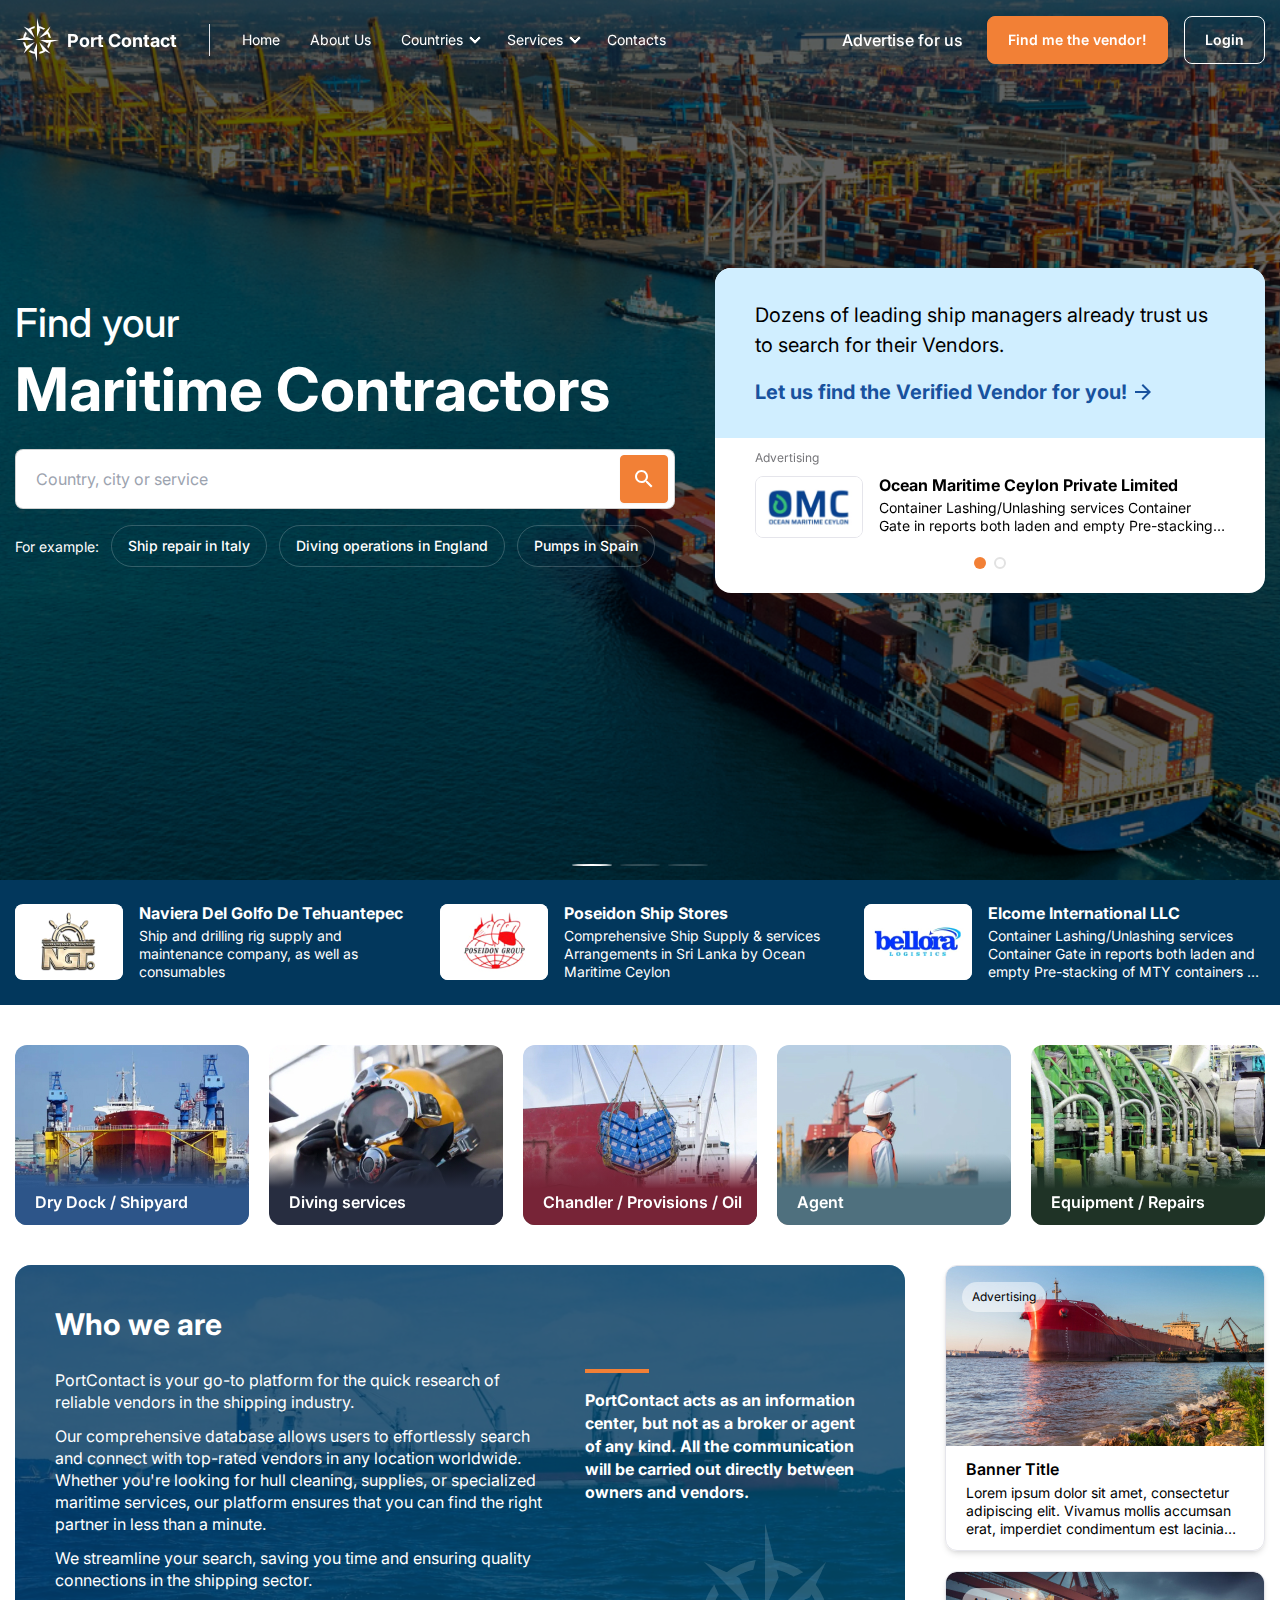
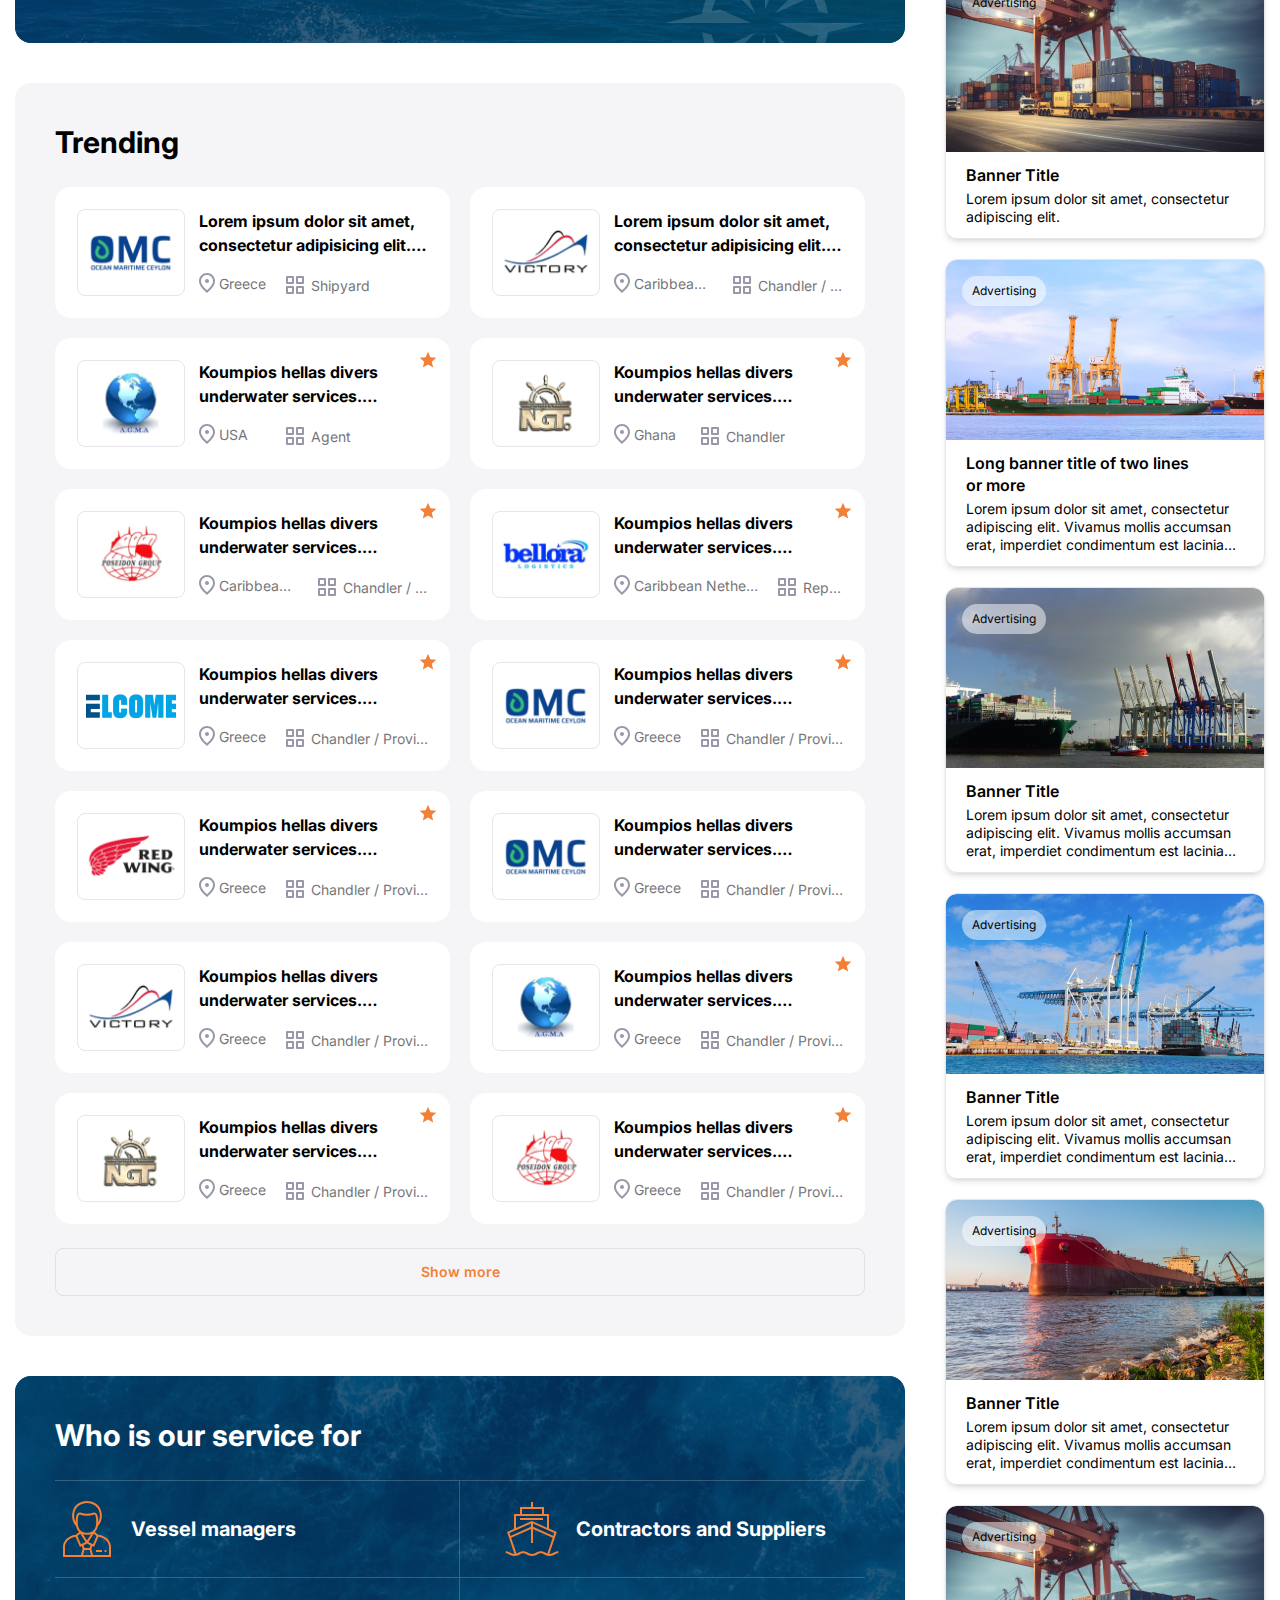
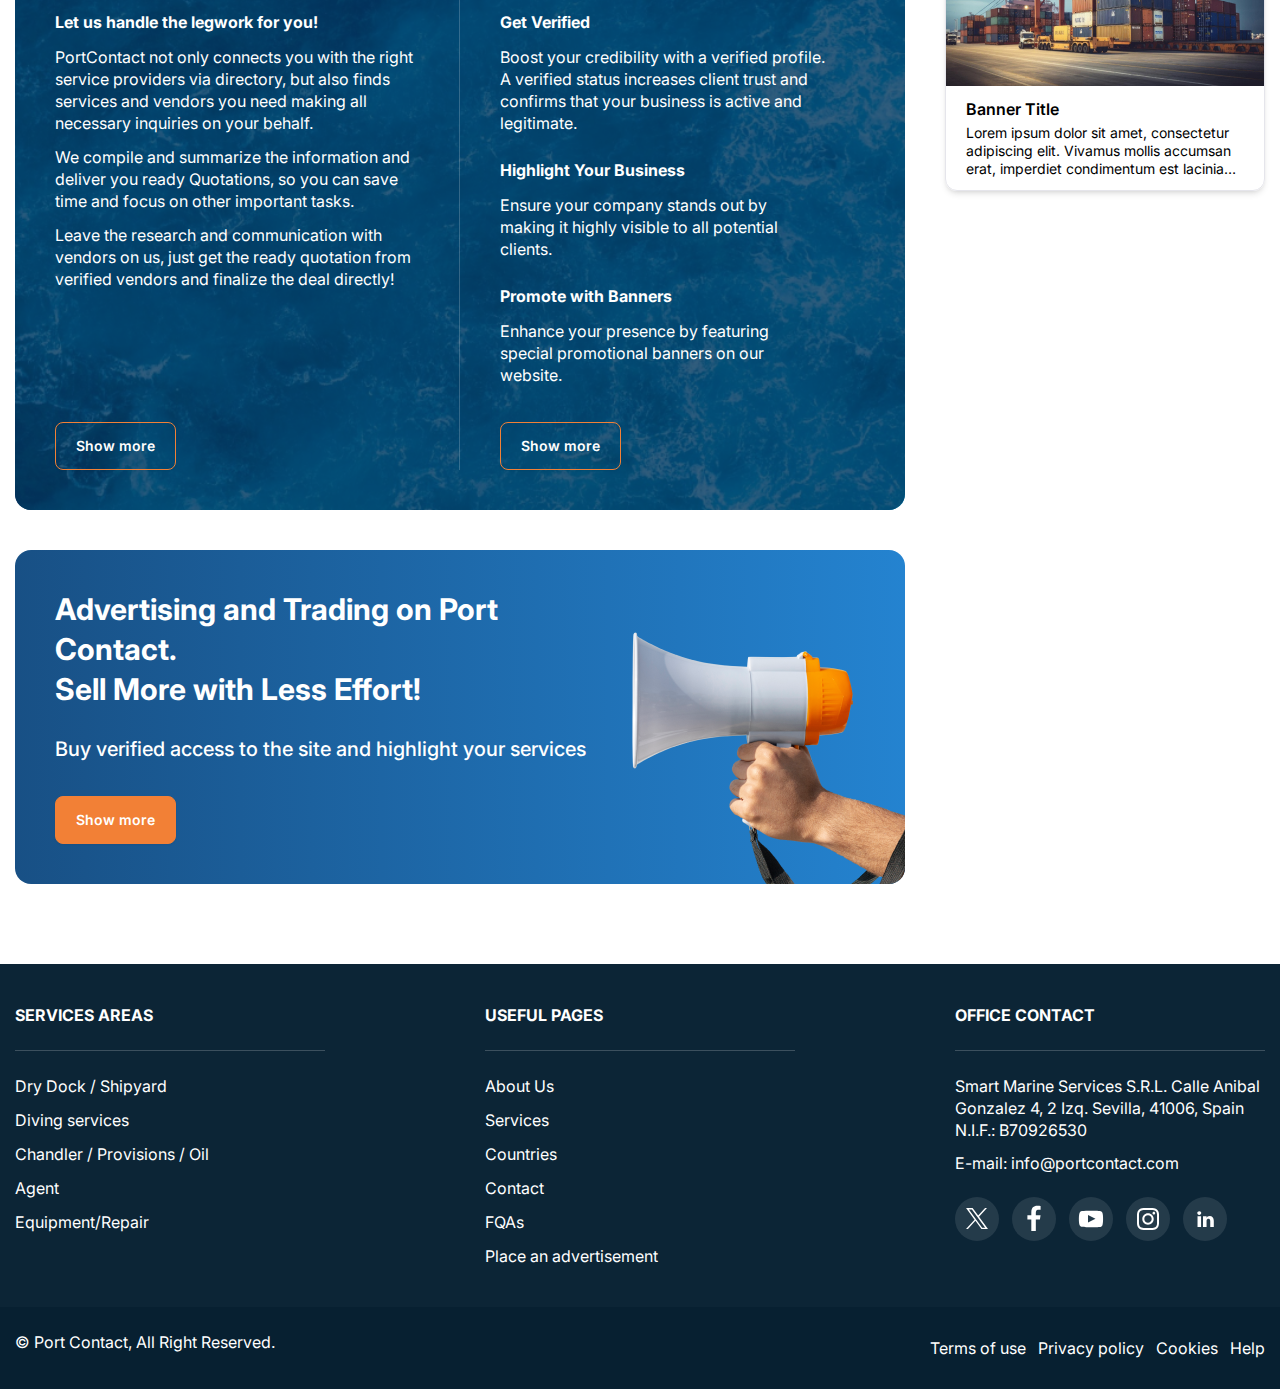
==== index.html @ 22fc67c0 "init" ====
<!DOCTYPE html>
<html lang="ru" data-theme="mytheme">
<head>
    <meta charset="UTF-8">
    <link rel="stylesheet" href="assets/css/swiper-bundle.min.css">
    <script src="assets/js/swiper-bundle.min.js"></script>
    <link rel="stylesheet" href="assets/css/style.min.css">
    
    <!-- Useful meta tags -->
    <meta http-equiv="x-ua-compatible" content="ie=edge">
    <meta name="viewport" content="width=device-width, initial-scale=1, shrink-to-fit=no">
    <meta name="robots" content="index, follow">
    <meta name="google" content="notranslate">
    <meta name="format-detection" content="telephone=no">
    <meta name="description" content="">
    
    <link rel="icon" type="image/png" href="assets/images/favicon-96x96.png" sizes="96x96" />
    <link rel="icon" type="image/svg+xml" href="assets/images/favicon.svg" />
    <link rel="shortcut icon" href="assets/images/favicon.ico" />
    <link rel="apple-touch-icon" sizes="180x180" href="assets/images/apple-touch-icon.png" />
    <link rel="manifest" href="assets/images/site.webmanifest" />
    
    <title>Port Contact</title>
    <!--<title>Port Contact</title>-->
</head>
<body>

    <header>
        <div class="container">
            <div class="navbar px-0 relative z-[20] lg:py-[16px] py-[12px] bg-transparent bg-base-100">
                <div class="navbar-start">
                    <a href="#" class="flex items-center gap-[8px] text-white">
                        <div class="logo"></div>
                        <div class="text-[18px] font-bold logo-text">Port Contact</div>
                    </a>
    
                    <div class="hidden lg:flex border-l border-[#E5E5EB] ml-[32px] pl-[32px] h-[32px]">
                        <ul class="menu space-x-[30px] menu-horizontal px-1">
                            <li><a class="navbar-link">Home</a></li>
                            <li><a class="navbar-link">About Us</a></li>
                            <li>
                                <details>
                                    <summary class="navbar-link">Countries</summary>
                                    <ul class="p-2 space-y-[2px] max-h-[70vh] overflow-y-auto  scrollbar scrollbar-thin scrollbar-thumb-[#9898AA] scrollbar-track-transparent">
                                        <li class="p-[15px]">
                                            <label class="input input-bordered flex items-center gap-2">
                                                <input id="navSearch" type="text" class="grow" placeholder="Search" />
                                                <button>
                                                    <svg
                                                            xmlns="http://www.w3.org/2000/svg"
                                                            viewBox="0 0 16 16"
                                                            fill="currentColor"
                                                            class="h-4 w-4 opacity-70">
                                                        <path
                                                                fill-rule="evenodd"
                                                                d="M9.965 11.026a5 5 0 1 1 1.06-1.06l2.755 2.754a.75.75 0 1 1-1.06 1.06l-2.755-2.754ZM10.5 7a3.5 3.5 0 1 1-7 0 3.5 3.5 0 0 1 7 0Z"
                                                                clip-rule="evenodd" />
                                                    </svg>
                                                </button>
                                            </label>
                                        </li>
                                        <li><a class="search-navSearch" href="#">All countries</a> </li>
                                        <li><a class="search-navSearch" href="#">Benin republic</a> </li>
                                        <li><a class="search-navSearch" href="#">Togo</a></li>
                                        <li><a class="search-navSearch" href="#">Senegal</a></li>
                                        <li><a class="search-navSearch" href="#">Mauritius</a></li>
                                        <li><a class="search-navSearch" href="#">Marocco</a></li>
                                        <li><a class="search-navSearch" href="#">Angola</a></li>
                                        <li><a class="search-navSearch" href="#">Namibia</a></li>
                                        <li><a class="search-navSearch" href="#">Cameroon</a></li>
                                        <li><a class="search-navSearch" href="#">Congo</a></li>
                                        <li><a class="search-navSearch" href="#">South africa</a> </li>
                                        <li><a class="search-navSearch" href="#">Ghana</a></li>
                                        <li><a class="search-navSearch" href="#">Nigeria</a></li>
                                        <li><a class="search-navSearch" href="#">Nigeria</a></li>
                                        <li><a class="search-navSearch" href="#">Nigeria</a></li>
                                        <li><a class="search-navSearch" href="#">Nigeria</a></li>
                                        <li><a class="search-navSearch" href="#">Nigeria</a></li>
                                        <li><a class="search-navSearch" href="#">Nigeria</a></li>
                                        <li><a class="search-navSearch" href="#">Nigeria</a></li>
                                        <li><a class="search-navSearch" href="#">Nigeria</a></li>
                                    </ul>
                                </details>
                            </li>
                            <li>
                                <details>
                                    <summary class="navbar-link">Services</summary>
                                    <ul class="p-2">
                                        <li><a>Dry Dock / Shipyard</a></li>
                                        <li><a>Diving services</a></li>
                                        <li><a>Chandler / Provisions / Oil</a></li>
                                        <li><a>Agent</a></li>
                                        <li><a>Equipment/Repair</a></li>
                                    </ul>
                                </details>
                            </li>
                            <li><a class="navbar-link">Contacts</a></li>
                        </ul>
                    </div>
                </div>
    
    
                <div class="navbar-end flex gap-[16px]">
                    <button class="header-subtext xl:block hidden font-medium pr-[8px]"
                       onclick="sendMessage.showModal()"
                    >Advertise for us</button>
                    <a class="btn md:flex hidden btn-primary">Find me the vendor!</a>
                    <a class="btn md:flex hidden btn-login " onclick="login.showModal()">Login</a>
    
                    <div class="lg:hidden">
                        <div class="dropdown dropdown-end  burger-drop py-[5px]">
                            <div  role="button" class="burger-box">
                                <label  class="burger"></label>
                            </div>
                            <div class="dropdown-content burger-menu bg-white rounded-[12px] z-[1] !p-[8px] w-[328px] shadow">
                                <div class="md:hidden flex gap-[12px] p-[12px]">
                                    <a class="btn btn-sm btn-primary">Find me the vendor!</a>
                                    <a class="btn btn-sm btn-outline-orange !text-orange" onclick="login.showModal()">Login</a>
                                </div>
    
                                <ul  class="menu ">
                                    <!-- Sidebar content here -->
                                    <li><a>Home</a></li>
                                    <li><a>About Us</a></li>
                                    <li>
                                        <details open>
                                            <summary>Contacts</summary>
                                            <ul>
                                                <li><a>Submenu 1</a></li>
                                                <li><a>Submenu 2</a></li>
                                                <li>
                                                    <details >
                                                        <summary>Parent</summary>
                                                        <ul>
                                                            <li><a>Submenu 1</a></li>
                                                            <li><a>Submenu 2</a></li>
                                                        </ul>
                                                    </details>
                                                </li>
                                            </ul>
                                        </details>
                                    </li>
    
                                    <li><a>Services</a></li>
                                    <li><a>Contacts</a></li>
                                </ul>
                            </div>
    
                        </div>
                    </div>
                </div>
            </div>
        </div>
    </header>
    
    <div class="mt-[-100px] relative z-[10]">
        <div class="swiper mainSwiper swiper-dots-line h-[100vh]">
            <div class="swiper-wrapper">
                <div class="swiper-slide">
                    <div class="darkBg absoluteCenter w-full h-full z-[2] "></div>
                    <img class="h-full object-cover absoluteCenter z-[1] md:block hidden w-full" src="assets/images/main.jpg" alt="">
                    <img src="assets/images/main_mob.jpg" class="h-full md:hidden object-cover absoluteCenter z-[1] w-full" alt="">
    
                    <div class="main__wrp container">
                        <div class="text-white relative z-[5]">
                            <div class="text-[40px] font-medium">Find your</div>
                            <h1 class="main__wrp-title ">Maritime Contractors</h1>
                            <label class="input input-bordered input-lg flex items-center gap-2">
                                <input type="text" class="grow" placeholder="Country, city or service"/>
                                <button class="btn btn-square btn-primary">
                                    <img src="assets/images/icons/search.svg" alt="">
                                </button>
                            </label>
                            <div class="flex items-center gap-3 mt-4">
                                <div class="main-tagText">For example:</div>
                                <ul class="tags">
                                    <li><a class="tag" href="#">Ship repair in Italy</a></li>
                                    <li><a class="tag" href="#">Diving operations in England</a></li>
                                    <li><a class="tag" href="#">Pumps in Spain</a></li>
                                </ul>
                            </div>
                        </div>
                        <div class="mainSecSwiper-wrp relative z-[30]">
                            <div class="mainSecSwiper-info">
                                <div class="mainSecSwiper-info-text">Dozens of leading ship managers already trust us to search for their
                                    Vendors.
                                </div>
                                <a href="#" class=" link mainSecSwiper-link">
                                    Let us find the Verified Vendor for you!
                                    <img src="assets/images/icons/next.svg" alt="">
                                </a>
                            </div>
                            <div class="swiper mainSecSwiper swiper-dots-circle">
                                <div class="swiper-wrapper">
                                    <div class="swiper-slide">
                                        <div class="mainSecSwiper-comps">
                                            <div class="psText">Advertising</div>
                                            <div class="cardCompany mt-3">
                                                <div class="smCard bordered"><img src="assets/images/companies/comp_1.png"
                                                                                  alt=""></div>
                                                <div>
                                                    <b class="mb-1">Ocean Maritime Ceylon Private Limited</b>
                                                    <div class="cardCompany-text">Container Lashing/Unlashing services
                                                        Container Gate in reports both
                                                        laden and empty Pre-stacking of MTY containers at port Vessel
                                                        expedition
                                                    </div>
                                                </div>
                                            </div>
                                        </div>
                                    </div>
                                    <div class="swiper-slide">
                                        <div class="mainSecSwiper-comps">
                                            <div class="psText">Advertising</div>
                                            <div class="cardCompany mt-3">
                                                <div class="smCard bordered"><img src="assets/images/companies/comp_1.png"
                                                                                  alt=""></div>
                                                <div>
                                                    <b class="mb-1">Ocean Maritime Ceylon Private Limited</b>
                                                    <div class="cardCompany-text">Container Lashing/Unlashing services
                                                        Container Gate in reports both
                                                        laden and empty Pre-stacking of MTY containers at port Vessel
                                                        expedition
                                                    </div>
                                                </div>
                                            </div>
                                        </div>
                                    </div>
                                </div>
                                <div class="mainSecSwiper-swiper-pagination swiper-pagination"></div>
                            </div>
                        </div>
                    </div>
    
                </div>
                <div class="swiper-slide">
                    <div class="darkBg absoluteCenter w-full h-full z-[2] "></div>
                    <img class="h-full object-cover absoluteCenter z-[1] md:block hidden w-full" src="assets/images/main.jpg" alt="">
                    <img src="assets/images/main_mob.jpg" class="h-full md:hidden object-cover absoluteCenter z-[1] w-full" alt="">
    
                    <div class="main__wrp container">
                        <div class="text-white relative z-[5]">
                            <div class="text-[40px] font-medium">Everything you need</div>
                            <h1 class="main__wrp-title">To serve your Vessel</h1>
                            <label class="input input-lg input-bordered flex items-center gap-2">
                                <input type="text" class="grow" placeholder="Country, city or service"/>
                                <button class="btn btn-square btn-primary">
                                    <img src="assets/images/icons/search.svg" alt="">
                                </button>
                            </label>
                            <div class="flex items-center gap-3 mt-4">
                                <div class="main-tagText">For example:</div>
                                <ul class="tags">
                                    <li><a class="tag" href="#">Ship repair in Italy</a></li>
                                    <li><a class="tag" href="#">Diving operations in England</a></li>
                                    <li><a class="tag" href="#">Pumps in Spain</a></li>
                                </ul>
                            </div>
                        </div>
                        <div class="mainSecSwiper-wrp relative z-[30]">
                            <div class="mainSecSwiper-info">
                                <div class="mainSecSwiper-info-text">Dozens of leading ship managers already trust us to search for their
                                    Vendors.
                                </div>
                                <a href="#" class=" link mainSecSwiper-link">
                                    Let us find the Verified Vendor for you!
                                    <img src="assets/images/icons/next.svg" alt="">
                                </a>
                            </div>
                            <div class="swiper mainSecSwiper swiper-dots-circle">
                                <div class="swiper-wrapper">
                                    <div class="swiper-slide">
                                        <div class="mainSecSwiper-comps">
                                            <div class="psText">Advertising</div>
                                            <div class="cardCompany mt-3">
                                                <div class="smCard bordered"><img src="assets/images/companies/comp_1.png"
                                                                                  alt=""></div>
                                                <div>
                                                    <b class="mb-1">Ocean Maritime Ceylon Private Limited</b>
                                                    <div class="cardCompany-text">Container Lashing/Unlashing services
                                                        Container Gate in reports both
                                                        laden and empty Pre-stacking of MTY containers at port Vessel
                                                        expedition
                                                    </div>
                                                </div>
                                            </div>
                                        </div>
                                    </div>
                                    <div class="swiper-slide">
                                        <div class="mainSecSwiper-comps">
                                            <div class="psText">Advertising</div>
                                            <div class="cardCompany mt-3">
                                                <div class="smCard bordered"><img src="assets/images/companies/comp_1.png"
                                                                                  alt=""></div>
                                                <div>
                                                    <b class="mb-1">Ocean Maritime Ceylon Private Limited</b>
                                                    <div class="cardCompany-text">Container Lashing/Unlashing services
                                                        Container Gate in reports both
                                                        laden and empty Pre-stacking of MTY containers at port Vessel
                                                        expedition
                                                    </div>
                                                </div>
                                            </div>
                                        </div>
                                    </div>
                                </div>
                                <div class="mainSecSwiper-swiper-pagination swiper-pagination"></div>
                            </div>
                        </div>
                    </div>
    
                </div>
                <div class="swiper-slide">
                    <div class="darkBg absoluteCenter w-full h-full z-[2] "></div>
                    <img class="h-full object-cover absoluteCenter z-[1] md:block hidden w-full" src="assets/images/main.jpg" alt="">
                    <img src="assets/images/main_mob.jpg" class="h-full md:hidden object-cover absoluteCenter z-[1] w-full" alt="">
    
                    <div class="main__wrp container">
                        <div class="text-white relative z-[5]">
                            <div class="text-[40px] font-medium">Rely on</div>
                            <h1 class="main__wrp-title">Verified profiles</h1>
                            <label class="input input-bordered input-lg flex items-center gap-2">
                                <input type="text" class="grow" placeholder="Country, city or service"/>
                                <button class="btn btn-square btn-primary">
                                    <img src="assets/images/icons/search.svg" alt="">
                                </button>
                            </label>
                            <div class="flex items-center gap-3 mt-4">
                                <div class="main-tagText">For example:</div>
                                <ul class="tags">
                                    <li><a class="tag" href="#">Ship repair in Italy</a></li>
                                    <li><a class="tag" href="#">Diving operations in England</a></li>
                                    <li><a class="tag" href="#">Pumps in Spain</a></li>
                                </ul>
                            </div>
                        </div>
                        <div class="mainSecSwiper-wrp relative z-[30]">
                            <div class="mainSecSwiper-info">
                                <div class="mainSecSwiper-info-text">Dozens of leading ship managers already trust us to search for their
                                    Vendors.
                                </div>
                                <a href="#" class=" link mainSecSwiper-link">
                                    Let us find the Verified Vendor for you!
                                    <img src="assets/images/icons/next.svg" alt="">
                                </a>
                            </div>
                            <div class="swiper mainSecSwiper swiper-dots-circle">
                                <div class="swiper-wrapper">
                                    <div class="swiper-slide">
                                        <div class="mainSecSwiper-comps">
                                            <div class="psText">Advertising</div>
                                            <div class="cardCompany mt-3">
                                                <div class="smCard bordered"><img src="assets/images/companies/comp_1.png"
                                                                                  alt=""></div>
                                                <div>
                                                    <b class="mb-1">Ocean Maritime Ceylon Private Limited</b>
                                                    <div class="cardCompany-text">Container Lashing/Unlashing services
                                                        Container Gate in reports both
                                                        laden and empty Pre-stacking of MTY containers at port Vessel
                                                        expedition
                                                    </div>
                                                </div>
                                            </div>
                                        </div>
                                    </div>
                                    <div class="swiper-slide">
                                        <div class="mainSecSwiper-comps">
                                            <div class="psText">Advertising</div>
                                            <div class="cardCompany mt-3">
                                                <div class="smCard bordered"><img src="assets/images/companies/comp_1.png"
                                                                                  alt=""></div>
                                                <div>
                                                    <b class="mb-1">Ocean Maritime Ceylon Private Limited</b>
                                                    <div class="cardCompany-text">Container Lashing/Unlashing services
                                                        Container Gate in reports both
                                                        laden and empty Pre-stacking of MTY containers at port Vessel
                                                        expedition
                                                    </div>
                                                </div>
                                            </div>
                                        </div>
                                    </div>
                                </div>
                                <div class="mainSecSwiper-swiper-pagination swiper-pagination"></div>
                            </div>
                        </div>
                    </div>
                </div>
            </div>
            <div class="mainSwiper-swiper-pagination swiper-pagination"></div>
        </div>
        <div class="bg-darkBlue text-white py-[24px]">
            <div class="container">
        <!--        x4 / x3 / x2-->
                <div class="companies-wrp x4">
                    <div class="cardCompany">
                        <div class="smCard sm bg-white"><img src="assets/images/companies/comp_4.png" alt=""></div>
                        <div>
                            <b class="mb-1 nextLineDynamicLines">Naviera Del Golfo De Tehuantepec</b>
                            <div class="cardCompany-text">Ship and drilling rig supply and maintenance company, as well as consumables
                            </div>
                        </div>
                    </div>
                    <div class="cardCompany">
                        <div class="smCard sm bg-white"><img src="assets/images/companies/comp_5.png" alt=""></div>
                        <div>
                            <b class="mb-1 nextLineDynamicLines ">Poseidon Ship Stores</b>
                            <div class="cardCompany-text">
                                Comprehensive Ship Supply & services Arrangements in Sri Lanka by Ocean Maritime Ceylon
                            </div>
                        </div>
                    </div>
                    <div class="cardCompany">
                        <div class="smCard sm bg-white"><img src="assets/images/companies/comp_6.png" alt=""></div>
                        <div>
                            <b class="mb-1 nextLineDynamicLines">Elcome International LLC</b>
                            <div class="cardCompany-text">
                                Container Lashing/Unlashing services Container Gate in reports both laden and empty Pre-stacking of MTY containers at port Vessel expedition
                            </div>
                        </div>
                    </div>
                    <div class="cardCompany">
                        <div class="smCard sm bg-white"><img src="assets/images/companies/comp_7.png" alt=""></div>
                        <div>
                            <b class="mb-1 nextLineDynamicLines">Red Wing Shoe Company</b>
                            <div class="cardCompany-text">
                                Ship and drilling rig supply and maintenance company, as well as consumables
                            </div>
                        </div>
                    </div>
                </div>
            </div>
        </div>    <script>
          const swiper = new Swiper('.mainSwiper', {
            spaceBetween: 0,
            effect: 'fade',
            slidesPerView: 1,
            pagination: {
              el: '.mainSwiper-swiper-pagination',
              clickable: true,
            },
          });
    
          const mainSecSwiper = new Swiper('.mainSecSwiper', {
            spaceBetween: 0,
            autoplay: true,
            slidesPerView: 1,
            autoHeight: true,
            pagination: {
              el: '.mainSecSwiper-swiper-pagination',
              clickable: true,
            },
          });
        </script>
    </div>
    
    <div class="container ">
        <div class="swiper cardsSwiper lg:my-[40px] md:my-[32px] my-[16px]">
            <div class="swiper-wrapper">
                <div class="swiper-slide">
                    <a href="#" class="cardImage">
                        <div class="cardImage-gradient"
                             style="background: linear-gradient(180deg, rgba(45, 85, 137, 0) 0%, #2D5589 50%);"></div>
                        <img class="cardImage-image" src="assets/images/companies/cardImage_1.jpg" alt="">
                        <div class="cardImage-title">Dry Dock / Shipyard</div>
                    </a>
                </div>
                <div class="swiper-slide">
                    <a href="#" class="cardImage">
                        <div class="cardImage-gradient"
                             style="background: linear-gradient(180deg, rgba(39,45,64,0) 0%, #272D40 50%);"></div>
                        <img class="cardImage-image" src="assets/images/companies/cardImage_2.jpg" alt="">
                        <div class="cardImage-title">Diving services</div>
                    </a>
                </div>
                <div class="swiper-slide">
                    <a href="#" class="cardImage">
                        <div class="cardImage-gradient"
                             style="background: linear-gradient(180deg, rgba(119,36,55,0) 0%, #772437 50%);"></div>
                        <img class="cardImage-image" src="assets/images/companies/cardImage_3.jpg" alt="">
                        <div class="cardImage-title">Chandler / Provisions / Oil</div>
                    </a>
                </div>
                <div class="swiper-slide">
                    <a href="#" class="cardImage">
                        <div class="cardImage-gradient"
                             style="background: linear-gradient(180deg, rgba(79,112,126,0) 0%, #4F707E 50%);"></div>
                        <img class="cardImage-image" src="assets/images/companies/cardImage_4.jpg" alt="">
                        <div class="cardImage-title">Agent</div>
                    </a>
                </div>
                <div class="swiper-slide">
                    <a href="#" class="cardImage">
                        <div class="cardImage-gradient"
                             style="background: linear-gradient(180deg, rgba(31,51,38,0) 0%, #1F3326 50%);"></div>
                        <img class="cardImage-image" src="assets/images/companies/cardImage_5.jpg" alt="">
                        <div class="cardImage-title">Equipment / Repairs</div>
                    </a>
                </div>
            </div>
        </div>
    </div>
    
    <script>
      const cardsSwiper = new Swiper('.cardsSwiper', {
        spaceBetween: 16,
        autoplay: true,
        loop: true,
        slidesPerView: 'auto',
        autoHeight: true,
        breakpoints: {
          550: {
            slidesPerView: 'auto',
            spaceBetween: 16,
          },
          1024: {
            slidesPerView: 'auto',
            spaceBetween: 20,
          },
          1280: {
            slidesPerView: 5,
            spaceBetween: 20,
          },
        },
      });
    </script>
    
    <div class="mainWithSidebar">
        <div class="xl:space-y-[40px] lg:space-y-[32px] md:space-y-[24px] space-y-[20px]">
            <div class="whoWe lg:p-[40px] p-[24px] p-[20px] rounded-[16px] relative overflow-hidden text-white" style="background: url('assets/images/whoWE.jpg') center/cover no-repeat">
                <div class="absoluteCenter bg-darkBlue bg-opacity-80 w-full h-full"></div>
                <img src="assets/images/logoMark.png" class="absolute bottom-0 right-[40px] pointer-events-none " alt="">
                <div class="relative z-[10]">
                    <h2 class="h2">Who we are</h2>
            
                    <div class="grid md:grid-cols-[1fr_280px] md:gap-[40px] gap-[12px]">
                        <div>
                            <p>PortContact is your go-to platform for the quick research of reliable vendors in the shipping industry.</p>
                            <p>Our comprehensive database allows users to effortlessly search and connect with top-rated vendors in any location
                                worldwide. Whether you're looking for hull cleaning, supplies, or specialized maritime services, our platform
                                ensures that you can find the right partner in less than a minute.</p>
                            <p>We streamline your search, saving you time and ensuring quality connections in the shipping sector.</p>
            
                        </div>
                        <div class="warningInfo-top">
                            PortContact acts as an information center, but not as a broker or agent of&nbsp;any kind. All the communication will
                            be carried out directly between owners and vendors.
                        </div>
                    </div>
                </div>
            </div>
            <div class="trending grayCard py-[32px]">
                <h2 class="h2">
                    Trending
                </h2>
            
                <div class=" grid lg:grid-cols-2 grid-cols-1 lg:gap-[20px] gap-[16px]">
                    <div class="company">
                        <div class="company-wrp">
                            <div class="smCard bordered">
                                <img src="assets/images/companies/comp_1.png" alt="">
                            </div>
                            <div>
                                <div class="company-title">Lorem ipsum dolor sit amet, consectetur adipisicing elit. Unde, velit!</div>
                                <div class="company-line">
                                    <div class="company-tag withIconLocation">Greece</div>
                                    <div class="company-tag withIconGrid">Shipyard</div>
                                </div>
                            </div>
                        </div>
            
            <!--            <div class="company-isFavorite"></div>-->
                    </div>
                    <div class="company">
                        <div class="company-wrp">
                            <div class="smCard bordered">
                                <img src="assets/images/companies/comp_2.png" alt="">
                            </div>
                            <div>
                                <div class="company-title">Lorem ipsum dolor sit amet, consectetur adipisicing elit. Architecto facere labore, maiores nihil porro possimus quos ratione reprehenderit ullam voluptas?</div>
                                <div class="company-line">
                                    <div class="company-tag withIconLocation">Caribbean Netherlands</div>
                                    <div class="company-tag withIconGrid">Chandler / Provisions / Oil</div>
                                </div>
                            </div>
                        </div>
            
            <!--            <div class="company-isFavorite"></div>-->
                    </div>
                    <div class="company">
                        <div class="company-wrp">
                            <div class="smCard bordered">
                                <img src="assets/images/companies/comp_3.png" alt="">
                            </div>
                            <div>
                                <div class="company-title">Koumpios hellas divers underwater services. Koumpios hellas divers underwater services</div>
                                <div class="company-line">
                                    <div class="company-tag withIconLocation">USA</div>
                                    <div class="company-tag withIconGrid">Agent</div>
                                </div>
                            </div>
                        </div>
            
                        <div class="company-isFavorite"></div>
                    </div>
                    <div class="company">
                        <div class="company-wrp">
                            <div class="smCard bordered">
                                <img src="assets/images/companies/comp_4.png" alt="">
                            </div>
                            <div>
                                <div class="company-title">Koumpios hellas divers underwater services. Koumpios hellas divers underwater services</div>
                                <div class="company-line">
                                    <div class="company-tag withIconLocation">Ghana</div>
                                    <div class="company-tag withIconGrid">Chandler</div>
                                </div>
                            </div>
                        </div>
            
                        <div class="company-isFavorite"></div>
                    </div>
                    <div class="company">
                        <div class="company-wrp">
                            <div class="smCard bordered">
                                <img src="assets/images/companies/comp_5.png" alt="">
                            </div>
                            <div>
                                <div class="company-title">Koumpios hellas divers underwater services. Koumpios hellas divers underwater services</div>
                                <div class="company-line">
                                    <div class="company-tag withIconLocation">Caribbean Netherlands</div>
                                    <div class="company-tag withIconGrid">Chandler / Provisions / Oil</div>
                                </div>
                            </div>
                        </div>
            
                        <div class="company-isFavorite"></div>
                    </div>
                    <div class="company">
                        <div class="company-wrp">
                            <div class="smCard bordered">
                                <img src="assets/images/companies/comp_6.png" alt="">
                            </div>
                            <div>
                                <div class="company-title">Koumpios hellas divers underwater services. Koumpios hellas divers underwater services</div>
                                <div class="company-line">
                                    <div class="company-tag withIconLocation">Caribbean Netherlands</div>
                                    <div class="company-tag withIconGrid">Repair</div>
                                </div>
                            </div>
                        </div>
            
                        <div class="company-isFavorite"></div>
                    </div>
                    <div class="company">
                        <div class="company-wrp">
                            <div class="smCard bordered">
                                <img src="assets/images/companies/comp_7.png" alt="">
                            </div>
                            <div>
                                <div class="company-title">Koumpios hellas divers underwater services. Koumpios hellas divers underwater services</div>
                                <div class="company-line">
                                    <div class="company-tag withIconLocation">Greece</div>
                                    <div class="company-tag withIconGrid">Chandler / Provisions / Oil</div>
                                </div>
                            </div>
                        </div>
            
                        <div class="company-isFavorite"></div>
                    </div>
                    <div class="company">
                        <div class="company-wrp">
                            <div class="smCard bordered">
                                <img src="assets/images/companies/comp_1.png" alt="">
                            </div>
                            <div>
                                <div class="company-title">Koumpios hellas divers underwater services. Koumpios hellas divers underwater services</div>
                                <div class="company-line">
                                    <div class="company-tag withIconLocation">Greece</div>
                                    <div class="company-tag withIconGrid">Chandler / Provisions / Oil</div>
                                </div>
                            </div>
                        </div>
            
                        <div class="company-isFavorite"></div>
                    </div>
                    <div class="company">
                        <div class="company-wrp">
                            <div class="smCard bordered">
                                <img src="assets/images/companies/comp_9.png" alt="">
                            </div>
                            <div>
                                <div class="company-title">Koumpios hellas divers underwater services. Koumpios hellas divers underwater services</div>
                                <div class="company-line">
                                    <div class="company-tag withIconLocation">Greece</div>
                                    <div class="company-tag withIconGrid">Chandler / Provisions / Oil</div>
                                </div>
                            </div>
                        </div>
            
                        <div class="company-isFavorite"></div>
                    </div>
                    <div class="company">
                        <div class="company-wrp">
                            <div class="smCard bordered">
                                <img src="assets/images/companies/comp_1.png" alt="">
                            </div>
                            <div>
                                <div class="company-title">Koumpios hellas divers underwater services. Koumpios hellas divers underwater services</div>
                                <div class="company-line">
                                    <div class="company-tag withIconLocation">Greece</div>
                                    <div class="company-tag withIconGrid">Chandler / Provisions / Oil</div>
                                </div>
                            </div>
                        </div>
            
                    </div>
                    <div class="company">
                        <div class="company-wrp">
                            <div class="smCard bordered">
                                <img src="assets/images/companies/comp_2.png" alt="">
                            </div>
                            <div>
                                <div class="company-title">Koumpios hellas divers underwater services. Koumpios hellas divers underwater services</div>
                                <div class="company-line">
                                    <div class="company-tag withIconLocation">Greece</div>
                                    <div class="company-tag withIconGrid">Chandler / Provisions / Oil</div>
                                </div>
                            </div>
                        </div>
            
                    </div>
                    <div class="company">
                        <div class="company-wrp">
                            <div class="smCard bordered">
                                <img src="assets/images/companies/comp_3.png" alt="">
                            </div>
                            <div>
                                <div class="company-title">Koumpios hellas divers underwater services. Koumpios hellas divers underwater services</div>
                                <div class="company-line">
                                    <div class="company-tag withIconLocation">Greece</div>
                                    <div class="company-tag withIconGrid">Chandler / Provisions / Oil</div>
                                </div>
                            </div>
                        </div>
            
                        <div class="company-isFavorite"></div>
                    </div>
                    <div class="company">
                        <div class="company-wrp">
                            <div class="smCard bordered">
                                <img src="assets/images/companies/comp_4.png" alt="">
                            </div>
                            <div>
                                <div class="company-title">Koumpios hellas divers underwater services. Koumpios hellas divers underwater services</div>
                                <div class="company-line">
                                    <div class="company-tag withIconLocation">Greece</div>
                                    <div class="company-tag withIconGrid">Chandler / Provisions / Oil</div>
                                </div>
                            </div>
                        </div>
            
                        <div class="company-isFavorite"></div>
                    </div>
                    <div class="company">
                        <div class="company-wrp">
                            <div class="smCard bordered">
                                <img src="assets/images/companies/comp_5.png" alt="">
                            </div>
                            <div>
                                <div class="company-title">Koumpios hellas divers underwater services. Koumpios hellas divers underwater services</div>
                                <div class="company-line">
                                    <div class="company-tag withIconLocation">Greece</div>
                                    <div class="company-tag withIconGrid">Chandler / Provisions / Oil</div>
                                </div>
                            </div>
                        </div>
            
                        <div class="company-isFavorite"></div>
                    </div>
                </div>
                <div class="btn btn-outline btn-primary md:mt-[24px] mt-[16px] w-full">
                    Show more
                </div>
            </div>
            <div class="ourService rounded-[16px] overflow-hidden text-white"
                 style="background: url('assets/images/bg_1.jpg') center/cover no-repeat">
                <div class="bg-darkBlue bg-opacity-80 xl:p-[40px] lg:p-[32px] md:p-[24px]  p-[20px]">
                    <h2>Who is our service for</h2>
            
                    <div>
                        <div class="grid md:grid-cols-2  ourService-head">
                            <div class="ourService-el">
                                <div class="ourService-headItem">
                                    <svg width="64" height="64" viewBox="0 0 64 64" fill="none" xmlns="http://www.w3.org/2000/svg">
                                        <path d="M43.188 37.749L39.8511 34.983C41.3001 33.559 42.3191 31.623 42.8641 29.226C45.0401 26.727 48.1871 21.635 46.3061 14.413C44.6581 8.08702 39.0401 3.99902 31.9951 3.99902C24.9491 3.99902 19.3321 8.08702 17.6851 14.413C15.8031 21.631 18.9511 26.726 21.1251 29.226C21.6711 31.623 22.6911 33.562 24.1431 34.985L20.8051 37.752C12.0151 38.819 7.99805 44.844 7.99805 50.053V60H55.998V50.053C56 44.838 51.982 38.808 43.188 37.749ZM29.4061 53H34.5941L35.9111 58H28.0901L29.4061 53ZM34.584 51H29.4161L28.6 48.157L32.0001 46.472L35.4001 48.157L34.584 51ZM33.444 44.956L38.756 36.674L41.563 38.998L38.066 47.246L33.444 44.956ZM19.6221 14.918C21.0321 9.50103 25.89 6.00003 31.996 6.00003C38.102 6.00003 42.96 9.50003 44.371 14.918C45.516 19.313 44.539 22.811 43.196 25.273C43.248 23.213 43.148 20.649 42.548 18.586C42.321 17.807 41.6311 15.435 39.3671 15.435C38.7991 15.435 38.2591 15.587 37.8041 15.737C36.0581 16.313 33.832 16.67 31.996 16.67C30.16 16.67 27.9351 16.313 26.1891 15.736C25.7351 15.587 25.194 15.435 24.626 15.435C22.361 15.435 21.6721 17.807 21.4451 18.586C20.8461 20.646 20.7461 23.212 20.7971 25.274C19.4541 22.812 18.4771 19.312 19.6221 14.918ZM23.0251 28.578C22.9331 27.804 22.3601 22.602 23.3651 19.145C23.8621 17.436 24.417 17.436 24.626 17.436C24.912 17.436 25.2621 17.538 25.5641 17.637C27.4981 18.275 29.9621 18.671 31.9971 18.671C34.0321 18.671 36.4971 18.275 38.4311 17.638C38.7161 17.544 39.0811 17.436 39.3691 17.436C39.5781 17.436 40.1321 17.436 40.6301 19.145C41.4601 21.998 41.2341 26.397 40.9661 28.583C39.6941 34.593 35.39 35.858 31.998 35.858C28.605 35.859 24.3001 34.594 23.0251 28.578ZM31.996 37.859C33.454 37.859 34.7901 37.663 35.9921 37.279L32.0001 43.505L28.009 37.281C29.209 37.663 30.541 37.859 31.996 37.859ZM25.243 36.674L30.5561 44.956L25.9351 47.246L22.438 38.998L25.243 36.674ZM10.0001 50.053C10.0001 46.978 12.2541 41.013 20.6061 39.803L24.92 49.981L26.777 49.061L27.61 51.962L26.022 58H10.0001V50.053ZM54.0001 58H37.9791L36.3881 51.962L37.2211 49.061L39.0781 49.981L43.3931 39.801C51.7451 41.003 53.998 46.975 53.998 50.053V58H54.0001Z"
                                              fill="#F28036"/>
                                        <path d="M47 53H41V55H47V53Z" fill="#F28036"/>
                                        <path d="M50.4852 55.193C51.1038 55.193 51.6052 54.6916 51.6052 54.073C51.6052 53.4544 51.1038 52.953 50.4852 52.953C49.8667 52.953 49.3652 53.4544 49.3652 54.073C49.3652 54.6916 49.8667 55.193 50.4852 55.193Z"
                                              fill="#F28036"/>
                                    </svg>
            
                                    Vessel managers
                                </div>
                                <div class="ourService-item">
                                    <div class="grow-1 h-full md:mb-[24px] ] mb-[8px] ">
                                        <b>Let us handle the legwork for you!</b>
                                        <p>PortContact not only connects you with the right service providers via directory, but
                                            also finds
                                            services and vendors you need making all necessary inquiries on your behalf.</p>
                                        <p> We compile and summarize the information and deliver you ready Quotations, so you can
                                            save time
                                            and
                                            focus on other important tasks.</p>
                                        <p>Leave the research and communication with vendors on us, just get the ready quotation
                                            from
                                            verified
                                            vendors and finalize the deal directly!</p>
                                    </div>
                                    <div class="btn btn-outline-orange w-fit">Show more</div>
                                </div>
                            </div>
                            <div class="ourService-el">
                                <div class="ourService-headItem">
                                    <svg width="64" height="64" viewBox="0 0 64 64" fill="none" xmlns="http://www.w3.org/2000/svg">
                                        <path d="M53.939 55.599C52.635 56.256 51.404 56.876 49.556 56.876C49.491 56.876 49.432 56.869 49.368 56.868L56.782 35.025L49 31.544V17H44V10H33V5H31V10H20V17H14V31.918L7.05301 35.025L14.467 56.875C14.459 56.875 14.452 56.876 14.444 56.876C12.594 56.876 11.362 56.255 10.058 55.598C8.78501 54.956 7.46799 54.292 5.66699 54.292V56.292C6.99199 56.292 7.99599 56.798 9.15799 57.384C10.546 58.083 12.119 58.876 14.445 58.876C16.769 58.876 18.341 58.083 19.729 57.384C20.892 56.798 21.896 56.292 23.223 56.292C24.55 56.292 25.555 56.798 26.717 57.384C28.105 58.083 29.677 58.876 32.003 58.876C34.327 58.876 35.899 58.083 37.286 57.384C38.449 56.798 39.453 56.292 40.78 56.292C42.107 56.292 43.111 56.798 44.273 57.384C45.661 58.083 47.233 58.876 49.559 58.876C51.882 58.876 53.455 58.084 54.842 57.385C56.006 56.798 57.01 56.292 58.339 56.292V54.292C56.532 54.292 55.214 54.956 53.939 55.599ZM53.347 38.927L33 29.826V26.58L54.303 36.108L53.347 38.927ZM22 12H42V17H22V12ZM16 19H47V30.65L31.918 23.904L16 31.024V19ZM31 26.506V29.752L10.489 38.925L9.53299 36.107L31 26.506ZM40.777 54.292C38.974 54.292 37.656 54.956 36.382 55.599C35.079 56.256 33.848 56.876 31.999 56.876C30.149 56.876 28.917 56.255 27.614 55.598C26.34 54.956 25.023 54.292 23.22 54.292C21.417 54.292 20.1 54.956 18.826 55.599C18.066 55.982 17.328 56.348 16.481 56.59L11.133 40.828L31 31.944V46H33V32.017L52.701 40.829L47.367 56.546C46.582 56.304 45.886 55.958 45.171 55.598C43.897 54.956 42.58 54.292 40.777 54.292Z"
                                              fill="#F28036"/>
                                        <path d="M43 21H20V23H43V21Z" fill="#F28036"/>
                                    </svg>
            
                                    Contractors and Suppliers
                                </div>
                                <div class="ourService-item">
                                    <ul class="md:space-y-[24px] space-y-[16px] md:mb-[24px] mb-[8px] grow-1 h-full">
                                        <li>
                                            <b>Get Verified</b>
                                            <p>Boost your credibility with a verified profile. A verified status increases client
                                                trust and
                                                confirms that your business is active and legitimate.</p>
                                        </li>
                                        <li>
                                            <b>Highlight Your Business</b>
                                            <p>Ensure your company stands out by making it highly visible to all potential
                                                clients.</p>
                                        </li>
                                        <li>
                                            <b>Promote with Banners</b>
                                            <p>Enhance your presence by featuring special promotional banners on our website.</p>
                                        </li>
                                    </ul>
                                    <div class="btn btn-outline-orange w-fit">Show more</div>
                                </div>
                            </div>
                        </div>
                    </div>
                </div>
            </div>
            <div class="bg-gradient-to-r from-[#185085] relative to-[#2483D0] xl:p-[40px] lg:p-[32px] md:p-[24px] p-[20px] overflow-hidden flex items-end justify-between text-white rounded-[16px]">
                <div class="md:max-w-[80%] md:pb-0 pb-[50px]">
                    <h2>Advertising and Trading on Port Contact.<br/>
                        Sell More with Less Effort!</h2>
                    <div class="md:text-[20px] text-[16px] font-medium md:mb-[32px] mb-[24px] md:max-w-fit max-w-[318px]">
                        Buy verified access to the site and highlight your services
                    </div>
                    <div class="btn btn-primary">Show more</div>
                </div>
                <img src="/assets/images/bannerImage.png" class="md:mb-[-40px] md:relative absolute sm:bottom-0 right-0 bottom-[-15px] lg:max-w-fit md:max-w-[261px] max-w-[168px]  md:mr-[-40px]"  alt="">
            </div>    </div>
        <div class="mainWithSidebar-right">
            <div class="sidebar space-y-[20px]">
                <a href="#" class="mainCard">
                    <div class="mainCard-image">
                        <img src="assets/images/cd_1.jpg" alt="">
                        <div class="mainCard-tag">Advertising</div>
                    </div>
                    <div class="mainCard-info">
                        <div class="mainCard-title">Banner Title</div>
                        <div class="mainCard-text">Lorem ipsum dolor sit amet, consectetur adipiscing elit. Vivamus mollis accumsan
                            erat, imperdiet condimentum est lacinia vel. Suspendisse in ligula purus.
                        </div>
                    </div>
                </a>
                <a href="#"  class="mainCard">
                    <div class="mainCard-image">
                        <img src="assets/images/cd_2.jpg" alt="">
                        <div class="mainCard-tag">Advertising</div>
                    </div>
                    <div class="mainCard-info">
                        <div class="mainCard-title">Banner Title</div>
                        <div class="mainCard-text">Lorem ipsum dolor sit amet, consectetur adipiscing elit.</div>
                    </div>
                </a>
                <a href="#"  class="mainCard">
                    <div class="mainCard-image">
                        <img src="assets/images/cd_3.jpg" alt="">
                        <div class="mainCard-tag">Advertising</div>
                    </div>
                    <div class="mainCard-info">
                        <div class="mainCard-title">Long banner title of two lines or more</div>
                        <div class="mainCard-text">Lorem ipsum dolor sit amet, consectetur adipiscing elit. Vivamus mollis accumsan
                            erat, imperdiet condimentum est lacinia vel. Suspendisse in ligula purus.
                        </div>
                    </div>
                </a>
                <a href="#"  class="mainCard">
                    <div class="mainCard-image">
                        <img src="assets/images/cd_4.jpg" alt="">
                        <div class="mainCard-tag">Advertising</div>
                    </div>
                    <div class="mainCard-info">
                        <div class="mainCard-title">Banner Title</div>
                        <div class="mainCard-text">Lorem ipsum dolor sit amet, consectetur adipiscing elit. Vivamus mollis accumsan
                            erat, imperdiet condimentum est lacinia vel. Suspendisse in ligula purus.
                        </div>
                    </div>
                </a>
                <a href="#"  class="mainCard">
                    <div class="mainCard-image">
                        <img src="assets/images/cd_5.jpg" alt="">
                        <div class="mainCard-tag">Advertising</div>
                    </div>
                    <div class="mainCard-info">
                        <div class="mainCard-title">Banner Title</div>
                        <div class="mainCard-text">Lorem ipsum dolor sit amet, consectetur adipiscing elit. Vivamus mollis accumsan
                            erat, imperdiet condimentum est lacinia vel. Suspendisse in ligula purus.
                        </div>
                    </div>
                </a>
                <a href="#"  class="mainCard">
                    <div class="mainCard-image">
                        <img src="assets/images/cd_1.jpg" alt="">
                        <div class="mainCard-tag">Advertising</div>
                    </div>
                    <div class="mainCard-info">
                        <div class="mainCard-title">Banner Title</div>
                        <div class="mainCard-text">Lorem ipsum dolor sit amet, consectetur adipiscing elit. Vivamus mollis accumsan
                            erat, imperdiet condimentum est lacinia vel. Suspendisse in ligula purus.
                        </div>
                    </div>
                </a>
                <a href="#"  class="mainCard">
                    <div class="mainCard-image">
                        <img src="assets/images/cd_2.jpg" alt="">
                        <div class="mainCard-tag">Advertising</div>
                    </div>
                    <div class="mainCard-info">
                        <div class="mainCard-title">Banner Title</div>
                        <div class="mainCard-text">Lorem ipsum dolor sit amet, consectetur adipiscing elit. Vivamus mollis accumsan
                            erat, imperdiet condimentum est lacinia vel. Suspendisse in ligula purus.
                        </div>
                    </div>
                </a>
            </div>    </div>
    </div>

    <footer class="text-white xl:mt-[80px] lg:mt-[64px] md:mt-[48px] mt-[32px]">
        <div class="bg-[#0C2536]">
            <div class="container">
                <div class="grid lg:grid-cols-3 grid-cols-2  xl:gap-[160px] gap-x-[80px] sm:gap-y-[40px] gap-y-[32px] footer  text-base-content sm:py-10 py-[20px]">
                    <nav class="col-span-2 sm:col-span-1">
                        <h6 class="footer-title">Services Areas</h6>
                        <a class="link link-hover">Dry Dock / Shipyard</a>
                        <a class="link link-hover">Diving services</a>
                        <a class="link link-hover">Chandler / Provisions / Oil</a>
                        <a class="link link-hover">Agent</a>
                        <a class="link link-hover">Equipment/Repair</a>
                    </nav>
                    <nav class="col-span-2 sm:col-span-1">
                        <h6 class="footer-title">Useful Pages</h6>
                        <a class="link link-hover">About Us</a>
                        <a class="link link-hover">Services</a>
                        <a class="link link-hover">Countries</a>
                        <a class="link link-hover">Contact</a>
                        <a class="link link-hover">FQAs</a>
                        <a class="link link-hover">Place an advertisement</a>
                    </nav>
                    <nav class="col-span-2 lg:col-span-1">
                        <h6 class="footer-title">Office Contact</h6>
                        <div class="text-white md:text-[16px] text-[14px] leading-[1.375]">
                            Smart Marine Services S.R.L.
                            Calle Anibal Gonzalez 4, 2 Izq.
                            Sevilla, 41006, Spain
                            N.I.F.: B70926530
                        </div>
                        <div class="text-white md:text-[16px] text-[14px]">
                            E-mail: <a href="mailto:info@portcontact.com">info@portcontact.com</a>
                        </div>
                        
                        <div class="flex items-center gap-[13px] mt-[12px]">
                            <a class="btn-icon" href="#"><img src="assets/images/icons/socials/x.svg" alt=""></a>
                            <a class="btn-icon" href="#"><img src="assets/images/icons/socials/f.svg" alt=""></a>
                            <a class="btn-icon" href="#"><img src="assets/images/icons/socials/youtube.svg" alt=""></a>
                            <a class="btn-icon" href="#"><img src="assets/images/icons/socials/inst.svg" alt=""></a>
                            <a class="btn-icon" href="#"><img src="assets/images/icons/socials/in.svg" alt=""></a>
                        </div>
    
                    </nav>
                </div>
            </div>
        </div>
        <div class="bg-[#072031]">
            <div class="container">
                <div class="sm:grid sm:grid-cols-2 items-center sm:gap-[20px] gap-[0px] justify-between footer w-full sm:py-[24px] py-[16px] text-base-content ">
                    <aside class="items-center">
                        <p class="text-white md:text-[16px] text-[14px]">
                            © Port Contact, All Right Reserved.
                        </p>
                    </aside>
                    <nav class="flex items-center gap-[24px] justify-end ">
                        <a class="link link-hover">Terms of use</a>
                        <a class="link link-hover">Privacy policy</a>
                        <a class="link link-hover">Cookies</a>
                        <a class="link link-hover">Help</a>
                    </nav>
                </div>
    
            </div>
        </div>
    </footer>
    <dialog id="sendMessage" class="modal">
        <form method="dialog" class="modal-backdrop">
            <button>close</button>
        </form>
    
        <div class="modal-box">
            <form method="dialog" class="modal-close">
                <button><img src="assets/images/icons/close.svg" alt=""></button>
            </form>
    
            <h2 class="text-center">Specify your request
                <br/>or <span class="text-blue">send email</span> to us!
            </h2>
            <div class="space-y-[12px]">
                <div>
                    <label class="block mb-1">Your Name</label>
                    <input
                            type="text"
                            class="input input-bordered  w-full"/>
                </div>
                <div>
                    <label class="block mb-1">Company Name</label>
                    <input
                            type="text"
                            class="input input-bordered  w-full"/>
                </div>
                <div>
                    <label class="block mb-1">E-mail*</label>
                    <input
                            type="text"
                            class="input input-bordered  w-full"/>
                </div>
                <div>
                    <label class="block mb-1">Vessel name (will remain undisclosed to Contractors)</label>
                    <input
                            type="text"
                            class="input input-bordered  w-full"/>
                </div>
                <div class="">
                    <label class="block mb-1">Description of the task</label>
                    <textarea class="textarea min-h-[132px] textarea-bordered w-full"></textarea>
                </div>
                <div class="flex items-center gap-[16px]">
                    <input
                            type="text"
                            placeholder="Enter code displayed"
                            class="input input-bordered  w-full grow"/>
                    <div class="w-[100px] h-[44px] bg-gray-300 rounded-[8px]"></div>
                </div>
                <button class="btn btn-primary mt-[24px] w-full"
                        onclick="sendMessage.close();thanksForYourRequest.showModal()"
                >Send Message
                </button>
            </div>
        </div>
    </dialog>
    
    <dialog id="thanksForYourRequest" class="modal">
        <form method="dialog" class="modal-backdrop">
            <button>close</button>
        </form>
        <div class="modal-box flex flex-col items-center text-center md:gap-[24px] gap-[12px]">
            <form method="dialog" class="modal-close">
                <button><img src="assets/images/icons/close.svg" alt=""></button>
            </form>
    
            <div class="h2 text-center">Thank you for your request!</div>
            <div class="">Our manager will contact you shortly</div>
            <form method="dialog">
                <button class="btn btn-primary min-w-[130px]">Ok</button>
            </form>
        </div>
    </dialog>
    
    <dialog id="login" class="modal">
        <form method="dialog" class="modal-backdrop">
            <button>close</button>
        </form>
        <div class="modal-box">
            <form method="dialog" class="modal-close">
                <button><img src="assets/images/icons/close.svg" alt=""></button>
            </form>
    
            <div class="h2 text-center">Sign In</div>
            <div>
                <label class="block mb-1">E-mail</label>
                <input
                        type="text"
                        class="input input-bordered  w-full"/>
            </div>
            <div class="flex items-center mt-[16px] gap-[12px]">
                <input type="checkbox" checked="checked" class="checkbox checkbox-primary" />
                <div>
                    I agree with <a href="#" class="text-blue">User Agreement</a> and <a href="#" class="text-blue">Privacy policy</a>
                </div>
            </div>
    
            <div class="grid grid-cols-2 gap-[16px] mt-[32px]">
                <form method="dialog" class="w-full">
                    <button class="btn btn-primary btn-outline w-full">Cancel</button>
                </form>
                <button class="btn btn-primary w-full" >Receive code</button>
    <!--            <button class="btn btn-primary w-full" disabled="disabled">Receive code</button>-->
            </div>
        </div>
    </dialog>    <script src="assets/js/app.js"></script>
</body>
</html>
---- assets/css/style.min.css ----
@charset "UTF-8";
@import url("https://fonts.googleapis.com/css2?family=Inter:opsz,wght@14..32,100..900&display=swap");
*, ::before, ::after{
  --tw-border-spacing-x: 0;
  --tw-border-spacing-y: 0;
  --tw-translate-x: 0;
  --tw-translate-y: 0;
  --tw-rotate: 0;
  --tw-skew-x: 0;
  --tw-skew-y: 0;
  --tw-scale-x: 1;
  --tw-scale-y: 1;
  --tw-pan-x:  ;
  --tw-pan-y:  ;
  --tw-pinch-zoom:  ;
  --tw-scroll-snap-strictness: proximity;
  --tw-gradient-from-position:  ;
  --tw-gradient-via-position:  ;
  --tw-gradient-to-position:  ;
  --tw-ordinal:  ;
  --tw-slashed-zero:  ;
  --tw-numeric-figure:  ;
  --tw-numeric-spacing:  ;
  --tw-numeric-fraction:  ;
  --tw-ring-inset:  ;
  --tw-ring-offset-width: 0px;
  --tw-ring-offset-color: #fff;
  --tw-ring-color: rgb(59 130 246 / 0.5);
  --tw-ring-offset-shadow: 0 0 #0000;
  --tw-ring-shadow: 0 0 #0000;
  --tw-shadow: 0 0 #0000;
  --tw-shadow-colored: 0 0 #0000;
  --tw-blur:  ;
  --tw-brightness:  ;
  --tw-contrast:  ;
  --tw-grayscale:  ;
  --tw-hue-rotate:  ;
  --tw-invert:  ;
  --tw-saturate:  ;
  --tw-sepia:  ;
  --tw-drop-shadow:  ;
  --tw-backdrop-blur:  ;
  --tw-backdrop-brightness:  ;
  --tw-backdrop-contrast:  ;
  --tw-backdrop-grayscale:  ;
  --tw-backdrop-hue-rotate:  ;
  --tw-backdrop-invert:  ;
  --tw-backdrop-opacity:  ;
  --tw-backdrop-saturate:  ;
  --tw-backdrop-sepia:  ;
  --tw-contain-size:  ;
  --tw-contain-layout:  ;
  --tw-contain-paint:  ;
  --tw-contain-style:  ;
}
::-ms-backdrop{
  --tw-border-spacing-x: 0;
  --tw-border-spacing-y: 0;
  --tw-translate-x: 0;
  --tw-translate-y: 0;
  --tw-rotate: 0;
  --tw-skew-x: 0;
  --tw-skew-y: 0;
  --tw-scale-x: 1;
  --tw-scale-y: 1;
  --tw-pan-x:  ;
  --tw-pan-y:  ;
  --tw-pinch-zoom:  ;
  --tw-scroll-snap-strictness: proximity;
  --tw-gradient-from-position:  ;
  --tw-gradient-via-position:  ;
  --tw-gradient-to-position:  ;
  --tw-ordinal:  ;
  --tw-slashed-zero:  ;
  --tw-numeric-figure:  ;
  --tw-numeric-spacing:  ;
  --tw-numeric-fraction:  ;
  --tw-ring-inset:  ;
  --tw-ring-offset-width: 0px;
  --tw-ring-offset-color: #fff;
  --tw-ring-color: rgb(59 130 246 / 0.5);
  --tw-ring-offset-shadow: 0 0 #0000;
  --tw-ring-shadow: 0 0 #0000;
  --tw-shadow: 0 0 #0000;
  --tw-shadow-colored: 0 0 #0000;
  --tw-blur:  ;
  --tw-brightness:  ;
  --tw-contrast:  ;
  --tw-grayscale:  ;
  --tw-hue-rotate:  ;
  --tw-invert:  ;
  --tw-saturate:  ;
  --tw-sepia:  ;
  --tw-drop-shadow:  ;
  --tw-backdrop-blur:  ;
  --tw-backdrop-brightness:  ;
  --tw-backdrop-contrast:  ;
  --tw-backdrop-grayscale:  ;
  --tw-backdrop-hue-rotate:  ;
  --tw-backdrop-invert:  ;
  --tw-backdrop-opacity:  ;
  --tw-backdrop-saturate:  ;
  --tw-backdrop-sepia:  ;
  --tw-contain-size:  ;
  --tw-contain-layout:  ;
  --tw-contain-paint:  ;
  --tw-contain-style:  ;
}
::backdrop{
  --tw-border-spacing-x: 0;
  --tw-border-spacing-y: 0;
  --tw-translate-x: 0;
  --tw-translate-y: 0;
  --tw-rotate: 0;
  --tw-skew-x: 0;
  --tw-skew-y: 0;
  --tw-scale-x: 1;
  --tw-scale-y: 1;
  --tw-pan-x:  ;
  --tw-pan-y:  ;
  --tw-pinch-zoom:  ;
  --tw-scroll-snap-strictness: proximity;
  --tw-gradient-from-position:  ;
  --tw-gradient-via-position:  ;
  --tw-gradient-to-position:  ;
  --tw-ordinal:  ;
  --tw-slashed-zero:  ;
  --tw-numeric-figure:  ;
  --tw-numeric-spacing:  ;
  --tw-numeric-fraction:  ;
  --tw-ring-inset:  ;
  --tw-ring-offset-width: 0px;
  --tw-ring-offset-color: #fff;
  --tw-ring-color: rgb(59 130 246 / 0.5);
  --tw-ring-offset-shadow: 0 0 #0000;
  --tw-ring-shadow: 0 0 #0000;
  --tw-shadow: 0 0 #0000;
  --tw-shadow-colored: 0 0 #0000;
  --tw-blur:  ;
  --tw-brightness:  ;
  --tw-contrast:  ;
  --tw-grayscale:  ;
  --tw-hue-rotate:  ;
  --tw-invert:  ;
  --tw-saturate:  ;
  --tw-sepia:  ;
  --tw-drop-shadow:  ;
  --tw-backdrop-blur:  ;
  --tw-backdrop-brightness:  ;
  --tw-backdrop-contrast:  ;
  --tw-backdrop-grayscale:  ;
  --tw-backdrop-hue-rotate:  ;
  --tw-backdrop-invert:  ;
  --tw-backdrop-opacity:  ;
  --tw-backdrop-saturate:  ;
  --tw-backdrop-sepia:  ;
  --tw-contain-size:  ;
  --tw-contain-layout:  ;
  --tw-contain-paint:  ;
  --tw-contain-style:  ;
}
/*
! tailwindcss v3.4.15 | MIT License | https://tailwindcss.com
*/
/*
1. Prevent padding and border from affecting element width. (https://github.com/mozdevs/cssremedy/issues/4)
2. Allow adding a border to an element by just adding a border-width. (https://github.com/tailwindcss/tailwindcss/pull/116)
*/
*,
::before,
::after {
  box-sizing: border-box; /* 1 */
  border-width: 0; /* 2 */
  border-style: solid; /* 2 */
  border-color: #e5e7eb; /* 2 */
}
::before,
::after {
  --tw-content: '';
}
/*
1. Use a consistent sensible line-height in all browsers.
2. Prevent adjustments of font size after orientation changes in iOS.
3. Use a more readable tab size.
4. Use the user's configured `sans` font-family by default.
5. Use the user's configured `sans` font-feature-settings by default.
6. Use the user's configured `sans` font-variation-settings by default.
7. Disable tap highlights on iOS
*/
html,
:host {
  line-height: 1.5; /* 1 */
  -webkit-text-size-adjust: 100%; /* 2 */
  -moz-tab-size: 4; /* 3 */
  -o-tab-size: 4;
     tab-size: 4; /* 3 */
  font-family: ui-sans-serif, system-ui, sans-serif, "Apple Color Emoji", "Segoe UI Emoji", "Segoe UI Symbol", "Noto Color Emoji"; /* 4 */
  -webkit-font-feature-settings: normal;
          font-feature-settings: normal; /* 5 */
  font-variation-settings: normal; /* 6 */
  -webkit-tap-highlight-color: transparent; /* 7 */
}
/*
1. Remove the margin in all browsers.
2. Inherit line-height from `html` so users can set them as a class directly on the `html` element.
*/
body {
  margin: 0; /* 1 */
  line-height: inherit; /* 2 */
}
/*
1. Add the correct height in Firefox.
2. Correct the inheritance of border color in Firefox. (https://bugzilla.mozilla.org/show_bug.cgi?id=190655)
3. Ensure horizontal rules are visible by default.
*/
hr {
  height: 0; /* 1 */
  color: inherit; /* 2 */
  border-top-width: 1px; /* 3 */
}
/*
Add the correct text decoration in Chrome, Edge, and Safari.
*/
abbr:where([title]) {
  -webkit-text-decoration: underline dotted;
          text-decoration: underline dotted;
}
/*
Remove the default font size and weight for headings.
*/
h1,
h2,
h3,
h4,
h5,
h6 {
  font-size: inherit;
  font-weight: inherit;
}
/*
Reset links to optimize for opt-in styling instead of opt-out.
*/
a {
  color: inherit;
  text-decoration: inherit;
}
/*
Add the correct font weight in Edge and Safari.
*/
b,
strong {
  font-weight: bolder;
}
/*
1. Use the user's configured `mono` font-family by default.
2. Use the user's configured `mono` font-feature-settings by default.
3. Use the user's configured `mono` font-variation-settings by default.
4. Correct the odd `em` font sizing in all browsers.
*/
code,
kbd,
samp,
pre {
  font-family: ui-monospace, SFMono-Regular, Menlo, Monaco, Consolas, "Liberation Mono", "Courier New", monospace; /* 1 */
  -webkit-font-feature-settings: normal;
          font-feature-settings: normal; /* 2 */
  font-variation-settings: normal; /* 3 */
  font-size: 1em; /* 4 */
}
/*
Add the correct font size in all browsers.
*/
small {
  font-size: 80%;
}
/*
Prevent `sub` and `sup` elements from affecting the line height in all browsers.
*/
sub,
sup {
  font-size: 75%;
  line-height: 0;
  position: relative;
  vertical-align: baseline;
}
sub {
  bottom: -0.25em;
}
sup {
  top: -0.5em;
}
/*
1. Remove text indentation from table contents in Chrome and Safari. (https://bugs.chromium.org/p/chromium/issues/detail?id=999088, https://bugs.webkit.org/show_bug.cgi?id=201297)
2. Correct table border color inheritance in all Chrome and Safari. (https://bugs.chromium.org/p/chromium/issues/detail?id=935729, https://bugs.webkit.org/show_bug.cgi?id=195016)
3. Remove gaps between table borders by default.
*/
table {
  text-indent: 0; /* 1 */
  border-color: inherit; /* 2 */
  border-collapse: collapse; /* 3 */
}
/*
1. Change the font styles in all browsers.
2. Remove the margin in Firefox and Safari.
3. Remove default padding in all browsers.
*/
button,
input,
optgroup,
select,
textarea {
  font-family: inherit; /* 1 */
  -webkit-font-feature-settings: inherit;
          font-feature-settings: inherit; /* 1 */
  font-variation-settings: inherit; /* 1 */
  font-size: 100%; /* 1 */
  font-weight: inherit; /* 1 */
  line-height: inherit; /* 1 */
  letter-spacing: inherit; /* 1 */
  color: inherit; /* 1 */
  margin: 0; /* 2 */
  padding: 0; /* 3 */
}
/*
Remove the inheritance of text transform in Edge and Firefox.
*/
button,
select {
  text-transform: none;
}
/*
1. Correct the inability to style clickable types in iOS and Safari.
2. Remove default button styles.
*/
button,
input:where([type='button']),
input:where([type='reset']),
input:where([type='submit']) {
  -webkit-appearance: button; /* 1 */
  background-color: transparent; /* 2 */
  background-image: none; /* 2 */
}
/*
Use the modern Firefox focus style for all focusable elements.
*/
:-moz-focusring {
  outline: auto;
}
/*
Remove the additional `:invalid` styles in Firefox. (https://github.com/mozilla/gecko-dev/blob/2f9eacd9d3d995c937b4251a5557d95d494c9be1/layout/style/res/forms.css#L728-L737)
*/
:-moz-ui-invalid {
  box-shadow: none;
}
/*
Add the correct vertical alignment in Chrome and Firefox.
*/
progress {
  vertical-align: baseline;
}
/*
Correct the cursor style of increment and decrement buttons in Safari.
*/
::-webkit-inner-spin-button,
::-webkit-outer-spin-button {
  height: auto;
}
/*
1. Correct the odd appearance in Chrome and Safari.
2. Correct the outline style in Safari.
*/
[type='search'] {
  -webkit-appearance: textfield; /* 1 */
  outline-offset: -2px; /* 2 */
}
/*
Remove the inner padding in Chrome and Safari on macOS.
*/
::-webkit-search-decoration {
  -webkit-appearance: none;
}
/*
1. Correct the inability to style clickable types in iOS and Safari.
2. Change font properties to `inherit` in Safari.
*/
::-webkit-file-upload-button {
  -webkit-appearance: button; /* 1 */
  font: inherit; /* 2 */
}
/*
Add the correct display in Chrome and Safari.
*/
summary {
  display: list-item;
}
/*
Removes the default spacing and border for appropriate elements.
*/
blockquote,
dl,
dd,
h1,
h2,
h3,
h4,
h5,
h6,
hr,
figure,
p,
pre {
  margin: 0;
}
fieldset {
  margin: 0;
  padding: 0;
}
legend {
  padding: 0;
}
ol,
ul,
menu {
  list-style: none;
  margin: 0;
  padding: 0;
}
/*
Reset default styling for dialogs.
*/
dialog {
  padding: 0;
}
/*
Prevent resizing textareas horizontally by default.
*/
textarea {
  resize: vertical;
}
/*
1. Reset the default placeholder opacity in Firefox. (https://github.com/tailwindlabs/tailwindcss/issues/3300)
2. Set the default placeholder color to the user's configured gray 400 color.
*/
input::-webkit-input-placeholder, textarea::-webkit-input-placeholder {
  opacity: 1; /* 1 */
  color: #9ca3af; /* 2 */
}
input:-ms-input-placeholder, textarea:-ms-input-placeholder {
  opacity: 1; /* 1 */
  color: #9ca3af; /* 2 */
}
input::-ms-input-placeholder, textarea::-ms-input-placeholder {
  opacity: 1; /* 1 */
  color: #9ca3af; /* 2 */
}
input::placeholder,
textarea::placeholder {
  opacity: 1; /* 1 */
  color: #9ca3af; /* 2 */
}
/*
Set the default cursor for buttons.
*/
button,
[role="button"] {
  cursor: pointer;
}
/*
Make sure disabled buttons don't get the pointer cursor.
*/
:disabled {
  cursor: default;
}
/*
1. Make replaced elements `display: block` by default. (https://github.com/mozdevs/cssremedy/issues/14)
2. Add `vertical-align: middle` to align replaced elements more sensibly by default. (https://github.com/jensimmons/cssremedy/issues/14#issuecomment-634934210)
   This can trigger a poorly considered lint error in some tools but is included by design.
*/
img,
svg,
video,
canvas,
audio,
iframe,
embed,
object {
  display: block; /* 1 */
  vertical-align: middle; /* 2 */
}
/*
Constrain images and videos to the parent width and preserve their intrinsic aspect ratio. (https://github.com/mozdevs/cssremedy/issues/14)
*/
img,
video {
  max-width: 100%;
  height: auto;
}
/* Make elements with the HTML hidden attribute stay hidden by default */
[hidden]:where(:not([hidden="until-found"])) {
  display: none;
}
:root,
[data-theme]{
  background-color: var(--fallback-b1,oklch(var(--b1)/1));
  color: var(--fallback-bc,oklch(var(--bc)/1));
}
@supports not (color: oklch(0% 0 0)){
  :root{
    color-scheme: light;
    --fallback-p: #491eff;
    --fallback-pc: #d4dbff;
    --fallback-s: #ff41c7;
    --fallback-sc: #fff9fc;
    --fallback-a: #00cfbd;
    --fallback-ac: #00100d;
    --fallback-n: #2b3440;
    --fallback-nc: #d7dde4;
    --fallback-b1: #ffffff;
    --fallback-b2: #e5e6e6;
    --fallback-b3: #e5e6e6;
    --fallback-bc: #1f2937;
    --fallback-in: #00b3f0;
    --fallback-inc: #000000;
    --fallback-su: #00ca92;
    --fallback-suc: #000000;
    --fallback-wa: #ffc22d;
    --fallback-wac: #000000;
    --fallback-er: #ff6f70;
    --fallback-erc: #000000;
  }
  @media (prefers-color-scheme: dark){
    :root{
      color-scheme: dark;
      --fallback-p: #7582ff;
      --fallback-pc: #050617;
      --fallback-s: #ff71cf;
      --fallback-sc: #190211;
      --fallback-a: #00c7b5;
      --fallback-ac: #000e0c;
      --fallback-n: #2a323c;
      --fallback-nc: #a6adbb;
      --fallback-b1: #1d232a;
      --fallback-b2: #191e24;
      --fallback-b3: #15191e;
      --fallback-bc: #a6adbb;
      --fallback-in: #00b3f0;
      --fallback-inc: #000000;
      --fallback-su: #00ca92;
      --fallback-suc: #000000;
      --fallback-wa: #ffc22d;
      --fallback-wac: #000000;
      --fallback-er: #ff6f70;
      --fallback-erc: #000000;
    }
  }
}
html{
  -webkit-tap-highlight-color: transparent;
}
*{
  scrollbar-color: color-mix(in oklch, currentColor 35%, transparent) transparent;
}
*:hover{
  scrollbar-color: color-mix(in oklch, currentColor 60%, transparent) transparent;
}
:root{
  --p: 71.6372% 0.163232 49.928166;
  --b2: 93% 0 0;
  --b3: 86% 0 0;
  --in: 72.06% 0.191 231.6;
  --su: 64.8% 0.150 160;
  --wa: 84.71% 0.199 83.87;
  --er: 71.76% 0.221 22.18;
  --bc: 20% 0 0;
  --pc: 14.3274% 0.032646 49.928166;
  --sc: 17.6992% 0.028367 95.291946;
  --ac: 15.3748% 0.024689 184.972959;
  --nc: 87.7082% 0.004808 262.829219;
  --inc: 0% 0 0;
  --suc: 0% 0 0;
  --wac: 0% 0 0;
  --erc: 0% 0 0;
  --rounded-box: 1rem;
  --rounded-btn: 0.5rem;
  --rounded-badge: 1.9rem;
  --animation-btn: 0.25s;
  --animation-input: .2s;
  --btn-focus-scale: 0.95;
  --border-btn: 1px;
  --tab-border: 1px;
  --tab-radius: 0.5rem;
  --s: 88.4962% 0.141836 95.291946;
  --a: 76.8742% 0.123447 184.972959;
  --n: 38.5412% 0.024038 262.829219;
  --b1: 100% 0 0;
}
[data-theme=mytheme]{
  --p: 71.6372% 0.163232 49.928166;
  --b2: 93% 0 0;
  --b3: 86% 0 0;
  --in: 72.06% 0.191 231.6;
  --su: 64.8% 0.150 160;
  --wa: 84.71% 0.199 83.87;
  --er: 71.76% 0.221 22.18;
  --bc: 20% 0 0;
  --pc: 14.3274% 0.032646 49.928166;
  --sc: 17.6992% 0.028367 95.291946;
  --ac: 15.3748% 0.024689 184.972959;
  --nc: 87.7082% 0.004808 262.829219;
  --inc: 0% 0 0;
  --suc: 0% 0 0;
  --wac: 0% 0 0;
  --erc: 0% 0 0;
  --rounded-box: 1rem;
  --rounded-btn: 0.5rem;
  --rounded-badge: 1.9rem;
  --animation-btn: 0.25s;
  --animation-input: .2s;
  --btn-focus-scale: 0.95;
  --border-btn: 1px;
  --tab-border: 1px;
  --tab-radius: 0.5rem;
  --s: 88.4962% 0.141836 95.291946;
  --a: 76.8742% 0.123447 184.972959;
  --n: 38.5412% 0.024038 262.829219;
  --b1: 100% 0 0;
}
[data-theme=dark]{
  color-scheme: dark;
  --in: 72.06% 0.191 231.6;
  --su: 64.8% 0.150 160;
  --wa: 84.71% 0.199 83.87;
  --er: 71.76% 0.221 22.18;
  --pc: 13.138% 0.0392 275.75;
  --sc: 14.96% 0.052 342.55;
  --ac: 14.902% 0.0334 183.61;
  --inc: 0% 0 0;
  --suc: 0% 0 0;
  --wac: 0% 0 0;
  --erc: 0% 0 0;
  --rounded-box: 1rem;
  --rounded-btn: 0.5rem;
  --rounded-badge: 1.9rem;
  --animation-btn: 0.25s;
  --animation-input: .2s;
  --btn-focus-scale: 0.95;
  --border-btn: 1px;
  --tab-border: 1px;
  --tab-radius: 0.5rem;
  --p: 65.69% 0.196 275.75;
  --s: 74.8% 0.26 342.55;
  --a: 74.51% 0.167 183.61;
  --n: 31.3815% 0.021108 254.139175;
  --nc: 74.6477% 0.0216 264.435964;
  --b1: 25.3267% 0.015896 252.417568;
  --b2: 23.2607% 0.013807 253.100675;
  --b3: 21.1484% 0.01165 254.087939;
  --bc: 74.6477% 0.0216 264.435964;
}
[data-theme=cupcake]{
  color-scheme: light;
  --in: 72.06% 0.191 231.6;
  --su: 64.8% 0.150 160;
  --wa: 84.71% 0.199 83.87;
  --er: 71.76% 0.221 22.18;
  --pc: 15.2344% 0.017892 200.026556;
  --sc: 15.787% 0.020249 356.29965;
  --ac: 15.8762% 0.029206 78.618794;
  --nc: 84.7148% 0.013247 313.189598;
  --inc: 0% 0 0;
  --suc: 0% 0 0;
  --wac: 0% 0 0;
  --erc: 0% 0 0;
  --rounded-box: 1rem;
  --rounded-badge: 1.9rem;
  --animation-btn: 0.25s;
  --animation-input: .2s;
  --btn-focus-scale: 0.95;
  --border-btn: 1px;
  --p: 76.172% 0.089459 200.026556;
  --s: 78.9351% 0.101246 356.29965;
  --a: 79.3811% 0.146032 78.618794;
  --n: 23.5742% 0.066235 313.189598;
  --b1: 97.7882% 0.00418 56.375637;
  --b2: 93.9822% 0.007638 61.449292;
  --b3: 91.5861% 0.006811 53.440502;
  --bc: 23.5742% 0.066235 313.189598;
  --rounded-btn: 1.9rem;
  --tab-border: 2px;
  --tab-radius: 0.7rem;
}
*{
  scrollbar-color: initial;
  scrollbar-width: initial;
}
.container{
  width: 100%;
}
@media (min-width: 640px){
  .container{
    max-width: 640px;
  }
}
@media (min-width: 768px){
  .container{
    max-width: 768px;
  }
}
@media (min-width: 1024px){
  .container{
    max-width: 1024px;
  }
}
@media (min-width: 1280px){
  .container{
    max-width: 1280px;
  }
}
@media (min-width: 1536px){
  .container{
    max-width: 1536px;
  }
}
.avatar.placeholder > div{
  display: -ms-flexbox;
  display: flex;
  -ms-flex-align: center;
      align-items: center;
  -ms-flex-pack: center;
      justify-content: center;
}
@media (hover:hover){
  .link-hover:hover{
    text-decoration-line: underline;
  }
  .checkbox-primary:hover{
    --tw-border-opacity: 1;
    border-color: var(--fallback-p,oklch(var(--p)/var(--tw-border-opacity)));
  }
  .label a:hover{
    --tw-text-opacity: 1;
    color: var(--fallback-bc,oklch(var(--bc)/var(--tw-text-opacity)));
  }
  .menu li > *:not(ul, .menu-title, details, .btn):active,
.menu li > *:not(ul, .menu-title, details, .btn).active,
.menu li > details > summary:active{
    --tw-bg-opacity: 1;
    background-color: var(--fallback-n,oklch(var(--n)/var(--tw-bg-opacity)));
    --tw-text-opacity: 1;
    color: var(--fallback-nc,oklch(var(--nc)/var(--tw-text-opacity)));
  }
}
.btn{
  display: -ms-inline-flexbox;
  display: inline-flex;
  height: 3rem;
  min-height: 3rem;
  -ms-flex-negative: 0;
      flex-shrink: 0;
  cursor: pointer;
  -webkit-user-select: none;
      -ms-user-select: none;
          user-select: none;
  -ms-flex-wrap: wrap;
      flex-wrap: wrap;
  -ms-flex-align: center;
      align-items: center;
  -ms-flex-pack: center;
      justify-content: center;
  border-radius: var(--rounded-btn, 0.5rem);
  border-color: transparent;
  border-color: oklch(var(--btn-color, var(--b2)) / var(--tw-border-opacity));
  padding-left: 1rem;
  padding-right: 1rem;
  text-align: center;
  font-size: 0.875rem;
  line-height: 1em;
  gap: 0.5rem;
  font-weight: 600;
  text-decoration-line: none;
  transition-duration: 200ms;
  transition-timing-function: cubic-bezier(0, 0, 0.2, 1);
  border-width: var(--border-btn, 1px);
  transition-property: color, background-color, border-color, opacity, box-shadow, -webkit-transform;
  transition-property: color, background-color, border-color, opacity, box-shadow, transform;
  transition-property: color, background-color, border-color, opacity, box-shadow, transform, -webkit-transform;
  --tw-text-opacity: 1;
  color: var(--fallback-bc,oklch(var(--bc)/var(--tw-text-opacity)));
  --tw-shadow: 0 1px 2px 0 rgb(0 0 0 / 0.05);
  --tw-shadow-colored: 0 1px 2px 0 var(--tw-shadow-color);
  box-shadow: var(--tw-ring-offset-shadow, 0 0 #0000), var(--tw-ring-shadow, 0 0 #0000), var(--tw-shadow);
  outline-color: var(--fallback-bc,oklch(var(--bc)/1));
  background-color: oklch(var(--btn-color, var(--b2)) / var(--tw-bg-opacity));
  --tw-bg-opacity: 1;
  --tw-border-opacity: 1;
}
.btn-disabled,
  .btn[disabled],
  .btn:disabled{
  pointer-events: none;
}
.btn-square{
  height: 3rem;
  width: 3rem;
  padding: 0px;
}
:where(.btn:is(input[type="checkbox"])),
:where(.btn:is(input[type="radio"])){
  width: auto;
  -webkit-appearance: none;
          appearance: none;
}
.btn:is(input[type="checkbox"]):after,
.btn:is(input[type="radio"]):after{
  --tw-content: attr(aria-label);
  content: var(--tw-content);
}
.card{
  position: relative;
  display: -ms-flexbox;
  display: flex;
  -ms-flex-direction: column;
      flex-direction: column;
  border-radius: var(--rounded-box, 1rem);
}
.card:focus{
  outline: 2px solid transparent;
  outline-offset: 2px;
}
.card figure{
  display: -ms-flexbox;
  display: flex;
  -ms-flex-align: center;
      align-items: center;
  -ms-flex-pack: center;
      justify-content: center;
}
.card.image-full{
  display: grid;
}
.card.image-full:before{
  position: relative;
  content: "";
  z-index: 10;
  border-radius: var(--rounded-box, 1rem);
  --tw-bg-opacity: 1;
  background-color: var(--fallback-n,oklch(var(--n)/var(--tw-bg-opacity)));
  opacity: 0.75;
}
.card.image-full:before,
    .card.image-full > *{
  grid-column-start: 1;
  grid-row-start: 1;
}
.card.image-full > figure img{
  height: 100%;
  -o-object-fit: cover;
     object-fit: cover;
}
.card.image-full > .card-body{
  position: relative;
  z-index: 20;
  --tw-text-opacity: 1;
  color: var(--fallback-nc,oklch(var(--nc)/var(--tw-text-opacity)));
}
.checkbox{
  -ms-flex-negative: 0;
      flex-shrink: 0;
  --chkbg: var(--fallback-bc,oklch(var(--bc)/1));
  --chkfg: var(--fallback-b1,oklch(var(--b1)/1));
  height: 1.5rem;
  width: 1.5rem;
  cursor: pointer;
  -webkit-appearance: none;
          appearance: none;
  border-radius: var(--rounded-btn, 0.5rem);
  border-width: 1px;
  border-color: var(--fallback-bc,oklch(var(--bc)/var(--tw-border-opacity)));
  --tw-border-opacity: 0.2;
}
.collapse:not(td):not(tr):not(colgroup){
  visibility: visible;
}
.collapse{
  position: relative;
  display: grid;
  overflow: hidden;
  grid-template-rows: auto 0fr;
  transition: grid-template-rows 0.2s;
  transition: grid-template-rows 0.2s, -ms-grid-rows 0.2s;
  width: 100%;
  border-radius: var(--rounded-box, 1rem);
}
.collapse-title,
.collapse > input[type="checkbox"],
.collapse > input[type="radio"],
.collapse-content{
  grid-column-start: 1;
  grid-row-start: 1;
}
.collapse > input[type="checkbox"],
.collapse > input[type="radio"]{
  -webkit-appearance: none;
          appearance: none;
  opacity: 0;
}
.collapse-content{
  visibility: hidden;
  grid-column-start: 1;
  grid-row-start: 2;
  min-height: 0px;
  transition: visibility 0.2s;
  transition: padding 0.2s ease-out,
    background-color 0.2s ease-out;
  padding-left: 1rem;
  padding-right: 1rem;
  cursor: unset;
}
.collapse[open],
.collapse-open,
.collapse:focus:not(.collapse-close){
  grid-template-rows: auto 1fr;
}
.collapse:not(.collapse-close):has(> input[type="checkbox"]:checked),
.collapse:not(.collapse-close):has(> input[type="radio"]:checked){
  grid-template-rows: auto 1fr;
}
.collapse[open] > .collapse-content,
.collapse-open > .collapse-content,
.collapse:focus:not(.collapse-close) > .collapse-content,
.collapse:not(.collapse-close) > input[type="checkbox"]:checked ~ .collapse-content,
.collapse:not(.collapse-close) > input[type="radio"]:checked ~ .collapse-content{
  visibility: visible;
  min-height: -webkit-fit-content;
  min-height: -moz-fit-content;
  min-height: fit-content;
}
.diff{
  position: relative;
  display: grid;
  width: 100%;
  overflow: hidden;
  container-type: inline-size;
  grid-template-columns: auto 1fr;
}
.dropdown{
  position: relative;
  display: inline-block;
}
.dropdown > *:not(summary):focus{
  outline: 2px solid transparent;
  outline-offset: 2px;
}
.dropdown .dropdown-content{
  position: absolute;
}
.dropdown:is(:not(details)) .dropdown-content{
  visibility: hidden;
  opacity: 0;
  -webkit-transform-origin: top;
          transform-origin: top;
  --tw-scale-x: .95;
  --tw-scale-y: .95;
  -webkit-transform: translate(var(--tw-translate-x), var(--tw-translate-y)) rotate(var(--tw-rotate)) skewX(var(--tw-skew-x)) skewY(var(--tw-skew-y)) scaleX(var(--tw-scale-x)) scaleY(var(--tw-scale-y));
          transform: translate(var(--tw-translate-x), var(--tw-translate-y)) rotate(var(--tw-rotate)) skewX(var(--tw-skew-x)) skewY(var(--tw-skew-y)) scaleX(var(--tw-scale-x)) scaleY(var(--tw-scale-y));
  transition-property: color, background-color, border-color, text-decoration-color, fill, stroke, opacity, box-shadow, -webkit-transform, -webkit-filter, -webkit-backdrop-filter;
  transition-property: color, background-color, border-color, text-decoration-color, fill, stroke, opacity, box-shadow, transform, filter, backdrop-filter;
  transition-property: color, background-color, border-color, text-decoration-color, fill, stroke, opacity, box-shadow, transform, filter, backdrop-filter, -webkit-transform, -webkit-filter, -webkit-backdrop-filter;
  transition-timing-function: cubic-bezier(0.4, 0, 0.2, 1);
  transition-timing-function: cubic-bezier(0, 0, 0.2, 1);
  transition-duration: 200ms;
}
.dropdown-end .dropdown-content{
  inset-inline-end: 0px;
}
.dropdown-left .dropdown-content{
  bottom: auto;
  inset-inline-end: 100%;
  top: 0px;
  -webkit-transform-origin: right;
          transform-origin: right;
}
.dropdown-right .dropdown-content{
  bottom: auto;
  inset-inline-start: 100%;
  top: 0px;
  -webkit-transform-origin: left;
          transform-origin: left;
}
.dropdown-bottom .dropdown-content{
  bottom: auto;
  top: 100%;
  -webkit-transform-origin: top;
          transform-origin: top;
}
.dropdown-top .dropdown-content{
  bottom: 100%;
  top: auto;
  -webkit-transform-origin: bottom;
          transform-origin: bottom;
}
.dropdown-end.dropdown-right .dropdown-content{
  bottom: 0px;
  top: auto;
}
.dropdown-end.dropdown-left .dropdown-content{
  bottom: 0px;
  top: auto;
}
.dropdown.dropdown-open .dropdown-content,
.dropdown:not(.dropdown-hover):focus .dropdown-content,
.dropdown:focus-within .dropdown-content{
  visibility: visible;
  opacity: 1;
}
@media (hover: hover){
  .dropdown.dropdown-hover:hover .dropdown-content{
    visibility: visible;
    opacity: 1;
  }
  .btm-nav > *.disabled:hover,
      .btm-nav > *[disabled]:hover{
    pointer-events: none;
    --tw-border-opacity: 0;
    background-color: var(--fallback-n,oklch(var(--n)/var(--tw-bg-opacity)));
    --tw-bg-opacity: 0.1;
    color: var(--fallback-bc,oklch(var(--bc)/var(--tw-text-opacity)));
    --tw-text-opacity: 0.2;
  }
  .btn:hover{
    --tw-border-opacity: 1;
    border-color: var(--fallback-b3,oklch(var(--b3)/var(--tw-border-opacity)));
    --tw-bg-opacity: 1;
    background-color: var(--fallback-b3,oklch(var(--b3)/var(--tw-bg-opacity)));
  }
  @supports (color: color-mix(in oklab, black, black)){
    .btn:hover{
      background-color: color-mix(
            in oklab,
            oklch(var(--btn-color, var(--b2)) / var(--tw-bg-opacity, 1)) 90%,
            black
          );
      border-color: color-mix(
            in oklab,
            oklch(var(--btn-color, var(--b2)) / var(--tw-border-opacity, 1)) 90%,
            black
          );
    }
  }
  @supports not (color: oklch(0% 0 0)){
    .btn:hover{
      background-color: var(--btn-color, var(--fallback-b2));
      border-color: var(--btn-color, var(--fallback-b2));
    }
  }
  .btn.glass:hover{
    --glass-opacity: 25%;
    --glass-border-opacity: 15%;
  }
  .btn-outline:hover{
    --tw-border-opacity: 1;
    border-color: var(--fallback-bc,oklch(var(--bc)/var(--tw-border-opacity)));
    --tw-bg-opacity: 1;
    background-color: var(--fallback-bc,oklch(var(--bc)/var(--tw-bg-opacity)));
    --tw-text-opacity: 1;
    color: var(--fallback-b1,oklch(var(--b1)/var(--tw-text-opacity)));
  }
  .btn-outline.btn-primary:hover{
    --tw-text-opacity: 1;
    color: var(--fallback-pc,oklch(var(--pc)/var(--tw-text-opacity)));
  }
  @supports (color: color-mix(in oklab, black, black)){
    .btn-outline.btn-primary:hover{
      background-color: color-mix(in oklab, var(--fallback-p,oklch(var(--p)/1)) 90%, black);
      border-color: color-mix(in oklab, var(--fallback-p,oklch(var(--p)/1)) 90%, black);
    }
  }
  .btn-outline.btn-secondary:hover{
    --tw-text-opacity: 1;
    color: var(--fallback-sc,oklch(var(--sc)/var(--tw-text-opacity)));
  }
  @supports (color: color-mix(in oklab, black, black)){
    .btn-outline.btn-secondary:hover{
      background-color: color-mix(in oklab, var(--fallback-s,oklch(var(--s)/1)) 90%, black);
      border-color: color-mix(in oklab, var(--fallback-s,oklch(var(--s)/1)) 90%, black);
    }
  }
  .btn-outline.btn-accent:hover{
    --tw-text-opacity: 1;
    color: var(--fallback-ac,oklch(var(--ac)/var(--tw-text-opacity)));
  }
  @supports (color: color-mix(in oklab, black, black)){
    .btn-outline.btn-accent:hover{
      background-color: color-mix(in oklab, var(--fallback-a,oklch(var(--a)/1)) 90%, black);
      border-color: color-mix(in oklab, var(--fallback-a,oklch(var(--a)/1)) 90%, black);
    }
  }
  .btn-outline.btn-success:hover{
    --tw-text-opacity: 1;
    color: var(--fallback-suc,oklch(var(--suc)/var(--tw-text-opacity)));
  }
  @supports (color: color-mix(in oklab, black, black)){
    .btn-outline.btn-success:hover{
      background-color: color-mix(in oklab, var(--fallback-su,oklch(var(--su)/1)) 90%, black);
      border-color: color-mix(in oklab, var(--fallback-su,oklch(var(--su)/1)) 90%, black);
    }
  }
  .btn-outline.btn-info:hover{
    --tw-text-opacity: 1;
    color: var(--fallback-inc,oklch(var(--inc)/var(--tw-text-opacity)));
  }
  @supports (color: color-mix(in oklab, black, black)){
    .btn-outline.btn-info:hover{
      background-color: color-mix(in oklab, var(--fallback-in,oklch(var(--in)/1)) 90%, black);
      border-color: color-mix(in oklab, var(--fallback-in,oklch(var(--in)/1)) 90%, black);
    }
  }
  .btn-outline.btn-warning:hover{
    --tw-text-opacity: 1;
    color: var(--fallback-wac,oklch(var(--wac)/var(--tw-text-opacity)));
  }
  @supports (color: color-mix(in oklab, black, black)){
    .btn-outline.btn-warning:hover{
      background-color: color-mix(in oklab, var(--fallback-wa,oklch(var(--wa)/1)) 90%, black);
      border-color: color-mix(in oklab, var(--fallback-wa,oklch(var(--wa)/1)) 90%, black);
    }
  }
  .btn-outline.btn-error:hover{
    --tw-text-opacity: 1;
    color: var(--fallback-erc,oklch(var(--erc)/var(--tw-text-opacity)));
  }
  @supports (color: color-mix(in oklab, black, black)){
    .btn-outline.btn-error:hover{
      background-color: color-mix(in oklab, var(--fallback-er,oklch(var(--er)/1)) 90%, black);
      border-color: color-mix(in oklab, var(--fallback-er,oklch(var(--er)/1)) 90%, black);
    }
  }
  .btn-disabled:hover,
    .btn[disabled]:hover,
    .btn:disabled:hover{
    --tw-border-opacity: 0;
    background-color: var(--fallback-n,oklch(var(--n)/var(--tw-bg-opacity)));
    --tw-bg-opacity: 0.2;
    color: var(--fallback-bc,oklch(var(--bc)/var(--tw-text-opacity)));
    --tw-text-opacity: 0.2;
  }
  @supports (color: color-mix(in oklab, black, black)){
    .btn:is(input[type="checkbox"]:checked):hover, .btn:is(input[type="radio"]:checked):hover{
      background-color: color-mix(in oklab, var(--fallback-p,oklch(var(--p)/1)) 90%, black);
      border-color: color-mix(in oklab, var(--fallback-p,oklch(var(--p)/1)) 90%, black);
    }
  }
  .dropdown.dropdown-hover:hover .dropdown-content{
    --tw-scale-x: 1;
    --tw-scale-y: 1;
    -webkit-transform: translate(var(--tw-translate-x), var(--tw-translate-y)) rotate(var(--tw-rotate)) skewX(var(--tw-skew-x)) skewY(var(--tw-skew-y)) scaleX(var(--tw-scale-x)) scaleY(var(--tw-scale-y));
            transform: translate(var(--tw-translate-x), var(--tw-translate-y)) rotate(var(--tw-rotate)) skewX(var(--tw-skew-x)) skewY(var(--tw-skew-y)) scaleX(var(--tw-scale-x)) scaleY(var(--tw-scale-y));
  }
  :where(.menu li:not(.menu-title, .disabled) > *:not(ul, details, .menu-title)):not(.active, .btn):hover, :where(.menu li:not(.menu-title, .disabled) > details > summary:not(.menu-title)):not(.active, .btn):hover{
    cursor: pointer;
    outline: 2px solid transparent;
    outline-offset: 2px;
  }
  @supports (color: oklch(0% 0 0)){
    :where(.menu li:not(.menu-title, .disabled) > *:not(ul, details, .menu-title)):not(.active, .btn):hover, :where(.menu li:not(.menu-title, .disabled) > details > summary:not(.menu-title)):not(.active, .btn):hover{
      background-color: var(--fallback-bc,oklch(var(--bc)/0.1));
    }
  }
}
.dropdown:is(details) summary::-webkit-details-marker{
  display: none;
}
.footer{
  display: grid;
  width: 100%;
  grid-auto-flow: row;
  place-items: start;
  -webkit-column-gap: 1rem;
     -moz-column-gap: 1rem;
          column-gap: 1rem;
  row-gap: 2.5rem;
  font-size: 0.875rem;
  line-height: 1.25rem;
}
.footer > *{
  display: grid;
  place-items: start;
  gap: 0.5rem;
}
@media (min-width: 48rem){
  .footer{
    grid-auto-flow: column;
  }
  .footer-center{
    grid-auto-flow: row dense;
  }
}
.label{
  display: -ms-flexbox;
  display: flex;
  -webkit-user-select: none;
      -ms-user-select: none;
          user-select: none;
  -ms-flex-align: center;
      align-items: center;
  -ms-flex-pack: justify;
      justify-content: space-between;
  padding-left: 0.25rem;
  padding-right: 0.25rem;
  padding-top: 0.5rem;
  padding-bottom: 0.5rem;
}
.input{
  -ms-flex-negative: 1;
      flex-shrink: 1;
  -webkit-appearance: none;
          appearance: none;
  height: 3rem;
  padding-left: 1rem;
  padding-right: 1rem;
  font-size: 1rem;
  line-height: 2;
  line-height: 1.5rem;
  border-radius: var(--rounded-btn, 0.5rem);
  border-width: 1px;
  border-color: transparent;
  --tw-bg-opacity: 1;
  background-color: var(--fallback-b1,oklch(var(--b1)/var(--tw-bg-opacity)));
}
.input[type="number"]::-webkit-inner-spin-button,
.input-md[type="number"]::-webkit-inner-spin-button{
  margin-top: -1rem;
  margin-bottom: -1rem;
  -webkit-margin-end: -1rem;
          margin-inline-end: -1rem;
}
.input-lg[type="number"]::-webkit-inner-spin-button{
  margin-top: -1.5rem;
  margin-bottom: -1.5rem;
  -webkit-margin-end: -1.5rem;
          margin-inline-end: -1.5rem;
}
.join{
  display: -ms-inline-flexbox;
  display: inline-flex;
  -ms-flex-align: stretch;
      align-items: stretch;
  border-radius: var(--rounded-btn, 0.5rem);
}
.join :where(.join-item){
  border-start-end-radius: 0;
  border-end-end-radius: 0;
  border-end-start-radius: 0;
  border-start-start-radius: 0;
}
.join .join-item:not(:first-child):not(:last-child),
  .join *:not(:first-child):not(:last-child) .join-item{
  border-start-end-radius: 0;
  border-end-end-radius: 0;
  border-end-start-radius: 0;
  border-start-start-radius: 0;
}
.join .join-item:first-child:not(:last-child),
  .join *:first-child:not(:last-child) .join-item{
  border-start-end-radius: 0;
  border-end-end-radius: 0;
}
.join .dropdown .join-item:first-child:not(:last-child),
  .join *:first-child:not(:last-child) .dropdown .join-item{
  border-start-end-radius: inherit;
  border-end-end-radius: inherit;
}
.join :where(.join-item:first-child:not(:last-child)),
  .join :where(*:first-child:not(:last-child) .join-item){
  border-end-start-radius: inherit;
  border-start-start-radius: inherit;
}
.join .join-item:last-child:not(:first-child),
  .join *:last-child:not(:first-child) .join-item{
  border-end-start-radius: 0;
  border-start-start-radius: 0;
}
.join :where(.join-item:last-child:not(:first-child)),
  .join :where(*:last-child:not(:first-child) .join-item){
  border-start-end-radius: inherit;
  border-end-end-radius: inherit;
}
@supports not selector(:has(*)){
  :where(.join *){
    border-radius: inherit;
  }
}
@supports selector(:has(*)){
  :where(.join *:has(.join-item)){
    border-radius: inherit;
  }
}
.link{
  cursor: pointer;
  text-decoration-line: underline;
}
.link-hover{
  text-decoration-line: none;
}
.menu{
  display: -ms-flexbox;
  display: flex;
  -ms-flex-direction: column;
      flex-direction: column;
  -ms-flex-wrap: wrap;
      flex-wrap: wrap;
  font-size: 0.875rem;
  line-height: 1.25rem;
  padding: 0.5rem;
}
.menu :where(li ul){
  position: relative;
  white-space: nowrap;
  -webkit-margin-start: 1rem;
          margin-inline-start: 1rem;
  -webkit-padding-start: 0.5rem;
          padding-inline-start: 0.5rem;
}
.menu :where(li:not(.menu-title) > *:not(ul, details, .menu-title, .btn)), .menu :where(li:not(.menu-title) > details > summary:not(.menu-title)){
  display: grid;
  grid-auto-flow: column;
  -ms-flex-line-pack: start;
      align-content: flex-start;
  -ms-flex-align: center;
      align-items: center;
  gap: 0.5rem;
  grid-auto-columns: minmax(auto, -webkit-max-content) auto -webkit-max-content;
  grid-auto-columns: minmax(auto, max-content) auto max-content;
  -webkit-user-select: none;
      -ms-user-select: none;
          user-select: none;
}
.menu li.disabled{
  cursor: not-allowed;
  -webkit-user-select: none;
      -ms-user-select: none;
          user-select: none;
  color: var(--fallback-bc,oklch(var(--bc)/0.3));
}
.menu :where(li > .menu-dropdown:not(.menu-dropdown-show)){
  display: none;
}
:where(.menu li){
  position: relative;
  display: -ms-flexbox;
  display: flex;
  -ms-flex-negative: 0;
      flex-shrink: 0;
  -ms-flex-direction: column;
      flex-direction: column;
  -ms-flex-wrap: wrap;
      flex-wrap: wrap;
  -ms-flex-align: stretch;
      align-items: stretch;
}
:where(.menu li) .badge{
  justify-self: end;
}
.modal{
  pointer-events: none;
  position: fixed;
  inset: 0px;
  margin: 0px;
  display: grid;
  height: 100%;
  max-height: none;
  width: 100%;
  max-width: none;
  justify-items: center;
  padding: 0px;
  opacity: 0;
  -ms-scroll-chaining: none;
      overscroll-behavior: contain;
  z-index: 999;
  background-color: transparent;
  color: inherit;
  transition-duration: 200ms;
  transition-timing-function: cubic-bezier(0, 0, 0.2, 1);
  transition-property: opacity, visibility, -webkit-transform;
  transition-property: transform, opacity, visibility;
  transition-property: transform, opacity, visibility, -webkit-transform;
  overflow-y: hidden;
}
:where(.modal){
  -ms-flex-align: center;
      align-items: center;
}
.modal-box{
  max-height: calc(100vh - 5em);
  grid-column-start: 1;
  grid-row-start: 1;
  width: 91.666667%;
  max-width: 32rem;
  --tw-scale-x: .9;
  --tw-scale-y: .9;
  -webkit-transform: translate(var(--tw-translate-x), var(--tw-translate-y)) rotate(var(--tw-rotate)) skewX(var(--tw-skew-x)) skewY(var(--tw-skew-y)) scaleX(var(--tw-scale-x)) scaleY(var(--tw-scale-y));
          transform: translate(var(--tw-translate-x), var(--tw-translate-y)) rotate(var(--tw-rotate)) skewX(var(--tw-skew-x)) skewY(var(--tw-skew-y)) scaleX(var(--tw-scale-x)) scaleY(var(--tw-scale-y));
  border-bottom-right-radius: var(--rounded-box, 1rem);
  border-bottom-left-radius: var(--rounded-box, 1rem);
  border-top-left-radius: var(--rounded-box, 1rem);
  border-top-right-radius: var(--rounded-box, 1rem);
  --tw-bg-opacity: 1;
  background-color: var(--fallback-b1,oklch(var(--b1)/var(--tw-bg-opacity)));
  padding: 1.5rem;
  transition-property: color, background-color, border-color, text-decoration-color, fill, stroke, opacity, box-shadow, -webkit-transform, -webkit-filter, -webkit-backdrop-filter;
  transition-property: color, background-color, border-color, text-decoration-color, fill, stroke, opacity, box-shadow, transform, filter, backdrop-filter;
  transition-property: color, background-color, border-color, text-decoration-color, fill, stroke, opacity, box-shadow, transform, filter, backdrop-filter, -webkit-transform, -webkit-filter, -webkit-backdrop-filter;
  transition-timing-function: cubic-bezier(0.4, 0, 0.2, 1);
  transition-timing-function: cubic-bezier(0, 0, 0.2, 1);
  transition-duration: 200ms;
  box-shadow: rgba(0, 0, 0, 0.25) 0px 25px 50px -12px;
  overflow-y: auto;
  -ms-scroll-chaining: none;
      overscroll-behavior: contain;
}
.modal-open,
.modal:target,
.modal-toggle:checked + .modal,
.modal[open]{
  pointer-events: auto;
  visibility: visible;
  opacity: 1;
}
:root:has(:is(.modal-open, .modal:target, .modal-toggle:checked + .modal, .modal[open])){
  overflow: hidden;
  scrollbar-gutter: stable;
}
.navbar{
  display: -ms-flexbox;
  display: flex;
  -ms-flex-align: center;
      align-items: center;
  padding: var(--navbar-padding, 0.5rem);
  min-height: 4rem;
  width: 100%;
}
:where(.navbar > *:not(script, style)){
  display: -ms-inline-flexbox;
  display: inline-flex;
  -ms-flex-align: center;
      align-items: center;
}
.navbar-start{
  width: 50%;
  -ms-flex-pack: start;
      justify-content: flex-start;
}
.navbar-end{
  width: 50%;
  -ms-flex-pack: end;
      justify-content: flex-end;
}
.progress{
  position: relative;
  width: 100%;
  -webkit-appearance: none;
          appearance: none;
  overflow: hidden;
  height: 0.5rem;
  border-radius: var(--rounded-box, 1rem);
  background-color: var(--fallback-bc,oklch(var(--bc)/0.2));
}
.radio{
  -ms-flex-negative: 0;
      flex-shrink: 0;
  --chkbg: var(--bc);
  height: 1.5rem;
  width: 1.5rem;
  cursor: pointer;
  -webkit-appearance: none;
          appearance: none;
  border-radius: 9999px;
  border-width: 1px;
  border-color: var(--fallback-bc,oklch(var(--bc)/var(--tw-border-opacity)));
  --tw-border-opacity: 0.2;
}
.select{
  display: -ms-inline-flexbox;
  display: inline-flex;
  cursor: pointer;
  -webkit-user-select: none;
      -ms-user-select: none;
          user-select: none;
  -webkit-appearance: none;
          appearance: none;
  height: 3rem;
  min-height: 3rem;
  -webkit-padding-start: 1rem;
          padding-inline-start: 1rem;
  -webkit-padding-end: 2.5rem;
          padding-inline-end: 2.5rem;
  font-size: 0.875rem;
  line-height: 1.25rem;
  line-height: 2;
  border-radius: var(--rounded-btn, 0.5rem);
  border-width: 1px;
  border-color: transparent;
  --tw-bg-opacity: 1;
  background-color: var(--fallback-b1,oklch(var(--b1)/var(--tw-bg-opacity)));
  background-image: linear-gradient(45deg, transparent 50%, currentColor 50%),
    linear-gradient(135deg, currentColor 50%, transparent 50%);
  background-position: calc(100% - 20px) calc(1px + 50%),
    calc(100% - 16.1px) calc(1px + 50%);
  background-size: 4px 4px,
    4px 4px;
  background-repeat: no-repeat;
}
.select[multiple]{
  height: auto;
}
.steps .step{
  display: grid;
  grid-template-columns: repeat(1, minmax(0, 1fr));
  grid-template-columns: auto;
  grid-template-rows: repeat(2, minmax(0, 1fr));
  grid-template-rows: 40px 1fr;
  place-items: center;
  text-align: center;
  min-width: 4rem;
}
.swap{
  position: relative;
  display: inline-grid;
  -webkit-user-select: none;
      -ms-user-select: none;
          user-select: none;
  place-content: center;
  cursor: pointer;
}
.swap > *{
  grid-column-start: 1;
  grid-row-start: 1;
  transition-duration: 300ms;
  transition-timing-function: cubic-bezier(0, 0, 0.2, 1);
  transition-property: opacity, -webkit-transform;
  transition-property: transform, opacity;
  transition-property: transform, opacity, -webkit-transform;
}
.swap input{
  -webkit-appearance: none;
          appearance: none;
}
.swap .swap-on,
.swap .swap-indeterminate,
.swap input:indeterminate ~ .swap-on{
  opacity: 0;
}
.swap input:checked ~ .swap-off,
.swap-active .swap-off,
.swap input:indeterminate ~ .swap-off{
  opacity: 0;
}
.swap input:checked ~ .swap-on,
.swap-active .swap-on,
.swap input:indeterminate ~ .swap-indeterminate{
  opacity: 1;
}
.tabs{
  display: grid;
  -ms-flex-align: end;
      align-items: flex-end;
}
.textarea{
  min-height: 3rem;
  -ms-flex-negative: 1;
      flex-shrink: 1;
  padding-left: 1rem;
  padding-right: 1rem;
  padding-top: 0.5rem;
  padding-bottom: 0.5rem;
  font-size: 0.875rem;
  line-height: 1.25rem;
  line-height: 2;
  border-radius: var(--rounded-btn, 0.5rem);
  border-width: 1px;
  border-color: transparent;
  --tw-bg-opacity: 1;
  background-color: var(--fallback-b1,oklch(var(--b1)/var(--tw-bg-opacity)));
}
.toggle{
  -ms-flex-negative: 0;
      flex-shrink: 0;
  --tglbg: var(--fallback-b1,oklch(var(--b1)/1));
  --handleoffset: 1.5rem;
  --handleoffsetcalculator: calc(var(--handleoffset) * -1);
  --togglehandleborder: 0 0;
  height: 1.5rem;
  width: 3rem;
  cursor: pointer;
  -webkit-appearance: none;
          appearance: none;
  border-radius: var(--rounded-badge, 1.9rem);
  border-width: 1px;
  border-color: currentColor;
  background-color: currentColor;
  color: var(--fallback-bc,oklch(var(--bc)/0.5));
  transition: background,
    box-shadow var(--animation-input, 0.2s) ease-out;
  box-shadow: var(--handleoffsetcalculator) 0 0 2px var(--tglbg) inset,
    0 0 0 2px var(--tglbg) inset,
    var(--togglehandleborder);
}
.btm-nav > *:where(.active){
  border-top-width: 2px;
  --tw-bg-opacity: 1;
  background-color: var(--fallback-b1,oklch(var(--b1)/var(--tw-bg-opacity)));
}
.btm-nav > *.disabled,
    .btm-nav > *[disabled]{
  pointer-events: none;
  --tw-border-opacity: 0;
  background-color: var(--fallback-n,oklch(var(--n)/var(--tw-bg-opacity)));
  --tw-bg-opacity: 0.1;
  color: var(--fallback-bc,oklch(var(--bc)/var(--tw-text-opacity)));
  --tw-text-opacity: 0.2;
}
.btm-nav > * .label{
  font-size: 1rem;
  line-height: 1.5rem;
}
@media (prefers-reduced-motion: no-preference){
  .btn{
    -webkit-animation: button-pop var(--animation-btn, 0.25s) ease-out;
            animation: button-pop var(--animation-btn, 0.25s) ease-out;
  }
}
.btn:active:hover,
  .btn:active:focus{
  -webkit-animation: button-pop 0s ease-out;
          animation: button-pop 0s ease-out;
  -webkit-transform: scale(var(--btn-focus-scale, 0.97));
          transform: scale(var(--btn-focus-scale, 0.97));
}
@supports not (color: oklch(0% 0 0)){
  .btn{
    background-color: var(--btn-color, var(--fallback-b2));
    border-color: var(--btn-color, var(--fallback-b2));
  }
  .btn-primary{
    --btn-color: var(--fallback-p);
  }
}
@supports (color: color-mix(in oklab, black, black)){
  .btn-outline.btn-primary.btn-active{
    background-color: color-mix(in oklab, var(--fallback-p,oklch(var(--p)/1)) 90%, black);
    border-color: color-mix(in oklab, var(--fallback-p,oklch(var(--p)/1)) 90%, black);
  }
  .btn-outline.btn-secondary.btn-active{
    background-color: color-mix(in oklab, var(--fallback-s,oklch(var(--s)/1)) 90%, black);
    border-color: color-mix(in oklab, var(--fallback-s,oklch(var(--s)/1)) 90%, black);
  }
  .btn-outline.btn-accent.btn-active{
    background-color: color-mix(in oklab, var(--fallback-a,oklch(var(--a)/1)) 90%, black);
    border-color: color-mix(in oklab, var(--fallback-a,oklch(var(--a)/1)) 90%, black);
  }
  .btn-outline.btn-success.btn-active{
    background-color: color-mix(in oklab, var(--fallback-su,oklch(var(--su)/1)) 90%, black);
    border-color: color-mix(in oklab, var(--fallback-su,oklch(var(--su)/1)) 90%, black);
  }
  .btn-outline.btn-info.btn-active{
    background-color: color-mix(in oklab, var(--fallback-in,oklch(var(--in)/1)) 90%, black);
    border-color: color-mix(in oklab, var(--fallback-in,oklch(var(--in)/1)) 90%, black);
  }
  .btn-outline.btn-warning.btn-active{
    background-color: color-mix(in oklab, var(--fallback-wa,oklch(var(--wa)/1)) 90%, black);
    border-color: color-mix(in oklab, var(--fallback-wa,oklch(var(--wa)/1)) 90%, black);
  }
  .btn-outline.btn-error.btn-active{
    background-color: color-mix(in oklab, var(--fallback-er,oklch(var(--er)/1)) 90%, black);
    border-color: color-mix(in oklab, var(--fallback-er,oklch(var(--er)/1)) 90%, black);
  }
}
.btn:focus-visible{
  outline-style: solid;
  outline-width: 2px;
  outline-offset: 2px;
}
.btn-primary{
  --tw-text-opacity: 1;
  color: var(--fallback-pc,oklch(var(--pc)/var(--tw-text-opacity)));
  outline-color: var(--fallback-p,oklch(var(--p)/1));
}
@supports (color: oklch(0% 0 0)){
  .btn-primary{
    --btn-color: var(--p);
  }
}
.btn.glass{
  --tw-shadow: 0 0 #0000;
  --tw-shadow-colored: 0 0 #0000;
  box-shadow: var(--tw-ring-offset-shadow, 0 0 #0000), var(--tw-ring-shadow, 0 0 #0000), var(--tw-shadow);
  outline-color: currentColor;
}
.btn.glass.btn-active{
  --glass-opacity: 25%;
  --glass-border-opacity: 15%;
}
.btn-outline{
  border-color: currentColor;
  background-color: transparent;
  --tw-text-opacity: 1;
  color: var(--fallback-bc,oklch(var(--bc)/var(--tw-text-opacity)));
  --tw-shadow: 0 0 #0000;
  --tw-shadow-colored: 0 0 #0000;
  box-shadow: var(--tw-ring-offset-shadow, 0 0 #0000), var(--tw-ring-shadow, 0 0 #0000), var(--tw-shadow);
}
.btn-outline.btn-active{
  --tw-border-opacity: 1;
  border-color: var(--fallback-bc,oklch(var(--bc)/var(--tw-border-opacity)));
  --tw-bg-opacity: 1;
  background-color: var(--fallback-bc,oklch(var(--bc)/var(--tw-bg-opacity)));
  --tw-text-opacity: 1;
  color: var(--fallback-b1,oklch(var(--b1)/var(--tw-text-opacity)));
}
.btn-outline.btn-primary{
  --tw-text-opacity: 1;
  color: var(--fallback-p,oklch(var(--p)/var(--tw-text-opacity)));
}
.btn-outline.btn-primary.btn-active{
  --tw-text-opacity: 1;
  color: var(--fallback-pc,oklch(var(--pc)/var(--tw-text-opacity)));
}
.btn-outline.btn-secondary{
  --tw-text-opacity: 1;
  color: var(--fallback-s,oklch(var(--s)/var(--tw-text-opacity)));
}
.btn-outline.btn-secondary.btn-active{
  --tw-text-opacity: 1;
  color: var(--fallback-sc,oklch(var(--sc)/var(--tw-text-opacity)));
}
.btn-outline.btn-accent{
  --tw-text-opacity: 1;
  color: var(--fallback-a,oklch(var(--a)/var(--tw-text-opacity)));
}
.btn-outline.btn-accent.btn-active{
  --tw-text-opacity: 1;
  color: var(--fallback-ac,oklch(var(--ac)/var(--tw-text-opacity)));
}
.btn-outline.btn-success{
  --tw-text-opacity: 1;
  color: var(--fallback-su,oklch(var(--su)/var(--tw-text-opacity)));
}
.btn-outline.btn-success.btn-active{
  --tw-text-opacity: 1;
  color: var(--fallback-suc,oklch(var(--suc)/var(--tw-text-opacity)));
}
.btn-outline.btn-info{
  --tw-text-opacity: 1;
  color: var(--fallback-in,oklch(var(--in)/var(--tw-text-opacity)));
}
.btn-outline.btn-info.btn-active{
  --tw-text-opacity: 1;
  color: var(--fallback-inc,oklch(var(--inc)/var(--tw-text-opacity)));
}
.btn-outline.btn-warning{
  --tw-text-opacity: 1;
  color: var(--fallback-wa,oklch(var(--wa)/var(--tw-text-opacity)));
}
.btn-outline.btn-warning.btn-active{
  --tw-text-opacity: 1;
  color: var(--fallback-wac,oklch(var(--wac)/var(--tw-text-opacity)));
}
.btn-outline.btn-error{
  --tw-text-opacity: 1;
  color: var(--fallback-er,oklch(var(--er)/var(--tw-text-opacity)));
}
.btn-outline.btn-error.btn-active{
  --tw-text-opacity: 1;
  color: var(--fallback-erc,oklch(var(--erc)/var(--tw-text-opacity)));
}
.btn.btn-disabled,
  .btn[disabled],
  .btn:disabled{
  --tw-border-opacity: 0;
  background-color: var(--fallback-n,oklch(var(--n)/var(--tw-bg-opacity)));
  --tw-bg-opacity: 0.2;
  color: var(--fallback-bc,oklch(var(--bc)/var(--tw-text-opacity)));
  --tw-text-opacity: 0.2;
}
.btn:is(input[type="checkbox"]:checked),
.btn:is(input[type="radio"]:checked){
  --tw-border-opacity: 1;
  border-color: var(--fallback-p,oklch(var(--p)/var(--tw-border-opacity)));
  --tw-bg-opacity: 1;
  background-color: var(--fallback-p,oklch(var(--p)/var(--tw-bg-opacity)));
  --tw-text-opacity: 1;
  color: var(--fallback-pc,oklch(var(--pc)/var(--tw-text-opacity)));
}
.btn:is(input[type="checkbox"]:checked):focus-visible, .btn:is(input[type="radio"]:checked):focus-visible{
  outline-color: var(--fallback-p,oklch(var(--p)/1));
}
@-webkit-keyframes button-pop{
  0%{
    -webkit-transform: scale(var(--btn-focus-scale, 0.98));
            transform: scale(var(--btn-focus-scale, 0.98));
  }
  40%{
    -webkit-transform: scale(1.02);
            transform: scale(1.02);
  }
  100%{
    -webkit-transform: scale(1);
            transform: scale(1);
  }
}
@keyframes button-pop{
  0%{
    -webkit-transform: scale(var(--btn-focus-scale, 0.98));
            transform: scale(var(--btn-focus-scale, 0.98));
  }
  40%{
    -webkit-transform: scale(1.02);
            transform: scale(1.02);
  }
  100%{
    -webkit-transform: scale(1);
            transform: scale(1);
  }
}
.card :where(figure:first-child){
  overflow: hidden;
  border-start-start-radius: inherit;
  border-start-end-radius: inherit;
  border-end-start-radius: unset;
  border-end-end-radius: unset;
}
.card :where(figure:last-child){
  overflow: hidden;
  border-start-start-radius: unset;
  border-start-end-radius: unset;
  border-end-start-radius: inherit;
  border-end-end-radius: inherit;
}
.card:focus-visible{
  outline: 2px solid currentColor;
  outline-offset: 2px;
}
.card.bordered{
  border-width: 1px;
  --tw-border-opacity: 1;
  border-color: var(--fallback-b2,oklch(var(--b2)/var(--tw-border-opacity)));
}
.card.compact .card-body{
  padding: 1rem;
  font-size: 0.875rem;
  line-height: 1.25rem;
}
.card.image-full :where(figure){
  overflow: hidden;
  border-radius: inherit;
}
.checkbox:focus{
  box-shadow: none;
}
.checkbox:focus-visible{
  outline-style: solid;
  outline-width: 2px;
  outline-offset: 2px;
  outline-color: var(--fallback-bc,oklch(var(--bc)/1));
}
.checkbox:disabled{
  border-width: 0px;
  cursor: not-allowed;
  border-color: transparent;
  --tw-bg-opacity: 1;
  background-color: var(--fallback-bc,oklch(var(--bc)/var(--tw-bg-opacity)));
  opacity: 0.2;
}
.checkbox:checked,
  .checkbox[aria-checked="true"]{
  background-repeat: no-repeat;
  -webkit-animation: checkmark var(--animation-input, 0.2s) ease-out;
          animation: checkmark var(--animation-input, 0.2s) ease-out;
  background-color: var(--chkbg);
  background-image: linear-gradient(-45deg, transparent 65%, var(--chkbg) 65.99%),
      linear-gradient(45deg, transparent 75%, var(--chkbg) 75.99%),
      linear-gradient(-45deg, var(--chkbg) 40%, transparent 40.99%),
      linear-gradient(
        45deg,
        var(--chkbg) 30%,
        var(--chkfg) 30.99%,
        var(--chkfg) 40%,
        transparent 40.99%
      ),
      linear-gradient(-45deg, var(--chkfg) 50%, var(--chkbg) 50.99%);
}
.checkbox:indeterminate{
  --tw-bg-opacity: 1;
  background-color: var(--fallback-bc,oklch(var(--bc)/var(--tw-bg-opacity)));
  background-repeat: no-repeat;
  -webkit-animation: checkmark var(--animation-input, 0.2s) ease-out;
          animation: checkmark var(--animation-input, 0.2s) ease-out;
  background-image: linear-gradient(90deg, transparent 80%, var(--chkbg) 80%),
      linear-gradient(-90deg, transparent 80%, var(--chkbg) 80%),
      linear-gradient(0deg, var(--chkbg) 43%, var(--chkfg) 43%, var(--chkfg) 57%, var(--chkbg) 57%);
}
.checkbox-primary{
  --chkbg: var(--fallback-p,oklch(var(--p)/1));
  --chkfg: var(--fallback-pc,oklch(var(--pc)/1));
  --tw-border-opacity: 1;
  border-color: var(--fallback-p,oklch(var(--p)/var(--tw-border-opacity)));
}
.checkbox-primary:focus-visible{
  outline-color: var(--fallback-p,oklch(var(--p)/1));
}
.checkbox-primary:checked,
    .checkbox-primary[aria-checked="true"]{
  --tw-border-opacity: 1;
  border-color: var(--fallback-p,oklch(var(--p)/var(--tw-border-opacity)));
  --tw-bg-opacity: 1;
  background-color: var(--fallback-p,oklch(var(--p)/var(--tw-bg-opacity)));
  --tw-text-opacity: 1;
  color: var(--fallback-pc,oklch(var(--pc)/var(--tw-text-opacity)));
}
@-webkit-keyframes checkmark{
  0%{
    background-position-y: 5px;
  }
  50%{
    background-position-y: -2px;
  }
  100%{
    background-position-y: 0;
  }
}
@keyframes checkmark{
  0%{
    background-position-y: 5px;
  }
  50%{
    background-position-y: -2px;
  }
  100%{
    background-position-y: 0;
  }
}
details.collapse{
  width: 100%;
}
details.collapse summary{
  position: relative;
  display: block;
  outline: 2px solid transparent;
  outline-offset: 2px;
}
details.collapse summary::-webkit-details-marker{
  display: none;
}
.collapse:focus-visible{
  outline-style: solid;
  outline-width: 2px;
  outline-offset: 2px;
  outline-color: var(--fallback-bc,oklch(var(--bc)/1));
}
.collapse:has(.collapse-title:focus-visible),
.collapse:has(> input[type="checkbox"]:focus-visible),
.collapse:has(> input[type="radio"]:focus-visible){
  outline-style: solid;
  outline-width: 2px;
  outline-offset: 2px;
  outline-color: var(--fallback-bc,oklch(var(--bc)/1));
}
.collapse-arrow > .collapse-title:after{
  position: absolute;
  display: block;
  height: 0.5rem;
  width: 0.5rem;
  --tw-translate-y: -100%;
  --tw-rotate: 45deg;
  -webkit-transform: translate(var(--tw-translate-x), var(--tw-translate-y)) rotate(var(--tw-rotate)) skewX(var(--tw-skew-x)) skewY(var(--tw-skew-y)) scaleX(var(--tw-scale-x)) scaleY(var(--tw-scale-y));
          transform: translate(var(--tw-translate-x), var(--tw-translate-y)) rotate(var(--tw-rotate)) skewX(var(--tw-skew-x)) skewY(var(--tw-skew-y)) scaleX(var(--tw-scale-x)) scaleY(var(--tw-scale-y));
  transition-property: all;
  transition-timing-function: cubic-bezier(0.4, 0, 0.2, 1);
  transition-timing-function: cubic-bezier(0, 0, 0.2, 1);
  transition-duration: 150ms;
  transition-duration: 0.2s;
  top: 1.9rem;
  inset-inline-end: 1.4rem;
  content: "";
  -webkit-transform-origin: 75% 75%;
          transform-origin: 75% 75%;
  box-shadow: 2px 2px;
  pointer-events: none;
}
.collapse-plus > .collapse-title:after{
  position: absolute;
  display: block;
  height: 0.5rem;
  width: 0.5rem;
  transition-property: all;
  transition-timing-function: cubic-bezier(0.4, 0, 0.2, 1);
  transition-timing-function: cubic-bezier(0, 0, 0.2, 1);
  transition-duration: 300ms;
  top: 0.9rem;
  inset-inline-end: 1.4rem;
  content: "+";
  pointer-events: none;
}
.collapse:not(.collapse-open):not(.collapse-close) > input[type="checkbox"],
.collapse:not(.collapse-open):not(.collapse-close) > input[type="radio"]:not(:checked),
.collapse:not(.collapse-open):not(.collapse-close) > .collapse-title{
  cursor: pointer;
}
.collapse:focus:not(.collapse-open):not(.collapse-close):not(.collapse[open]) > .collapse-title{
  cursor: unset;
}
.collapse-title{
  position: relative;
}
:where(.collapse > input[type="checkbox"]),
:where(.collapse > input[type="radio"]){
  z-index: 1;
}
.collapse-title,
:where(.collapse > input[type="checkbox"]),
:where(.collapse > input[type="radio"]){
  width: 100%;
  padding: 1rem;
  -webkit-padding-end: 3rem;
          padding-inline-end: 3rem;
  min-height: 3.75rem;
  transition: background-color 0.2s ease-out;
}
.collapse[open] > :where(.collapse-content),
.collapse-open > :where(.collapse-content),
.collapse:focus:not(.collapse-close) > :where(.collapse-content),
.collapse:not(.collapse-close) > :where(input[type="checkbox"]:checked ~ .collapse-content),
.collapse:not(.collapse-close) > :where(input[type="radio"]:checked ~ .collapse-content){
  padding-bottom: 1rem;
  transition: padding 0.2s ease-out,
    background-color 0.2s ease-out;
}
.collapse[open].collapse-arrow > .collapse-title:after,
.collapse-open.collapse-arrow > .collapse-title:after,
.collapse-arrow:focus:not(.collapse-close) > .collapse-title:after,
.collapse-arrow:not(.collapse-close) > input[type="checkbox"]:checked ~ .collapse-title:after,
.collapse-arrow:not(.collapse-close) > input[type="radio"]:checked ~ .collapse-title:after{
  --tw-translate-y: -50%;
  --tw-rotate: 225deg;
  -webkit-transform: translate(var(--tw-translate-x), var(--tw-translate-y)) rotate(var(--tw-rotate)) skewX(var(--tw-skew-x)) skewY(var(--tw-skew-y)) scaleX(var(--tw-scale-x)) scaleY(var(--tw-scale-y));
          transform: translate(var(--tw-translate-x), var(--tw-translate-y)) rotate(var(--tw-rotate)) skewX(var(--tw-skew-x)) skewY(var(--tw-skew-y)) scaleX(var(--tw-scale-x)) scaleY(var(--tw-scale-y));
}
.collapse[open].collapse-plus > .collapse-title:after,
.collapse-open.collapse-plus > .collapse-title:after,
.collapse-plus:focus:not(.collapse-close) > .collapse-title:after,
.collapse-plus:not(.collapse-close) > input[type="checkbox"]:checked ~ .collapse-title:after,
.collapse-plus:not(.collapse-close) > input[type="radio"]:checked ~ .collapse-title:after{
  content: "−";
}
.dropdown.dropdown-open .dropdown-content,
.dropdown:focus .dropdown-content,
.dropdown:focus-within .dropdown-content{
  --tw-scale-x: 1;
  --tw-scale-y: 1;
  -webkit-transform: translate(var(--tw-translate-x), var(--tw-translate-y)) rotate(var(--tw-rotate)) skewX(var(--tw-skew-x)) skewY(var(--tw-skew-y)) scaleX(var(--tw-scale-x)) scaleY(var(--tw-scale-y));
          transform: translate(var(--tw-translate-x), var(--tw-translate-y)) rotate(var(--tw-rotate)) skewX(var(--tw-skew-x)) skewY(var(--tw-skew-y)) scaleX(var(--tw-scale-x)) scaleY(var(--tw-scale-y));
}
.footer-title{
  margin-bottom: 0.5rem;
  font-weight: 700;
  text-transform: uppercase;
  opacity: 0.6;
}
.input input{
  --tw-bg-opacity: 1;
  background-color: var(--fallback-p,oklch(var(--p)/var(--tw-bg-opacity)));
  background-color: transparent;
}
.input input:focus{
  outline: 2px solid transparent;
  outline-offset: 2px;
}
.input[list]::-webkit-calendar-picker-indicator{
  line-height: 1em;
}
.input-bordered{
  border-color: var(--fallback-bc,oklch(var(--bc)/0.2));
}
.input:focus,
  .input:focus-within{
  box-shadow: none;
  border-color: var(--fallback-bc,oklch(var(--bc)/0.2));
  outline-style: solid;
  outline-width: 2px;
  outline-offset: 2px;
  outline-color: var(--fallback-bc,oklch(var(--bc)/0.2));
}
.input:has(> input[disabled]),
  .input-disabled,
  .input:disabled,
  .input[disabled]{
  cursor: not-allowed;
  --tw-border-opacity: 1;
  border-color: var(--fallback-b2,oklch(var(--b2)/var(--tw-border-opacity)));
  --tw-bg-opacity: 1;
  background-color: var(--fallback-b2,oklch(var(--b2)/var(--tw-bg-opacity)));
  color: var(--fallback-bc,oklch(var(--bc)/0.4));
}
.input:has(> input[disabled])::-webkit-input-placeholder, .input-disabled::-webkit-input-placeholder, .input:disabled::-webkit-input-placeholder, .input[disabled]::-webkit-input-placeholder{
  color: var(--fallback-bc,oklch(var(--bc)/var(--tw-placeholder-opacity)));
  --tw-placeholder-opacity: 0.2;
}
.input:has(> input[disabled]):-ms-input-placeholder, .input-disabled:-ms-input-placeholder, .input:disabled:-ms-input-placeholder, .input[disabled]:-ms-input-placeholder{
  color: var(--fallback-bc,oklch(var(--bc)/var(--tw-placeholder-opacity)));
  --tw-placeholder-opacity: 0.2;
}
.input:has(> input[disabled])::-ms-input-placeholder, .input-disabled::-ms-input-placeholder, .input:disabled::-ms-input-placeholder, .input[disabled]::-ms-input-placeholder{
  color: var(--fallback-bc,oklch(var(--bc)/var(--tw-placeholder-opacity)));
  --tw-placeholder-opacity: 0.2;
}
.input:has(> input[disabled])::placeholder,
  .input-disabled::placeholder,
  .input:disabled::placeholder,
  .input[disabled]::placeholder{
  color: var(--fallback-bc,oklch(var(--bc)/var(--tw-placeholder-opacity)));
  --tw-placeholder-opacity: 0.2;
}
.input:has(> input[disabled]) > input[disabled]{
  cursor: not-allowed;
}
.input::-webkit-date-and-time-value{
  text-align: inherit;
}
.join > :where(*:not(:first-child)){
  margin-top: 0px;
  margin-bottom: 0px;
  -webkit-margin-start: -1px;
          margin-inline-start: -1px;
}
.join > :where(*:not(:first-child)):is(.btn){
  -webkit-margin-start: calc(var(--border-btn) * -1);
          margin-inline-start: calc(var(--border-btn) * -1);
}
.join-item:focus{
  isolation: isolate;
}
.link:focus{
  outline: 2px solid transparent;
  outline-offset: 2px;
}
.link:focus-visible{
  outline: 2px solid currentColor;
  outline-offset: 2px;
}
.loading{
  pointer-events: none;
  display: inline-block;
  aspect-ratio: 1 / 1;
  width: 1.5rem;
  background-color: currentColor;
  -webkit-mask-size: 100%;
          mask-size: 100%;
  -webkit-mask-repeat: no-repeat;
          mask-repeat: no-repeat;
  -webkit-mask-position: center;
          mask-position: center;
  -webkit-mask-image: url("data:image/svg+xml,%3Csvg width='24' height='24' stroke='%23000' viewBox='0 0 24 24' xmlns='http://www.w3.org/2000/svg'%3E%3Cstyle%3E.spinner_V8m1%7Btransform-origin:center;animation:spinner_zKoa 2s linear infinite%7D.spinner_V8m1 circle%7Bstroke-linecap:round;animation:spinner_YpZS 1.5s ease-out infinite%7D%40keyframes spinner_zKoa%7B100%25%7Btransform:rotate(360deg)%7D%7D%40keyframes spinner_YpZS%7B0%25%7Bstroke-dasharray:0 150;stroke-dashoffset:0%7D47.5%25%7Bstroke-dasharray:42 150;stroke-dashoffset:-16%7D95%25%2C100%25%7Bstroke-dasharray:42 150;stroke-dashoffset:-59%7D%7D%3C%2Fstyle%3E%3Cg class='spinner_V8m1'%3E%3Ccircle cx='12' cy='12' r='9.5' fill='none' stroke-width='3'%3E%3C%2Fcircle%3E%3C%2Fg%3E%3C%2Fsvg%3E");
          mask-image: url("data:image/svg+xml,%3Csvg width='24' height='24' stroke='%23000' viewBox='0 0 24 24' xmlns='http://www.w3.org/2000/svg'%3E%3Cstyle%3E.spinner_V8m1%7Btransform-origin:center;animation:spinner_zKoa 2s linear infinite%7D.spinner_V8m1 circle%7Bstroke-linecap:round;animation:spinner_YpZS 1.5s ease-out infinite%7D%40keyframes spinner_zKoa%7B100%25%7Btransform:rotate(360deg)%7D%7D%40keyframes spinner_YpZS%7B0%25%7Bstroke-dasharray:0 150;stroke-dashoffset:0%7D47.5%25%7Bstroke-dasharray:42 150;stroke-dashoffset:-16%7D95%25%2C100%25%7Bstroke-dasharray:42 150;stroke-dashoffset:-59%7D%7D%3C%2Fstyle%3E%3Cg class='spinner_V8m1'%3E%3Ccircle cx='12' cy='12' r='9.5' fill='none' stroke-width='3'%3E%3C%2Fcircle%3E%3C%2Fg%3E%3C%2Fsvg%3E");
}
:where(.menu li:empty){
  --tw-bg-opacity: 1;
  background-color: var(--fallback-bc,oklch(var(--bc)/var(--tw-bg-opacity)));
  opacity: 0.1;
  margin: 0.5rem 1rem;
  height: 1px;
}
.menu :where(li ul):before{
  position: absolute;
  bottom: 0.75rem;
  inset-inline-start: 0px;
  top: 0.75rem;
  width: 1px;
  --tw-bg-opacity: 1;
  background-color: var(--fallback-bc,oklch(var(--bc)/var(--tw-bg-opacity)));
  opacity: 0.1;
  content: "";
}
.menu :where(li:not(.menu-title) > *:not(ul, details, .menu-title, .btn)),
.menu :where(li:not(.menu-title) > details > summary:not(.menu-title)){
  border-radius: var(--rounded-btn, 0.5rem);
  padding-left: 1rem;
  padding-right: 1rem;
  padding-top: 0.5rem;
  padding-bottom: 0.5rem;
  text-align: start;
  transition-property: color, background-color, border-color, text-decoration-color, fill, stroke, opacity, box-shadow, -webkit-transform, -webkit-filter, -webkit-backdrop-filter;
  transition-property: color, background-color, border-color, text-decoration-color, fill, stroke, opacity, box-shadow, transform, filter, backdrop-filter;
  transition-property: color, background-color, border-color, text-decoration-color, fill, stroke, opacity, box-shadow, transform, filter, backdrop-filter, -webkit-transform, -webkit-filter, -webkit-backdrop-filter;
  transition-timing-function: cubic-bezier(0.4, 0, 0.2, 1);
  transition-timing-function: cubic-bezier(0, 0, 0.2, 1);
  transition-duration: 200ms;
  text-wrap: balance;
}
:where(.menu li:not(.menu-title, .disabled) > *:not(ul, details, .menu-title)):not(summary, .active, .btn).focus, :where(.menu li:not(.menu-title, .disabled) > *:not(ul, details, .menu-title)):not(summary, .active, .btn):focus, :where(.menu li:not(.menu-title, .disabled) > *:not(ul, details, .menu-title)):is(summary):not(.active, .btn):focus-visible, :where(.menu li:not(.menu-title, .disabled) > details > summary:not(.menu-title)):not(summary, .active, .btn).focus, :where(.menu li:not(.menu-title, .disabled) > details > summary:not(.menu-title)):not(summary, .active, .btn):focus, :where(.menu li:not(.menu-title, .disabled) > details > summary:not(.menu-title)):is(summary):not(.active, .btn):focus-visible{
  cursor: pointer;
  background-color: var(--fallback-bc,oklch(var(--bc)/0.1));
  --tw-text-opacity: 1;
  color: var(--fallback-bc,oklch(var(--bc)/var(--tw-text-opacity)));
  outline: 2px solid transparent;
  outline-offset: 2px;
}
.menu li > *:not(ul, .menu-title, details, .btn):active,
.menu li > *:not(ul, .menu-title, details, .btn).active,
.menu li > details > summary:active{
  --tw-bg-opacity: 1;
  background-color: var(--fallback-n,oklch(var(--n)/var(--tw-bg-opacity)));
  --tw-text-opacity: 1;
  color: var(--fallback-nc,oklch(var(--nc)/var(--tw-text-opacity)));
}
.menu :where(li > details > summary)::-webkit-details-marker{
  display: none;
}
.menu :where(li > details > summary):after,
.menu :where(li > .menu-dropdown-toggle):after{
  justify-self: end;
  display: block;
  margin-top: -0.5rem;
  height: 0.5rem;
  width: 0.5rem;
  -webkit-transform: rotate(45deg);
          transform: rotate(45deg);
  transition-property: margin-top, -webkit-transform;
  transition-property: transform, margin-top;
  transition-property: transform, margin-top, -webkit-transform;
  transition-duration: 0.3s;
  transition-timing-function: cubic-bezier(0.4, 0, 0.2, 1);
  content: "";
  -webkit-transform-origin: 75% 75%;
          transform-origin: 75% 75%;
  box-shadow: 2px 2px;
  pointer-events: none;
}
.menu :where(li > details[open] > summary):after,
.menu :where(li > .menu-dropdown-toggle.menu-dropdown-show):after{
  -webkit-transform: rotate(225deg);
          transform: rotate(225deg);
  margin-top: 0;
}
.menu-title{
  padding-left: 1rem;
  padding-right: 1rem;
  padding-top: 0.5rem;
  padding-bottom: 0.5rem;
  font-size: 0.875rem;
  line-height: 1.25rem;
  font-weight: 700;
  color: var(--fallback-bc,oklch(var(--bc)/0.4));
}
.mockup-phone .camera{
  position: relative;
  top: 0px;
  left: 0px;
  background: #000;
  height: 25px;
  width: 150px;
  margin: 0 auto;
  border-bottom-left-radius: 17px;
  border-bottom-right-radius: 17px;
  z-index: 11;
}
.mockup-phone .camera:before{
  content: "";
  position: absolute;
  top: 35%;
  left: 50%;
  width: 50px;
  height: 4px;
  border-radius: 5px;
  background-color: #0c0b0e;
  -webkit-transform: translate(-50%, -50%);
          transform: translate(-50%, -50%);
}
.mockup-phone .camera:after{
  content: "";
  position: absolute;
  top: 20%;
  left: 70%;
  width: 8px;
  height: 8px;
  border-radius: 5px;
  background-color: #0f0b25;
}
.mockup-phone .display{
  overflow: hidden;
  border-radius: 40px;
  margin-top: -25px;
}
.mockup-browser .mockup-browser-toolbar .input{
  position: relative;
  margin-left: auto;
  margin-right: auto;
  display: block;
  height: 1.75rem;
  width: 24rem;
  overflow: hidden;
  text-overflow: ellipsis;
  white-space: nowrap;
  --tw-bg-opacity: 1;
  background-color: var(--fallback-b2,oklch(var(--b2)/var(--tw-bg-opacity)));
  padding-left: 2rem;
  direction: ltr;
}
.mockup-browser .mockup-browser-toolbar .input:before{
  content: "";
  position: absolute;
  left: 0.5rem;
  top: 50%;
  aspect-ratio: 1 / 1;
  height: 0.75rem;
  --tw-translate-y: -50%;
  -webkit-transform: translate(var(--tw-translate-x), var(--tw-translate-y)) rotate(var(--tw-rotate)) skewX(var(--tw-skew-x)) skewY(var(--tw-skew-y)) scaleX(var(--tw-scale-x)) scaleY(var(--tw-scale-y));
          transform: translate(var(--tw-translate-x), var(--tw-translate-y)) rotate(var(--tw-rotate)) skewX(var(--tw-skew-x)) skewY(var(--tw-skew-y)) scaleX(var(--tw-scale-x)) scaleY(var(--tw-scale-y));
  border-radius: 9999px;
  border-width: 2px;
  border-color: currentColor;
  opacity: 0.6;
}
.mockup-browser .mockup-browser-toolbar .input:after{
  content: "";
  position: absolute;
  left: 1.25rem;
  top: 50%;
  height: 0.5rem;
  --tw-translate-y: 25%;
  --tw-rotate: -45deg;
  -webkit-transform: translate(var(--tw-translate-x), var(--tw-translate-y)) rotate(var(--tw-rotate)) skewX(var(--tw-skew-x)) skewY(var(--tw-skew-y)) scaleX(var(--tw-scale-x)) scaleY(var(--tw-scale-y));
          transform: translate(var(--tw-translate-x), var(--tw-translate-y)) rotate(var(--tw-rotate)) skewX(var(--tw-skew-x)) skewY(var(--tw-skew-y)) scaleX(var(--tw-scale-x)) scaleY(var(--tw-scale-y));
  border-radius: 9999px;
  border-width: 1px;
  border-color: currentColor;
  opacity: 0.6;
}
.modal::-ms-backdrop{
  background-color: #0006;
  animation: modal-pop 0.2s ease-out;
}
.modal:not(dialog:not(.modal-open)),
  .modal::backdrop{
  background-color: #0006;
  -webkit-animation: modal-pop 0.2s ease-out;
          animation: modal-pop 0.2s ease-out;
}
.modal-backdrop{
  z-index: -1;
  grid-column-start: 1;
  grid-row-start: 1;
  display: grid;
  align-self: stretch;
  justify-self: stretch;
  color: transparent;
}
.modal-open .modal-box,
.modal-toggle:checked + .modal .modal-box,
.modal:target .modal-box,
.modal[open] .modal-box{
  --tw-translate-y: 0px;
  --tw-scale-x: 1;
  --tw-scale-y: 1;
  -webkit-transform: translate(var(--tw-translate-x), var(--tw-translate-y)) rotate(var(--tw-rotate)) skewX(var(--tw-skew-x)) skewY(var(--tw-skew-y)) scaleX(var(--tw-scale-x)) scaleY(var(--tw-scale-y));
          transform: translate(var(--tw-translate-x), var(--tw-translate-y)) rotate(var(--tw-rotate)) skewX(var(--tw-skew-x)) skewY(var(--tw-skew-y)) scaleX(var(--tw-scale-x)) scaleY(var(--tw-scale-y));
}
@-webkit-keyframes modal-pop{
  0%{
    opacity: 0;
  }
}
@keyframes modal-pop{
  0%{
    opacity: 0;
  }
}
.progress::-moz-progress-bar{
  border-radius: var(--rounded-box, 1rem);
  --tw-bg-opacity: 1;
  background-color: var(--fallback-bc,oklch(var(--bc)/var(--tw-bg-opacity)));
}
.progress:indeterminate{
  --progress-color: var(--fallback-bc,oklch(var(--bc)/1));
  background-image: repeating-linear-gradient(
    90deg,
    var(--progress-color) -1%,
    var(--progress-color) 10%,
    transparent 10%,
    transparent 90%
  );
  background-size: 200%;
  background-position-x: 15%;
  -webkit-animation: progress-loading 5s ease-in-out infinite;
          animation: progress-loading 5s ease-in-out infinite;
}
.progress::-webkit-progress-bar{
  border-radius: var(--rounded-box, 1rem);
  background-color: transparent;
}
.progress::-webkit-progress-value{
  border-radius: var(--rounded-box, 1rem);
  --tw-bg-opacity: 1;
  background-color: var(--fallback-bc,oklch(var(--bc)/var(--tw-bg-opacity)));
}
.progress:indeterminate::-moz-progress-bar{
  background-color: transparent;
  background-image: repeating-linear-gradient(
    90deg,
    var(--progress-color) -1%,
    var(--progress-color) 10%,
    transparent 10%,
    transparent 90%
  );
  background-size: 200%;
  background-position-x: 15%;
  animation: progress-loading 5s ease-in-out infinite;
}
@-webkit-keyframes progress-loading{
  50%{
    background-position-x: -115%;
  }
}
@keyframes progress-loading{
  50%{
    background-position-x: -115%;
  }
}
.radio:focus{
  box-shadow: none;
}
.radio:focus-visible{
  outline-style: solid;
  outline-width: 2px;
  outline-offset: 2px;
  outline-color: var(--fallback-bc,oklch(var(--bc)/1));
}
.radio:checked,
  .radio[aria-checked="true"]{
  --tw-bg-opacity: 1;
  background-color: var(--fallback-bc,oklch(var(--bc)/var(--tw-bg-opacity)));
  background-image: none;
  -webkit-animation: radiomark var(--animation-input, 0.2s) ease-out;
          animation: radiomark var(--animation-input, 0.2s) ease-out;
  box-shadow: 0 0 0 4px var(--fallback-b1,oklch(var(--b1)/1)) inset,
      0 0 0 4px var(--fallback-b1,oklch(var(--b1)/1)) inset;
}
.radio:disabled{
  cursor: not-allowed;
  opacity: 0.2;
}
@-webkit-keyframes radiomark{
  0%{
    box-shadow: 0 0 0 12px var(--fallback-b1,oklch(var(--b1)/1)) inset,
      0 0 0 12px var(--fallback-b1,oklch(var(--b1)/1)) inset;
  }
  50%{
    box-shadow: 0 0 0 3px var(--fallback-b1,oklch(var(--b1)/1)) inset,
      0 0 0 3px var(--fallback-b1,oklch(var(--b1)/1)) inset;
  }
  100%{
    box-shadow: 0 0 0 4px var(--fallback-b1,oklch(var(--b1)/1)) inset,
      0 0 0 4px var(--fallback-b1,oklch(var(--b1)/1)) inset;
  }
}
@keyframes radiomark{
  0%{
    box-shadow: 0 0 0 12px var(--fallback-b1,oklch(var(--b1)/1)) inset,
      0 0 0 12px var(--fallback-b1,oklch(var(--b1)/1)) inset;
  }
  50%{
    box-shadow: 0 0 0 3px var(--fallback-b1,oklch(var(--b1)/1)) inset,
      0 0 0 3px var(--fallback-b1,oklch(var(--b1)/1)) inset;
  }
  100%{
    box-shadow: 0 0 0 4px var(--fallback-b1,oklch(var(--b1)/1)) inset,
      0 0 0 4px var(--fallback-b1,oklch(var(--b1)/1)) inset;
  }
}
@-webkit-keyframes rating-pop{
  0%{
    -webkit-transform: translateY(-0.125em);
            transform: translateY(-0.125em);
  }
  40%{
    -webkit-transform: translateY(-0.125em);
            transform: translateY(-0.125em);
  }
  100%{
    -webkit-transform: translateY(0);
            transform: translateY(0);
  }
}
@keyframes rating-pop{
  0%{
    -webkit-transform: translateY(-0.125em);
            transform: translateY(-0.125em);
  }
  40%{
    -webkit-transform: translateY(-0.125em);
            transform: translateY(-0.125em);
  }
  100%{
    -webkit-transform: translateY(0);
            transform: translateY(0);
  }
}
.select-bordered{
  border-color: var(--fallback-bc,oklch(var(--bc)/0.2));
}
.select:focus{
  box-shadow: none;
  border-color: var(--fallback-bc,oklch(var(--bc)/0.2));
  outline-style: solid;
  outline-width: 2px;
  outline-offset: 2px;
  outline-color: var(--fallback-bc,oklch(var(--bc)/0.2));
}
.select-disabled,
  .select:disabled,
  .select[disabled]{
  cursor: not-allowed;
  --tw-border-opacity: 1;
  border-color: var(--fallback-b2,oklch(var(--b2)/var(--tw-border-opacity)));
  --tw-bg-opacity: 1;
  background-color: var(--fallback-b2,oklch(var(--b2)/var(--tw-bg-opacity)));
  color: var(--fallback-bc,oklch(var(--bc)/0.4));
}
.select-disabled::-webkit-input-placeholder, .select:disabled::-webkit-input-placeholder, .select[disabled]::-webkit-input-placeholder{
  color: var(--fallback-bc,oklch(var(--bc)/var(--tw-placeholder-opacity)));
  --tw-placeholder-opacity: 0.2;
}
.select-disabled:-ms-input-placeholder, .select:disabled:-ms-input-placeholder, .select[disabled]:-ms-input-placeholder{
  color: var(--fallback-bc,oklch(var(--bc)/var(--tw-placeholder-opacity)));
  --tw-placeholder-opacity: 0.2;
}
.select-disabled::-ms-input-placeholder, .select:disabled::-ms-input-placeholder, .select[disabled]::-ms-input-placeholder{
  color: var(--fallback-bc,oklch(var(--bc)/var(--tw-placeholder-opacity)));
  --tw-placeholder-opacity: 0.2;
}
.select-disabled::placeholder,
  .select:disabled::placeholder,
  .select[disabled]::placeholder{
  color: var(--fallback-bc,oklch(var(--bc)/var(--tw-placeholder-opacity)));
  --tw-placeholder-opacity: 0.2;
}
.select-multiple,
  .select[multiple],
  .select[size].select:not([size="1"]){
  background-image: none;
  padding-right: 1rem;
}
[dir="rtl"] .select{
  background-position: calc(0% + 12px) calc(1px + 50%),
    calc(0% + 16px) calc(1px + 50%);
}
@-webkit-keyframes skeleton{
  from{
    background-position: 150%;
  }
  to{
    background-position: -50%;
  }
}
@keyframes skeleton{
  from{
    background-position: 150%;
  }
  to{
    background-position: -50%;
  }
}
.steps .step:before{
  top: 0px;
  grid-column-start: 1;
  grid-row-start: 1;
  height: 0.5rem;
  width: 100%;
  -webkit-transform: translate(var(--tw-translate-x), var(--tw-translate-y)) rotate(var(--tw-rotate)) skewX(var(--tw-skew-x)) skewY(var(--tw-skew-y)) scaleX(var(--tw-scale-x)) scaleY(var(--tw-scale-y));
          transform: translate(var(--tw-translate-x), var(--tw-translate-y)) rotate(var(--tw-rotate)) skewX(var(--tw-skew-x)) skewY(var(--tw-skew-y)) scaleX(var(--tw-scale-x)) scaleY(var(--tw-scale-y));
  --tw-bg-opacity: 1;
  background-color: var(--fallback-b3,oklch(var(--b3)/var(--tw-bg-opacity)));
  --tw-text-opacity: 1;
  color: var(--fallback-bc,oklch(var(--bc)/var(--tw-text-opacity)));
  content: "";
  -webkit-margin-start: -100%;
          margin-inline-start: -100%;
}
.steps .step:after{
  content: counter(step);
  counter-increment: step;
  z-index: 1;
  position: relative;
  grid-column-start: 1;
  grid-row-start: 1;
  display: grid;
  height: 2rem;
  width: 2rem;
  place-items: center;
  place-self: center;
  border-radius: 9999px;
  --tw-bg-opacity: 1;
  background-color: var(--fallback-b3,oklch(var(--b3)/var(--tw-bg-opacity)));
  --tw-text-opacity: 1;
  color: var(--fallback-bc,oklch(var(--bc)/var(--tw-text-opacity)));
}
.steps .step:first-child:before{
  content: none;
}
.steps .step[data-content]:after{
  content: attr(data-content);
}
.table tr.active,
  .table tr.active:nth-child(even),
  .table-zebra tbody tr:nth-child(even){
  --tw-bg-opacity: 1;
  background-color: var(--fallback-b2,oklch(var(--b2)/var(--tw-bg-opacity)));
}
.table-zebra tr.active,
    .table-zebra tr.active:nth-child(even),
    .table-zebra-zebra tbody tr:nth-child(even){
  --tw-bg-opacity: 1;
  background-color: var(--fallback-b3,oklch(var(--b3)/var(--tw-bg-opacity)));
}
.textarea-bordered{
  border-color: var(--fallback-bc,oklch(var(--bc)/0.2));
}
.textarea:focus{
  box-shadow: none;
  border-color: var(--fallback-bc,oklch(var(--bc)/0.2));
  outline-style: solid;
  outline-width: 2px;
  outline-offset: 2px;
  outline-color: var(--fallback-bc,oklch(var(--bc)/0.2));
}
.textarea-disabled,
  .textarea:disabled,
  .textarea[disabled]{
  cursor: not-allowed;
  --tw-border-opacity: 1;
  border-color: var(--fallback-b2,oklch(var(--b2)/var(--tw-border-opacity)));
  --tw-bg-opacity: 1;
  background-color: var(--fallback-b2,oklch(var(--b2)/var(--tw-bg-opacity)));
  color: var(--fallback-bc,oklch(var(--bc)/0.4));
}
.textarea-disabled::-webkit-input-placeholder, .textarea:disabled::-webkit-input-placeholder, .textarea[disabled]::-webkit-input-placeholder{
  color: var(--fallback-bc,oklch(var(--bc)/var(--tw-placeholder-opacity)));
  --tw-placeholder-opacity: 0.2;
}
.textarea-disabled:-ms-input-placeholder, .textarea:disabled:-ms-input-placeholder, .textarea[disabled]:-ms-input-placeholder{
  color: var(--fallback-bc,oklch(var(--bc)/var(--tw-placeholder-opacity)));
  --tw-placeholder-opacity: 0.2;
}
.textarea-disabled::-ms-input-placeholder, .textarea:disabled::-ms-input-placeholder, .textarea[disabled]::-ms-input-placeholder{
  color: var(--fallback-bc,oklch(var(--bc)/var(--tw-placeholder-opacity)));
  --tw-placeholder-opacity: 0.2;
}
.textarea-disabled::placeholder,
  .textarea:disabled::placeholder,
  .textarea[disabled]::placeholder{
  color: var(--fallback-bc,oklch(var(--bc)/var(--tw-placeholder-opacity)));
  --tw-placeholder-opacity: 0.2;
}
@-webkit-keyframes toast-pop{
  0%{
    -webkit-transform: scale(0.9);
            transform: scale(0.9);
    opacity: 0;
  }
  100%{
    -webkit-transform: scale(1);
            transform: scale(1);
    opacity: 1;
  }
}
@keyframes toast-pop{
  0%{
    -webkit-transform: scale(0.9);
            transform: scale(0.9);
    opacity: 0;
  }
  100%{
    -webkit-transform: scale(1);
            transform: scale(1);
    opacity: 1;
  }
}
[dir="rtl"] .toggle{
  --handleoffsetcalculator: calc(var(--handleoffset) * 1);
}
.toggle:focus-visible{
  outline-style: solid;
  outline-width: 2px;
  outline-offset: 2px;
  outline-color: var(--fallback-bc,oklch(var(--bc)/0.2));
}
.toggle:hover{
  background-color: currentColor;
}
.toggle:checked,
  .toggle[aria-checked="true"]{
  background-image: none;
  --handleoffsetcalculator: var(--handleoffset);
  --tw-text-opacity: 1;
  color: var(--fallback-bc,oklch(var(--bc)/var(--tw-text-opacity)));
}
[dir="rtl"] .toggle:checked, [dir="rtl"] .toggle[aria-checked="true"]{
  --handleoffsetcalculator: calc(var(--handleoffset) * -1);
}
.toggle:indeterminate{
  --tw-text-opacity: 1;
  color: var(--fallback-bc,oklch(var(--bc)/var(--tw-text-opacity)));
  box-shadow: calc(var(--handleoffset) / 2) 0 0 2px var(--tglbg) inset,
      calc(var(--handleoffset) / -2) 0 0 2px var(--tglbg) inset,
      0 0 0 2px var(--tglbg) inset;
}
[dir="rtl"] .toggle:indeterminate{
  box-shadow: calc(var(--handleoffset) / 2) 0 0 2px var(--tglbg) inset,
        calc(var(--handleoffset) / -2) 0 0 2px var(--tglbg) inset,
        0 0 0 2px var(--tglbg) inset;
}
.toggle:disabled{
  cursor: not-allowed;
  --tw-border-opacity: 1;
  border-color: var(--fallback-bc,oklch(var(--bc)/var(--tw-border-opacity)));
  background-color: transparent;
  opacity: 0.3;
  --togglehandleborder: 0 0 0 3px var(--fallback-bc,oklch(var(--bc)/1)) inset,
      var(--handleoffsetcalculator) 0 0 3px var(--fallback-bc,oklch(var(--bc)/1)) inset;
}
.artboard.phone-1.horizontal,
      .artboard.phone-1.artboard-horizontal{
  width: 568px;
  height: 320px;
}
.artboard.phone-2.horizontal,
      .artboard.phone-2.artboard-horizontal{
  width: 667px;
  height: 375px;
}
.artboard.phone-3.horizontal,
      .artboard.phone-3.artboard-horizontal{
  width: 736px;
  height: 414px;
}
.artboard.phone-4.horizontal,
      .artboard.phone-4.artboard-horizontal{
  width: 812px;
  height: 375px;
}
.artboard.phone-5.horizontal,
      .artboard.phone-5.artboard-horizontal{
  width: 896px;
  height: 414px;
}
.artboard.phone-6.horizontal,
      .artboard.phone-6.artboard-horizontal{
  width: 1024px;
  height: 320px;
}
.btm-nav-xs > *:where(.active){
  border-top-width: 1px;
}
.btm-nav-sm > *:where(.active){
  border-top-width: 2px;
}
.btm-nav-md > *:where(.active){
  border-top-width: 2px;
}
.btm-nav-lg > *:where(.active){
  border-top-width: 4px;
}
.btn-sm{
  height: 2rem;
  min-height: 2rem;
  padding-left: 0.75rem;
  padding-right: 0.75rem;
  font-size: 0.875rem;
}
.btn-square:where(.btn-xs){
  height: 1.5rem;
  width: 1.5rem;
  padding: 0px;
}
.btn-square:where(.btn-sm){
  height: 2rem;
  width: 2rem;
  padding: 0px;
}
.btn-square:where(.btn-md){
  height: 3rem;
  width: 3rem;
  padding: 0px;
}
.btn-square:where(.btn-lg){
  height: 4rem;
  width: 4rem;
  padding: 0px;
}
.btn-circle:where(.btn-sm){
  height: 2rem;
  width: 2rem;
  border-radius: 9999px;
  padding: 0px;
}
.input-lg{
  height: 4rem;
  padding-left: 1.5rem;
  padding-right: 1.5rem;
  font-size: 1.125rem;
  line-height: 1.75rem;
  line-height: 2;
}
.join.join-vertical{
  -ms-flex-direction: column;
      flex-direction: column;
}
.join.join-vertical .join-item:first-child:not(:last-child),
  .join.join-vertical *:first-child:not(:last-child) .join-item{
  border-end-start-radius: 0;
  border-end-end-radius: 0;
  border-start-start-radius: inherit;
  border-start-end-radius: inherit;
}
.join.join-vertical .join-item:last-child:not(:first-child),
  .join.join-vertical *:last-child:not(:first-child) .join-item{
  border-start-start-radius: 0;
  border-start-end-radius: 0;
  border-end-start-radius: inherit;
  border-end-end-radius: inherit;
}
.join.join-horizontal{
  -ms-flex-direction: row;
      flex-direction: row;
}
.join.join-horizontal .join-item:first-child:not(:last-child),
  .join.join-horizontal *:first-child:not(:last-child) .join-item{
  border-end-end-radius: 0;
  border-start-end-radius: 0;
  border-end-start-radius: inherit;
  border-start-start-radius: inherit;
}
.join.join-horizontal .join-item:last-child:not(:first-child),
  .join.join-horizontal *:last-child:not(:first-child) .join-item{
  border-end-start-radius: 0;
  border-start-start-radius: 0;
  border-end-end-radius: inherit;
  border-start-end-radius: inherit;
}
.menu-horizontal{
  display: -ms-inline-flexbox;
  display: inline-flex;
  -ms-flex-direction: row;
      flex-direction: row;
}
.menu-horizontal > li:not(.menu-title) > details > ul{
  position: absolute;
}
.steps-horizontal .step{
  display: grid;
  grid-template-columns: repeat(1, minmax(0, 1fr));
  grid-template-rows: repeat(2, minmax(0, 1fr));
  place-items: center;
  text-align: center;
}
.steps-vertical .step{
  display: grid;
  grid-template-columns: repeat(2, minmax(0, 1fr));
  grid-template-rows: repeat(1, minmax(0, 1fr));
}
.join.join-vertical > :where(*:not(:first-child)){
  margin-left: 0px;
  margin-right: 0px;
  margin-top: -1px;
}
.join.join-vertical > :where(*:not(:first-child)):is(.btn){
  margin-top: calc(var(--border-btn) * -1);
}
.join.join-horizontal > :where(*:not(:first-child)){
  margin-top: 0px;
  margin-bottom: 0px;
  -webkit-margin-start: -1px;
          margin-inline-start: -1px;
}
.join.join-horizontal > :where(*:not(:first-child)):is(.btn){
  -webkit-margin-start: calc(var(--border-btn) * -1);
          margin-inline-start: calc(var(--border-btn) * -1);
  margin-top: 0px;
}
.menu-horizontal > li:not(.menu-title) > details > ul{
  -webkit-margin-start: 0px;
          margin-inline-start: 0px;
  margin-top: 1rem;
  padding-top: 0.5rem;
  padding-bottom: 0.5rem;
  -webkit-padding-end: 0.5rem;
          padding-inline-end: 0.5rem;
}
.menu-horizontal > li > details > ul:before{
  content: none;
}
:where(.menu-horizontal > li:not(.menu-title) > details > ul){
  border-radius: var(--rounded-box, 1rem);
  --tw-bg-opacity: 1;
  background-color: var(--fallback-b1,oklch(var(--b1)/var(--tw-bg-opacity)));
  --tw-shadow: 0 20px 25px -5px rgb(0 0 0 / 0.1), 0 8px 10px -6px rgb(0 0 0 / 0.1);
  --tw-shadow-colored: 0 20px 25px -5px var(--tw-shadow-color), 0 8px 10px -6px var(--tw-shadow-color);
  box-shadow: var(--tw-ring-offset-shadow, 0 0 #0000), var(--tw-ring-shadow, 0 0 #0000), var(--tw-shadow);
}
.menu-xs .menu-title{
  padding-left: 0.5rem;
  padding-right: 0.5rem;
  padding-top: 0.25rem;
  padding-bottom: 0.25rem;
}
.menu-sm .menu-title{
  padding-left: 0.75rem;
  padding-right: 0.75rem;
  padding-top: 0.5rem;
  padding-bottom: 0.5rem;
}
.menu-md .menu-title{
  padding-left: 1rem;
  padding-right: 1rem;
  padding-top: 0.5rem;
  padding-bottom: 0.5rem;
}
.menu-lg .menu-title{
  padding-left: 1.5rem;
  padding-right: 1.5rem;
  padding-top: 0.75rem;
  padding-bottom: 0.75rem;
}
.modal-top :where(.modal-box){
  width: 100%;
  max-width: none;
  --tw-translate-y: -2.5rem;
  --tw-scale-x: 1;
  --tw-scale-y: 1;
  -webkit-transform: translate(var(--tw-translate-x), var(--tw-translate-y)) rotate(var(--tw-rotate)) skewX(var(--tw-skew-x)) skewY(var(--tw-skew-y)) scaleX(var(--tw-scale-x)) scaleY(var(--tw-scale-y));
          transform: translate(var(--tw-translate-x), var(--tw-translate-y)) rotate(var(--tw-rotate)) skewX(var(--tw-skew-x)) skewY(var(--tw-skew-y)) scaleX(var(--tw-scale-x)) scaleY(var(--tw-scale-y));
  border-bottom-right-radius: var(--rounded-box, 1rem);
  border-bottom-left-radius: var(--rounded-box, 1rem);
  border-top-left-radius: 0px;
  border-top-right-radius: 0px;
}
.modal-middle :where(.modal-box){
  width: 91.666667%;
  max-width: 32rem;
  --tw-translate-y: 0px;
  --tw-scale-x: .9;
  --tw-scale-y: .9;
  -webkit-transform: translate(var(--tw-translate-x), var(--tw-translate-y)) rotate(var(--tw-rotate)) skewX(var(--tw-skew-x)) skewY(var(--tw-skew-y)) scaleX(var(--tw-scale-x)) scaleY(var(--tw-scale-y));
          transform: translate(var(--tw-translate-x), var(--tw-translate-y)) rotate(var(--tw-rotate)) skewX(var(--tw-skew-x)) skewY(var(--tw-skew-y)) scaleX(var(--tw-scale-x)) scaleY(var(--tw-scale-y));
  border-top-left-radius: var(--rounded-box, 1rem);
  border-top-right-radius: var(--rounded-box, 1rem);
  border-bottom-right-radius: var(--rounded-box, 1rem);
  border-bottom-left-radius: var(--rounded-box, 1rem);
}
.modal-bottom :where(.modal-box){
  width: 100%;
  max-width: none;
  --tw-translate-y: 2.5rem;
  --tw-scale-x: 1;
  --tw-scale-y: 1;
  -webkit-transform: translate(var(--tw-translate-x), var(--tw-translate-y)) rotate(var(--tw-rotate)) skewX(var(--tw-skew-x)) skewY(var(--tw-skew-y)) scaleX(var(--tw-scale-x)) scaleY(var(--tw-scale-y));
          transform: translate(var(--tw-translate-x), var(--tw-translate-y)) rotate(var(--tw-rotate)) skewX(var(--tw-skew-x)) skewY(var(--tw-skew-y)) scaleX(var(--tw-scale-x)) scaleY(var(--tw-scale-y));
  border-top-left-radius: var(--rounded-box, 1rem);
  border-top-right-radius: var(--rounded-box, 1rem);
  border-bottom-right-radius: 0px;
  border-bottom-left-radius: 0px;
}
.steps-horizontal .step{
  grid-template-rows: 40px 1fr;
  grid-template-columns: auto;
  min-width: 4rem;
}
.steps-horizontal .step:before{
  height: 0.5rem;
  width: 100%;
  --tw-translate-x: 0px;
  --tw-translate-y: 0px;
  -webkit-transform: translate(var(--tw-translate-x), var(--tw-translate-y)) rotate(var(--tw-rotate)) skewX(var(--tw-skew-x)) skewY(var(--tw-skew-y)) scaleX(var(--tw-scale-x)) scaleY(var(--tw-scale-y));
          transform: translate(var(--tw-translate-x), var(--tw-translate-y)) rotate(var(--tw-rotate)) skewX(var(--tw-skew-x)) skewY(var(--tw-skew-y)) scaleX(var(--tw-scale-x)) scaleY(var(--tw-scale-y));
  content: "";
  -webkit-margin-start: -100%;
          margin-inline-start: -100%;
}
.steps-horizontal .step:where([dir="rtl"], [dir="rtl"] *):before{
  --tw-translate-x: 0px;
  -webkit-transform: translate(var(--tw-translate-x), var(--tw-translate-y)) rotate(var(--tw-rotate)) skewX(var(--tw-skew-x)) skewY(var(--tw-skew-y)) scaleX(var(--tw-scale-x)) scaleY(var(--tw-scale-y));
          transform: translate(var(--tw-translate-x), var(--tw-translate-y)) rotate(var(--tw-rotate)) skewX(var(--tw-skew-x)) skewY(var(--tw-skew-y)) scaleX(var(--tw-scale-x)) scaleY(var(--tw-scale-y));
}
.steps-vertical .step{
  gap: 0.5rem;
  grid-template-columns: 40px 1fr;
  grid-template-rows: auto;
  min-height: 4rem;
  justify-items: start;
}
.steps-vertical .step:before{
  height: 100%;
  width: 0.5rem;
  --tw-translate-x: -50%;
  --tw-translate-y: -50%;
  -webkit-transform: translate(var(--tw-translate-x), var(--tw-translate-y)) rotate(var(--tw-rotate)) skewX(var(--tw-skew-x)) skewY(var(--tw-skew-y)) scaleX(var(--tw-scale-x)) scaleY(var(--tw-scale-y));
          transform: translate(var(--tw-translate-x), var(--tw-translate-y)) rotate(var(--tw-rotate)) skewX(var(--tw-skew-x)) skewY(var(--tw-skew-y)) scaleX(var(--tw-scale-x)) scaleY(var(--tw-scale-y));
  -webkit-margin-start: 50%;
          margin-inline-start: 50%;
}
.steps-vertical .step:where([dir="rtl"], [dir="rtl"] *):before{
  --tw-translate-x: 50%;
  -webkit-transform: translate(var(--tw-translate-x), var(--tw-translate-y)) rotate(var(--tw-rotate)) skewX(var(--tw-skew-x)) skewY(var(--tw-skew-y)) scaleX(var(--tw-scale-x)) scaleY(var(--tw-scale-y));
          transform: translate(var(--tw-translate-x), var(--tw-translate-y)) rotate(var(--tw-rotate)) skewX(var(--tw-skew-x)) skewY(var(--tw-skew-y)) scaleX(var(--tw-scale-x)) scaleY(var(--tw-scale-y));
}
.pointer-events-none{
  pointer-events: none;
}
.visible{
  visibility: visible;
}
.collapse{
  visibility: collapse;
}
.static{
  position: static;
}
.absolute{
  position: absolute;
}
.relative{
  position: relative;
}
.sticky{
  position: sticky;
}
.bottom-0{
  bottom: 0px;
}
.bottom-\[-15px\]{
  bottom: -15px;
}
.bottom-\[12px\]{
  bottom: 12px;
}
.left-0{
  left: 0px;
}
.left-1\/2{
  left: 50%;
}
.left-\[16px\]{
  left: 16px;
}
.left-\[20px\]{
  left: 20px;
}
.right-0{
  right: 0px;
}
.right-3{
  right: 0.75rem;
}
.right-\[12px\]{
  right: 12px;
}
.right-\[2px\]{
  right: 2px;
}
.right-\[40px\]{
  right: 40px;
}
.top-1\/2{
  top: 50%;
}
.top-3{
  top: 0.75rem;
}
.top-\[12px\]{
  top: 12px;
}
.top-\[16px\]{
  top: 16px;
}
.top-\[8px\]{
  top: 8px;
}
.z-\[10\]{
  z-index: 10;
}
.z-\[1\]{
  z-index: 1;
}
.z-\[20\]{
  z-index: 20;
}
.z-\[2\]{
  z-index: 2;
}
.z-\[30\]{
  z-index: 30;
}
.z-\[5\]{
  z-index: 5;
}
.col-span-2{
  grid-column: span 2 / span 2;
}
.mx-\[6px\]{
  margin-left: 6px;
  margin-right: 6px;
}
.my-\[16px\]{
  margin-top: 16px;
  margin-bottom: 16px;
}
.\!mt-\[9px\]{
  margin-top: 9px !important;
}
.mb-0{
  margin-bottom: 0px;
}
.mb-1{
  margin-bottom: 0.25rem;
}
.mb-3{
  margin-bottom: 0.75rem;
}
.mb-4{
  margin-bottom: 1rem;
}
.mb-\[12px\]{
  margin-bottom: 12px;
}
.mb-\[16px\]{
  margin-bottom: 16px;
}
.mb-\[20px\]{
  margin-bottom: 20px;
}
.mb-\[24px\]{
  margin-bottom: 24px;
}
.mb-\[4px\]{
  margin-bottom: 4px;
}
.mb-\[6px\]{
  margin-bottom: 6px;
}
.mb-\[7px\]{
  margin-bottom: 7px;
}
.mb-\[8px\]{
  margin-bottom: 8px;
}
.ml-\[32px\]{
  margin-left: 32px;
}
.ml-auto{
  margin-left: auto;
}
.mt-0{
  margin-top: 0px;
}
.mt-3{
  margin-top: 0.75rem;
}
.mt-4{
  margin-top: 1rem;
}
.mt-\[-100px\]{
  margin-top: -100px;
}
.mt-\[10px\]{
  margin-top: 10px;
}
.mt-\[11px\]{
  margin-top: 11px;
}
.mt-\[12px\]{
  margin-top: 12px;
}
.mt-\[16px\]{
  margin-top: 16px;
}
.mt-\[20px\]{
  margin-top: 20px;
}
.mt-\[24px\]{
  margin-top: 24px;
}
.mt-\[32px\]{
  margin-top: 32px;
}
.mt-\[6px\]{
  margin-top: 6px;
}
.mt-\[8px\]{
  margin-top: 8px;
}
.line-clamp-3{
  overflow: hidden;
  display: -webkit-box;
  -webkit-box-orient: vertical;
  -webkit-line-clamp: 3;
}
.block{
  display: block;
}
.flex{
  display: -ms-flexbox;
  display: flex;
}
.inline-flex{
  display: -ms-inline-flexbox;
  display: inline-flex;
}
.grid{
  display: grid;
}
.\!hidden{
  display: none !important;
}
.hidden{
  display: none;
}
.\!h-\[44px\]{
  height: 44px !important;
}
.h-4{
  height: 1rem;
}
.h-\[100px\]{
  height: 100px;
}
.h-\[100vh\]{
  height: 100vh;
}
.h-\[15px\]{
  height: 15px;
}
.h-\[180px\]{
  height: 180px;
}
.h-\[20px\]{
  height: 20px;
}
.h-\[24px\]{
  height: 24px;
}
.h-\[32px\]{
  height: 32px;
}
.h-\[40\%\]{
  height: 40%;
}
.h-\[40px\]{
  height: 40px;
}
.h-\[44px\]{
  height: 44px;
}
.h-\[46px\]{
  height: 46px;
}
.h-\[48px\]{
  height: 48px;
}
.h-\[4px\]{
  height: 4px;
}
.h-\[52px\]{
  height: 52px;
}
.h-\[76px\]{
  height: 76px;
}
.h-auto{
  height: auto;
}
.h-fit{
  height: -webkit-fit-content;
  height: -moz-fit-content;
  height: fit-content;
}
.h-full{
  height: 100%;
}
.max-h-\[70vh\]{
  max-height: 70vh;
}
.max-h-full{
  max-height: 100%;
}
.min-h-\[125px\]{
  min-height: 125px;
}
.min-h-\[132px\]{
  min-height: 132px;
}
.min-h-\[310px\]{
  min-height: 310px;
}
.min-h-\[75px\]{
  min-height: 75px;
}
.min-h-fit{
  min-height: -webkit-fit-content;
  min-height: -moz-fit-content;
  min-height: fit-content;
}
.\!w-\[44px\]{
  width: 44px !important;
}
.w-4{
  width: 1rem;
}
.w-\[100px\]{
  width: 100px;
}
.w-\[108px\]{
  width: 108px;
}
.w-\[15px\]{
  width: 15px;
}
.w-\[16px\]{
  width: 16px;
}
.w-\[20px\]{
  width: 20px;
}
.w-\[24px\]{
  width: 24px;
}
.w-\[328px\]{
  width: 328px;
}
.w-\[40px\]{
  width: 40px;
}
.w-\[44px\]{
  width: 44px;
}
.w-\[48px\]{
  width: 48px;
}
.w-\[64px\]{
  width: 64px;
}
.w-fit{
  width: -webkit-fit-content;
  width: -moz-fit-content;
  width: fit-content;
}
.w-full{
  width: 100%;
}
.min-w-\[130px\]{
  min-width: 130px;
}
.min-w-\[140px\]{
  min-width: 140px;
}
.min-w-\[235px\]{
  min-width: 235px;
}
.max-w-\[1040px\]{
  max-width: 1040px;
}
.max-w-\[168px\]{
  max-width: 168px;
}
.max-w-\[20px\]{
  max-width: 20px;
}
.max-w-\[318px\]{
  max-width: 318px;
}
.max-w-\[40px\]{
  max-width: 40px;
}
.max-w-full{
  max-width: 100%;
}
.max-w-xs{
  max-width: 20rem;
}
.flex-shrink{
  -ms-flex-negative: 1;
      flex-shrink: 1;
}
.flex-shrink-0{
  -ms-flex-negative: 0;
      flex-shrink: 0;
}
.shrink-0{
  -ms-flex-negative: 0;
      flex-shrink: 0;
}
.grow{
  -ms-flex-positive: 1;
      flex-grow: 1;
}
.-translate-x-1\/2{
  --tw-translate-x: -50%;
  -webkit-transform: translate(var(--tw-translate-x), var(--tw-translate-y)) rotate(var(--tw-rotate)) skewX(var(--tw-skew-x)) skewY(var(--tw-skew-y)) scaleX(var(--tw-scale-x)) scaleY(var(--tw-scale-y));
          transform: translate(var(--tw-translate-x), var(--tw-translate-y)) rotate(var(--tw-rotate)) skewX(var(--tw-skew-x)) skewY(var(--tw-skew-y)) scaleX(var(--tw-scale-x)) scaleY(var(--tw-scale-y));
}
.-translate-y-1\/2{
  --tw-translate-y: -50%;
  -webkit-transform: translate(var(--tw-translate-x), var(--tw-translate-y)) rotate(var(--tw-rotate)) skewX(var(--tw-skew-x)) skewY(var(--tw-skew-y)) scaleX(var(--tw-scale-x)) scaleY(var(--tw-scale-y));
          transform: translate(var(--tw-translate-x), var(--tw-translate-y)) rotate(var(--tw-rotate)) skewX(var(--tw-skew-x)) skewY(var(--tw-skew-y)) scaleX(var(--tw-scale-x)) scaleY(var(--tw-scale-y));
}
.translate-y-\[4px\]{
  --tw-translate-y: 4px;
  -webkit-transform: translate(var(--tw-translate-x), var(--tw-translate-y)) rotate(var(--tw-rotate)) skewX(var(--tw-skew-x)) skewY(var(--tw-skew-y)) scaleX(var(--tw-scale-x)) scaleY(var(--tw-scale-y));
          transform: translate(var(--tw-translate-x), var(--tw-translate-y)) rotate(var(--tw-rotate)) skewX(var(--tw-skew-x)) skewY(var(--tw-skew-y)) scaleX(var(--tw-scale-x)) scaleY(var(--tw-scale-y));
}
.translate-y-\[6px\]{
  --tw-translate-y: 6px;
  -webkit-transform: translate(var(--tw-translate-x), var(--tw-translate-y)) rotate(var(--tw-rotate)) skewX(var(--tw-skew-x)) skewY(var(--tw-skew-y)) scaleX(var(--tw-scale-x)) scaleY(var(--tw-scale-y));
          transform: translate(var(--tw-translate-x), var(--tw-translate-y)) rotate(var(--tw-rotate)) skewX(var(--tw-skew-x)) skewY(var(--tw-skew-y)) scaleX(var(--tw-scale-x)) scaleY(var(--tw-scale-y));
}
.rotate-\[180deg\]{
  --tw-rotate: 180deg;
  -webkit-transform: translate(var(--tw-translate-x), var(--tw-translate-y)) rotate(var(--tw-rotate)) skewX(var(--tw-skew-x)) skewY(var(--tw-skew-y)) scaleX(var(--tw-scale-x)) scaleY(var(--tw-scale-y));
          transform: translate(var(--tw-translate-x), var(--tw-translate-y)) rotate(var(--tw-rotate)) skewX(var(--tw-skew-x)) skewY(var(--tw-skew-y)) scaleX(var(--tw-scale-x)) scaleY(var(--tw-scale-y));
}
.transform{
  -webkit-transform: translate(var(--tw-translate-x), var(--tw-translate-y)) rotate(var(--tw-rotate)) skewX(var(--tw-skew-x)) skewY(var(--tw-skew-y)) scaleX(var(--tw-scale-x)) scaleY(var(--tw-scale-y));
          transform: translate(var(--tw-translate-x), var(--tw-translate-y)) rotate(var(--tw-rotate)) skewX(var(--tw-skew-x)) skewY(var(--tw-skew-y)) scaleX(var(--tw-scale-x)) scaleY(var(--tw-scale-y));
}
.cursor-pointer{
  cursor: pointer;
}
.resize{
  resize: both;
}
.grid-cols-1{
  grid-template-columns: repeat(1, minmax(0, 1fr));
}
.grid-cols-2{
  grid-template-columns: repeat(2, minmax(0, 1fr));
}
.grid-cols-3{
  grid-template-columns: repeat(3, minmax(0, 1fr));
}
.grid-cols-4{
  grid-template-columns: repeat(4, minmax(0, 1fr));
}
.grid-cols-\[100px_1fr\]{
  grid-template-columns: 100px 1fr;
}
.grid-cols-\[108px_1fr\]{
  grid-template-columns: 108px 1fr;
}
.grid-cols-\[160px_1fr\]{
  grid-template-columns: 160px 1fr;
}
.grid-cols-\[1fr_1fr\]{
  grid-template-columns: 1fr 1fr;
}
.grid-cols-\[1fr_1fr_1fr\]{
  grid-template-columns: 1fr 1fr 1fr;
}
.flex-col{
  -ms-flex-direction: column;
      flex-direction: column;
}
.flex-col-reverse{
  -ms-flex-direction: column-reverse;
      flex-direction: column-reverse;
}
.flex-wrap{
  -ms-flex-wrap: wrap;
      flex-wrap: wrap;
}
.flex-nowrap{
  -ms-flex-wrap: nowrap;
      flex-wrap: nowrap;
}
.\!items-start{
  -ms-flex-align: start !important;
      align-items: flex-start !important;
}
.items-end{
  -ms-flex-align: end;
      align-items: flex-end;
}
.items-center{
  -ms-flex-align: center;
      align-items: center;
}
.justify-end{
  -ms-flex-pack: end;
      justify-content: flex-end;
}
.justify-center{
  -ms-flex-pack: center;
      justify-content: center;
}
.justify-between{
  -ms-flex-pack: justify;
      justify-content: space-between;
}
.gap-2{
  gap: 0.5rem;
}
.gap-3{
  gap: 0.75rem;
}
.gap-\[0px\]{
  gap: 0px;
}
.gap-\[10px\]{
  gap: 10px;
}
.gap-\[12px\]{
  gap: 12px;
}
.gap-\[13px\]{
  gap: 13px;
}
.gap-\[14px\]{
  gap: 14px;
}
.gap-\[16px\]{
  gap: 16px;
}
.gap-\[20px\]{
  gap: 20px;
}
.gap-\[24px\]{
  gap: 24px;
}
.gap-\[40px\]{
  gap: 40px;
}
.gap-\[4px\]{
  gap: 4px;
}
.gap-\[6px\]{
  gap: 6px;
}
.gap-\[8px\]{
  gap: 8px;
}
.gap-x-\[24px\]{
  -webkit-column-gap: 24px;
     -moz-column-gap: 24px;
          column-gap: 24px;
}
.gap-x-\[80px\]{
  -webkit-column-gap: 80px;
     -moz-column-gap: 80px;
          column-gap: 80px;
}
.gap-y-\[12px\]{
  row-gap: 12px;
}
.gap-y-\[16px\]{
  row-gap: 16px;
}
.gap-y-\[32px\]{
  row-gap: 32px;
}
.space-x-\[30px\] > :not([hidden]) ~ :not([hidden]){
  --tw-space-x-reverse: 0;
  margin-right: calc(30px * var(--tw-space-x-reverse));
  margin-left: calc(30px * calc(1 - var(--tw-space-x-reverse)));
}
.space-y-\[12px\] > :not([hidden]) ~ :not([hidden]){
  --tw-space-y-reverse: 0;
  margin-top: calc(12px * calc(1 - var(--tw-space-y-reverse)));
  margin-bottom: calc(12px * var(--tw-space-y-reverse));
}
.space-y-\[16px\] > :not([hidden]) ~ :not([hidden]){
  --tw-space-y-reverse: 0;
  margin-top: calc(16px * calc(1 - var(--tw-space-y-reverse)));
  margin-bottom: calc(16px * var(--tw-space-y-reverse));
}
.space-y-\[20px\] > :not([hidden]) ~ :not([hidden]){
  --tw-space-y-reverse: 0;
  margin-top: calc(20px * calc(1 - var(--tw-space-y-reverse)));
  margin-bottom: calc(20px * var(--tw-space-y-reverse));
}
.space-y-\[2px\] > :not([hidden]) ~ :not([hidden]){
  --tw-space-y-reverse: 0;
  margin-top: calc(2px * calc(1 - var(--tw-space-y-reverse)));
  margin-bottom: calc(2px * var(--tw-space-y-reverse));
}
.space-y-\[40px\] > :not([hidden]) ~ :not([hidden]){
  --tw-space-y-reverse: 0;
  margin-top: calc(40px * calc(1 - var(--tw-space-y-reverse)));
  margin-bottom: calc(40px * var(--tw-space-y-reverse));
}
.space-y-\[4px\] > :not([hidden]) ~ :not([hidden]){
  --tw-space-y-reverse: 0;
  margin-top: calc(4px * calc(1 - var(--tw-space-y-reverse)));
  margin-bottom: calc(4px * var(--tw-space-y-reverse));
}
.overflow-hidden{
  overflow: hidden;
}
.overflow-x-auto{
  overflow-x: auto;
}
.overflow-y-auto{
  overflow-y: auto;
}
.text-nowrap{
  text-wrap: nowrap;
}
.\!rounded-\[8px\]{
  border-radius: 8px !important;
}
.rounded-\[12px\]{
  border-radius: 12px;
}
.rounded-\[16px\]{
  border-radius: 16px;
}
.rounded-\[40px\]{
  border-radius: 40px;
}
.rounded-\[4px\]{
  border-radius: 4px;
}
.rounded-\[50px\]{
  border-radius: 50px;
}
.rounded-\[8px\]{
  border-radius: 8px;
}
.rounded-full{
  border-radius: 9999px;
}
.rounded-none{
  border-radius: 0px;
}
.border{
  border-width: 1px;
}
.border-b{
  border-bottom-width: 1px;
}
.border-l{
  border-left-width: 1px;
}
.border-l-4{
  border-left-width: 4px;
}
.border-none{
  border-style: none;
}
.border-\[\#CCCCCE\]{
  --tw-border-opacity: 1;
  border-color: rgb(204 204 206 / var(--tw-border-opacity, 1));
}
.border-\[\#E0E0E6\]{
  --tw-border-opacity: 1;
  border-color: rgb(224 224 230 / var(--tw-border-opacity, 1));
}
.border-\[\#E5E5EB\]{
  --tw-border-opacity: 1;
  border-color: rgb(229 229 235 / var(--tw-border-opacity, 1));
}
.border-line{
  --tw-border-opacity: 1;
  border-color: rgb(229 229 235 / var(--tw-border-opacity, 1));
}
.border-orange{
  --tw-border-opacity: 1;
  border-color: rgb(242 128 54 / var(--tw-border-opacity, 1));
}
.border-transparent{
  border-color: transparent;
}
.border-white{
  --tw-border-opacity: 1;
  border-color: rgb(255 255 255 / var(--tw-border-opacity, 1));
}
.border-white\/20{
  border-color: rgb(255 255 255 / 0.2);
}
.border-l-orange{
  --tw-border-opacity: 1;
  border-left-color: rgb(242 128 54 / var(--tw-border-opacity, 1));
}
.bg-\[\#072031\]{
  --tw-bg-opacity: 1;
  background-color: rgb(7 32 49 / var(--tw-bg-opacity, 1));
}
.bg-\[\#0C2536\]{
  --tw-bg-opacity: 1;
  background-color: rgb(12 37 54 / var(--tw-bg-opacity, 1));
}
.bg-\[\#D0EEFF\]{
  --tw-bg-opacity: 1;
  background-color: rgb(208 238 255 / var(--tw-bg-opacity, 1));
}
.bg-base-100{
  --tw-bg-opacity: 1;
  background-color: var(--fallback-b1,oklch(var(--b1)/var(--tw-bg-opacity, 1)));
}
.bg-bgGray{
  --tw-bg-opacity: 1;
  background-color: rgb(245 245 247 / var(--tw-bg-opacity, 1));
}
.bg-darkBlue{
  --tw-bg-opacity: 1;
  background-color: rgb(2 55 92 / var(--tw-bg-opacity, 1));
}
.bg-gray-300{
  --tw-bg-opacity: 1;
  background-color: rgb(209 213 219 / var(--tw-bg-opacity, 1));
}
.bg-lightBlue{
  --tw-bg-opacity: 1;
  background-color: rgb(208 238 255 / var(--tw-bg-opacity, 1));
}
.bg-orange{
  --tw-bg-opacity: 1;
  background-color: rgb(242 128 54 / var(--tw-bg-opacity, 1));
}
.bg-primary{
  --tw-bg-opacity: 1;
  background-color: var(--fallback-p,oklch(var(--p)/var(--tw-bg-opacity, 1)));
}
.bg-transparent{
  background-color: transparent;
}
.bg-white{
  --tw-bg-opacity: 1;
  background-color: rgb(255 255 255 / var(--tw-bg-opacity, 1));
}
.bg-opacity-50{
  --tw-bg-opacity: 0.5;
}
.bg-opacity-80{
  --tw-bg-opacity: 0.8;
}
.bg-opacity-\[\.1\]{
  --tw-bg-opacity: .1;
}
.bg-opacity-\[\.85\]{
  --tw-bg-opacity: .85;
}
.bg-gradient-to-r{
  background-image: linear-gradient(to right, var(--tw-gradient-stops));
}
.from-\[\#185085\]{
  --tw-gradient-from: #185085 var(--tw-gradient-from-position);
  --tw-gradient-to: rgb(24 80 133 / 0) var(--tw-gradient-to-position);
  --tw-gradient-stops: var(--tw-gradient-from), var(--tw-gradient-to);
}
.to-\[\#2483D0\]{
  --tw-gradient-to: #2483D0 var(--tw-gradient-to-position);
}
.object-contain{
  -o-object-fit: contain;
     object-fit: contain;
}
.object-cover{
  -o-object-fit: cover;
     object-fit: cover;
}
.\!p-\[8px\]{
  padding: 8px !important;
}
.p-0{
  padding: 0px;
}
.p-2{
  padding: 0.5rem;
}
.p-\[12px\]{
  padding: 12px;
}
.p-\[15px\]{
  padding: 15px;
}
.p-\[16px\]{
  padding: 16px;
}
.p-\[20px\]{
  padding: 20px;
}
.p-\[22px\]{
  padding: 22px;
}
.p-\[24px\]{
  padding: 24px;
}
.p-\[5px\]{
  padding: 5px;
}
.p-\[6px\]{
  padding: 6px;
}
.px-0{
  padding-left: 0px;
  padding-right: 0px;
}
.px-1{
  padding-left: 0.25rem;
  padding-right: 0.25rem;
}
.px-\[10px\]{
  padding-left: 10px;
  padding-right: 10px;
}
.px-\[12px\]{
  padding-left: 12px;
  padding-right: 12px;
}
.px-\[20px\]{
  padding-left: 20px;
  padding-right: 20px;
}
.px-\[40px\]{
  padding-left: 40px;
  padding-right: 40px;
}
.py-0{
  padding-top: 0px;
  padding-bottom: 0px;
}
.py-\[100px\]{
  padding-top: 100px;
  padding-bottom: 100px;
}
.py-\[10px\]{
  padding-top: 10px;
  padding-bottom: 10px;
}
.py-\[11px\]{
  padding-top: 11px;
  padding-bottom: 11px;
}
.py-\[12px\]{
  padding-top: 12px;
  padding-bottom: 12px;
}
.py-\[14px\]{
  padding-top: 14px;
  padding-bottom: 14px;
}
.py-\[16px\]{
  padding-top: 16px;
  padding-bottom: 16px;
}
.py-\[20px\]{
  padding-top: 20px;
  padding-bottom: 20px;
}
.py-\[24px\]{
  padding-top: 24px;
  padding-bottom: 24px;
}
.py-\[32px\]{
  padding-top: 32px;
  padding-bottom: 32px;
}
.py-\[4px\]{
  padding-top: 4px;
  padding-bottom: 4px;
}
.py-\[5px\]{
  padding-top: 5px;
  padding-bottom: 5px;
}
.py-\[6px\]{
  padding-top: 6px;
  padding-bottom: 6px;
}
.py-\[8px\]{
  padding-top: 8px;
  padding-bottom: 8px;
}
.\!pt-0{
  padding-top: 0px !important;
}
.pb-4{
  padding-bottom: 1rem;
}
.pb-\[10px\]{
  padding-bottom: 10px;
}
.pb-\[12px\]{
  padding-bottom: 12px;
}
.pb-\[16px\]{
  padding-bottom: 16px;
}
.pb-\[30px\]{
  padding-bottom: 30px;
}
.pb-\[50px\]{
  padding-bottom: 50px;
}
.pl-\[15px\]{
  padding-left: 15px;
}
.pl-\[16px\]{
  padding-left: 16px;
}
.pl-\[20px\]{
  padding-left: 20px;
}
.pl-\[32px\]{
  padding-left: 32px;
}
.pr-\[8px\]{
  padding-right: 8px;
}
.pt-\[130px\]{
  padding-top: 130px;
}
.pt-\[24px\]{
  padding-top: 24px;
}
.text-center{
  text-align: center;
}
.\!text-\[16px\]{
  font-size: 16px !important;
}
.\!text-\[18px\]{
  font-size: 18px !important;
}
.text-\[12px\]{
  font-size: 12px;
}
.text-\[14px\]{
  font-size: 14px;
}
.text-\[16px\]{
  font-size: 16px;
}
.text-\[18px\]{
  font-size: 18px;
}
.text-\[20px\]{
  font-size: 20px;
}
.text-\[22px\]{
  font-size: 22px;
}
.text-\[24px\]{
  font-size: 24px;
}
.text-\[32px\]{
  font-size: 32px;
}
.text-\[40px\]{
  font-size: 40px;
}
.text-xl{
  font-size: 1.25rem;
  line-height: 1.75rem;
}
.font-bold{
  font-weight: 700;
}
.font-extrabold{
  font-weight: 800;
}
.font-medium{
  font-weight: 500;
}
.font-normal{
  font-weight: 400;
}
.font-semibold{
  font-weight: 600;
}
.leading-\[1\.285\]{
  line-height: 1.285;
}
.leading-\[1\.2\]{
  line-height: 1.2;
}
.leading-\[1\.3333\]{
  line-height: 1.3333;
}
.leading-\[1\.35\]{
  line-height: 1.35;
}
.leading-\[1\.375\]{
  line-height: 1.375;
}
.leading-\[1\.42\]{
  line-height: 1.42;
}
.leading-\[1\.444\]{
  line-height: 1.444;
}
.leading-\[1\.44\]{
  line-height: 1.44;
}
.leading-\[1\.4\]{
  line-height: 1.4;
}
.leading-\[1\]{
  line-height: 1;
}
.\!text-orange{
  --tw-text-opacity: 1 !important;
  color: rgb(242 128 54 / var(--tw-text-opacity, 1)) !important;
}
.text-\[\#27AE60\]{
  --tw-text-opacity: 1;
  color: rgb(39 174 96 / var(--tw-text-opacity, 1));
}
.text-\[\#76767A\]{
  --tw-text-opacity: 1;
  color: rgb(118 118 122 / var(--tw-text-opacity, 1));
}
.text-base-content{
  --tw-text-opacity: 1;
  color: var(--fallback-bc,oklch(var(--bc)/var(--tw-text-opacity, 1)));
}
.text-blue{
  --tw-text-opacity: 1;
  color: rgb(24 82 158 / var(--tw-text-opacity, 1));
}
.text-darkBlue{
  --tw-text-opacity: 1;
  color: rgb(2 55 92 / var(--tw-text-opacity, 1));
}
.text-lightText{
  --tw-text-opacity: 1;
  color: rgb(118 118 122 / var(--tw-text-opacity, 1));
}
.text-orange{
  --tw-text-opacity: 1;
  color: rgb(242 128 54 / var(--tw-text-opacity, 1));
}
.text-white{
  --tw-text-opacity: 1;
  color: rgb(255 255 255 / var(--tw-text-opacity, 1));
}
.no-underline{
  text-decoration-line: none;
}
.opacity-100{
  opacity: 1;
}
.opacity-70{
  opacity: 0.7;
}
.shadow{
  --tw-shadow: 0 1px 3px 0 rgb(0 0 0 / 0.1), 0 1px 2px -1px rgb(0 0 0 / 0.1);
  --tw-shadow-colored: 0 1px 3px 0 var(--tw-shadow-color), 0 1px 2px -1px var(--tw-shadow-color);
  box-shadow: var(--tw-ring-offset-shadow, 0 0 #0000), var(--tw-ring-shadow, 0 0 #0000), var(--tw-shadow);
}
.shadow-lg{
  --tw-shadow: 0 10px 15px -3px rgb(0 0 0 / 0.1), 0 4px 6px -4px rgb(0 0 0 / 0.1);
  --tw-shadow-colored: 0 10px 15px -3px var(--tw-shadow-color), 0 4px 6px -4px var(--tw-shadow-color);
  box-shadow: var(--tw-ring-offset-shadow, 0 0 #0000), var(--tw-ring-shadow, 0 0 #0000), var(--tw-shadow);
}
.shadow-md{
  --tw-shadow: 0 4px 6px -1px rgb(0 0 0 / 0.1), 0 2px 4px -2px rgb(0 0 0 / 0.1);
  --tw-shadow-colored: 0 4px 6px -1px var(--tw-shadow-color), 0 2px 4px -2px var(--tw-shadow-color);
  box-shadow: var(--tw-ring-offset-shadow, 0 0 #0000), var(--tw-ring-shadow, 0 0 #0000), var(--tw-shadow);
}
.blur{
  --tw-blur: blur(8px);
  -webkit-filter: var(--tw-blur) var(--tw-brightness) var(--tw-contrast) var(--tw-grayscale) var(--tw-hue-rotate) var(--tw-invert) var(--tw-saturate) var(--tw-sepia) var(--tw-drop-shadow);
          filter: var(--tw-blur) var(--tw-brightness) var(--tw-contrast) var(--tw-grayscale) var(--tw-hue-rotate) var(--tw-invert) var(--tw-saturate) var(--tw-sepia) var(--tw-drop-shadow);
}
.invert{
  --tw-invert: invert(100%);
  -webkit-filter: var(--tw-blur) var(--tw-brightness) var(--tw-contrast) var(--tw-grayscale) var(--tw-hue-rotate) var(--tw-invert) var(--tw-saturate) var(--tw-sepia) var(--tw-drop-shadow);
          filter: var(--tw-blur) var(--tw-brightness) var(--tw-contrast) var(--tw-grayscale) var(--tw-hue-rotate) var(--tw-invert) var(--tw-saturate) var(--tw-sepia) var(--tw-drop-shadow);
}
.filter{
  -webkit-filter: var(--tw-blur) var(--tw-brightness) var(--tw-contrast) var(--tw-grayscale) var(--tw-hue-rotate) var(--tw-invert) var(--tw-saturate) var(--tw-sepia) var(--tw-drop-shadow);
          filter: var(--tw-blur) var(--tw-brightness) var(--tw-contrast) var(--tw-grayscale) var(--tw-hue-rotate) var(--tw-invert) var(--tw-saturate) var(--tw-sepia) var(--tw-drop-shadow);
}
.transition{
  transition-property: color, background-color, border-color, text-decoration-color, fill, stroke, opacity, box-shadow, -webkit-transform, -webkit-filter, -webkit-backdrop-filter;
  transition-property: color, background-color, border-color, text-decoration-color, fill, stroke, opacity, box-shadow, transform, filter, backdrop-filter;
  transition-property: color, background-color, border-color, text-decoration-color, fill, stroke, opacity, box-shadow, transform, filter, backdrop-filter, -webkit-transform, -webkit-filter, -webkit-backdrop-filter;
  transition-timing-function: cubic-bezier(0.4, 0, 0.2, 1);
  transition-duration: 150ms;
}
.transition-all{
  transition-property: all;
  transition-timing-function: cubic-bezier(0.4, 0, 0.2, 1);
  transition-duration: 150ms;
}
.scrollbar::-webkit-scrollbar-track{
  background-color: var(--scrollbar-track);
  border-radius: var(--scrollbar-track-radius);
}
.scrollbar::-webkit-scrollbar-track:hover{
  background-color: var(--scrollbar-track-hover, var(--scrollbar-track));
}
.scrollbar::-webkit-scrollbar-track:active{
  background-color: var(--scrollbar-track-active, var(--scrollbar-track-hover, var(--scrollbar-track)));
}
.scrollbar::-webkit-scrollbar-thumb{
  background-color: var(--scrollbar-thumb);
  border-radius: var(--scrollbar-thumb-radius);
}
.scrollbar::-webkit-scrollbar-thumb:hover{
  background-color: var(--scrollbar-thumb-hover, var(--scrollbar-thumb));
}
.scrollbar::-webkit-scrollbar-thumb:active{
  background-color: var(--scrollbar-thumb-active, var(--scrollbar-thumb-hover, var(--scrollbar-thumb)));
}
.scrollbar::-webkit-scrollbar-corner{
  background-color: var(--scrollbar-corner);
  border-radius: var(--scrollbar-corner-radius);
}
.scrollbar::-webkit-scrollbar-corner:hover{
  background-color: var(--scrollbar-corner-hover, var(--scrollbar-corner));
}
.scrollbar::-webkit-scrollbar-corner:active{
  background-color: var(--scrollbar-corner-active, var(--scrollbar-corner-hover, var(--scrollbar-corner)));
}
.scrollbar{
  scrollbar-width: auto;
  scrollbar-color: var(--scrollbar-thumb, initial) var(--scrollbar-track, initial);
}
.scrollbar::-webkit-scrollbar{
  display: block;
  width: var(--scrollbar-width, 16px);
  height: var(--scrollbar-height, 16px);
}
.scrollbar-thin::-webkit-scrollbar-track{
  background-color: var(--scrollbar-track);
  border-radius: var(--scrollbar-track-radius);
}
.scrollbar-thin::-webkit-scrollbar-track:hover{
  background-color: var(--scrollbar-track-hover, var(--scrollbar-track));
}
.scrollbar-thin::-webkit-scrollbar-track:active{
  background-color: var(--scrollbar-track-active, var(--scrollbar-track-hover, var(--scrollbar-track)));
}
.scrollbar-thin::-webkit-scrollbar-thumb{
  background-color: var(--scrollbar-thumb);
  border-radius: var(--scrollbar-thumb-radius);
}
.scrollbar-thin::-webkit-scrollbar-thumb:hover{
  background-color: var(--scrollbar-thumb-hover, var(--scrollbar-thumb));
}
.scrollbar-thin::-webkit-scrollbar-thumb:active{
  background-color: var(--scrollbar-thumb-active, var(--scrollbar-thumb-hover, var(--scrollbar-thumb)));
}
.scrollbar-thin::-webkit-scrollbar-corner{
  background-color: var(--scrollbar-corner);
  border-radius: var(--scrollbar-corner-radius);
}
.scrollbar-thin::-webkit-scrollbar-corner:hover{
  background-color: var(--scrollbar-corner-hover, var(--scrollbar-corner));
}
.scrollbar-thin::-webkit-scrollbar-corner:active{
  background-color: var(--scrollbar-corner-active, var(--scrollbar-corner-hover, var(--scrollbar-corner)));
}
.scrollbar-thin{
  scrollbar-width: thin;
  scrollbar-color: var(--scrollbar-thumb, initial) var(--scrollbar-track, initial);
}
.scrollbar-thin::-webkit-scrollbar{
  display: block;
  width: 8px;
  height: 8px;
}
.scrollbar-track-transparent{
  --scrollbar-track: transparent !important;
}
.scrollbar-thumb-\[\#9898AA\]{
  --scrollbar-thumb: #9898AA !important;
}
:root {
  --n: #fff;
  --iconStarFilled: url("../images/icons/starFilled.svg");
  --iconLocation: url("../images/icons/location.svg");
  --logo: url("../images/logo.svg");
  --logoOrange: url("../images/logoOrange.svg");
  --iconGrid: url("../images/icons/grid.svg");
  --iconVerified: url("../images/icons/verified.svg");
  --iconArrowLeft: url("../images/icons/arrowLeft.svg");
}

body {
  background-color: #fff !important;
  min-height: 105vh;
  color: #000;
  font-family: "Inter", sans-serif;
  font-size: 14px;
}

@media (min-width: 768px){
  body{
    font-size: 16px;
  }
}

body, html {
  max-width: 100vw;
  overflow-x: hidden;
  width: 100%;
}

.logo {
  background: var(--logo) center/contain no-repeat;
  display: block;
  height: 44px;
  width: 44px;
}

.container, .bread, .mainWithSidebar {
  max-width: 1430px;
  margin: 0 auto;
  padding: 0 15px;
}

.mainWithSidebar{
  display: grid;
  gap: 40px;
}

@media (min-width: 1280px){
  .mainWithSidebar{
    grid-template-columns: 1fr 320px;
  }
}
.mainWithSidebar-right{
  display: none;
}
@media (min-width: 1280px){
  .mainWithSidebar-right{
    display: block;
  }
}

.menu-horizontal > li:not(.menu-title) > details > ul{
  min-width: 235px;
}

.logo-text{
  text-wrap: nowrap;
}

.navbar-link:hover{
  --tw-text-opacity: 1;
  color: rgb(242 128 54 / var(--tw-text-opacity, 1));
}

.header-second .navbar-link {
  color: #000;
}
.header-second .header-subtext{
  --tw-text-opacity: 1;
  color: rgb(0 0 0 / var(--tw-text-opacity, 1));
}
.header-second .logo {
  background: var(--logoOrange) center/contain no-repeat;
}
.header-second .logo-text{
  --tw-text-opacity: 1;
  color: rgb(2 55 92 / var(--tw-text-opacity, 1));
}
.header-second .btn-login{
  --tw-border-opacity: 1;
  border-color: rgb(242 128 54 / var(--tw-border-opacity, 1));
  background-color: transparent;
  --tw-text-opacity: 1;
  color: rgb(242 128 54 / var(--tw-text-opacity, 1));
}
.header-second .btn-login:hover{
  --tw-bg-opacity: 1;
  background-color: rgb(242 128 54 / var(--tw-bg-opacity, 1));
  --tw-text-opacity: 1;
  color: rgb(255 255 255 / var(--tw-text-opacity, 1));
}

.bread{
  margin-top: 12px;
  display: -ms-flexbox;
  display: flex;
  -ms-flex-wrap: wrap;
      flex-wrap: wrap;
  padding-bottom: 16px;
}
.bread-item{
  display: -ms-flexbox;
  display: flex;
  -ms-flex-align: center;
      align-items: center;
  text-wrap: nowrap;
  font-size: 14px;
  --tw-text-opacity: 1;
  color: rgb(118 118 122 / var(--tw-text-opacity, 1));
}
.bread-item:after{
  margin-left: 6px;
  margin-right: 6px;
  display: block;
  content: url("data:image/svg+xml,%3Csvg%20width%3D%227%22%20height%3D%2210%22%20viewBox%3D%220%200%207%2010%22%20fill%3D%22none%22%20xmlns%3D%22http%3A//www.w3.org/2000/svg%22%3E%3Cpath%20d%3D%22M1.25736%209.24264L5.5%205L1.25736%200.75736%22%20stroke%3D%22%239898AA%22/%3E%3C/svg%3E");
}
.bread-item:last-child:after {
  content: none;
}
.bread-item a:hover{
  text-decoration-line: underline;
}

.countryPage{
  display: grid;
  grid-template-columns: 100px 1fr;
  -ms-flex-align: center;
      align-items: center;
  gap: 12px;
}

@media (min-width: 768px){
  .countryPage{
    grid-template-columns: 160px 1fr;
    gap: 24px;
  }
}
.countryPage .h1{
  margin-bottom: 4px;
}
.countryPage-text{
  --tw-text-opacity: 1;
  color: rgb(118 118 122 / var(--tw-text-opacity, 1));
}

.companyPage{
  display: -ms-flexbox;
  display: flex;
  grid-template-columns: 160px 1fr;
  -ms-flex-align: center;
      align-items: center;
  gap: 24px;
}
.companyPage .h1{
  margin-bottom: 4px;
}
.companyPage-line{
  display: -ms-flexbox;
  display: flex;
  -ms-flex-align: center;
      align-items: center;
  gap: 8px;
}
.companyPage-line .company-starLine{
  margin-top: 0px;
}

.content img{
  margin-bottom: 24px;
  border-radius: 16px;
}
.content ul, .content ol{
  margin-bottom: 16px;
}
.content ul > :not([hidden]) ~ :not([hidden]), .content ol > :not([hidden]) ~ :not([hidden]){
  --tw-space-y-reverse: 0;
  margin-top: calc(4px * calc(1 - var(--tw-space-y-reverse)));
  margin-bottom: calc(4px * var(--tw-space-y-reverse));
}
.content ul{
  font-size: 18px;
  list-style-type: disc;
  padding-left: 20px;
}
.content ul li::marker {
  font-size: 18px;
  --tw-text-opacity: 1;
  color: rgb(242 128 54 / var(--tw-text-opacity, 1));
}
.content ol{
  font-size: 18px;
  list-style-type: decimal;
  padding-left: 20px;
}
.content ol li::marker{
  font-size: 18px;
  font-weight: 700;
}
.content .warningInfo{
  margin-top: 16px;
  margin-bottom: 16px;
}
.content ul ul {
  list-style-type: circle;
  padding-left: 20px;
}
.content ol ol {
  list-style-type: lower-alpha; /* Нумерация с маленькими буквами для вложенного списка */
  padding-left: 20px;
}

.h1, h1{
  font-size: 24px;
  font-weight: 800;
  line-height: 1.2;
}

@media (min-width: 768px){
  .h1, h1{
    font-size: 40px;
  }
}

.h2, h2{
  font-size: 20px;
  font-weight: 700;
  line-height: 1.3333;
}

@media (min-width: 768px){
  .h2, h2{
    font-size: 30px;
  }
}

.h3, h3{
  font-size: 22px;
  font-weight: 600;
  line-height: 1.35;
}

h2, h1{
  margin-bottom: 16px;
}

@media (min-width: 768px){
  h2, h1{
    margin-bottom: 24px;
  }
}

h3, h4{
  margin-bottom: 16px;
}

h4, .h4{
  font-size: 16px;
  font-weight: 600;
  line-height: 1.444;
}

@media (min-width: 768px){
  h4, .h4{
    font-size: 18px;
  }
}

p, .p{
  margin-bottom: 0.75rem;
  line-height: 1.375;
}
p:last-child, .p:last-child {
  padding-bottom: 0;
}

.list-lines li{
  display: -ms-flexbox;
  display: flex;
  gap: 8px;
}
.list-lines li:before {
  content: "";
  background: #fff;
  height: 4px;
  display: block;
  margin-top: 11px;
  width: 20px;
}
@media (min-width: 768px){
  .list-lines li:before{
    margin-top: 17px;
    width: 30px;
  }
}

.info{
  border-radius: 16px;
  --tw-bg-opacity: 1;
  background-color: rgb(208 238 255 / var(--tw-bg-opacity, 1));
  padding: 16px;
}

@media (min-width: 1024px){
  .info{
    padding-left: 28px;
    padding-right: 28px;
    padding-top: 20px;
    padding-bottom: 20px;
  }
}
.info .link{
  font-size: 14px;
}
@media (min-width: 768px){
  .info .link{
    font-size: 16px;
  }
}

.info-margin{
  margin-bottom: 24px;
}

@media (min-width: 768px){
  .info-margin{
    margin-bottom: 40px;
  }
}

.warningInfo{
  border-left-width: 4px;
  --tw-border-opacity: 1;
  border-left-color: rgb(242 128 54 / var(--tw-border-opacity, 1));
  padding-top: 4px;
  padding-bottom: 4px;
  padding-left: 16px;
  font-size: 14px;
  font-weight: 600;
  line-height: 1.44;
}

@media (min-width: 768px){
  .warningInfo{
    padding-left: 25px;
    font-size: 18px;
  }
}
.warningInfo a{
  --tw-text-opacity: 1;
  color: rgb(24 82 158 / var(--tw-text-opacity, 1));
}
.warningInfo a:hover{
  text-decoration-line: underline;
}

.warningInfo-top{
  font-size: 14px;
  font-weight: 700;
  line-height: 1.44;
}

@media (min-width: 768px){
  .warningInfo-top{
    font-size: 16px;
  }
}
.warningInfo-top:before {
  content: "";
  margin-bottom: 16px;
  display: block;
  height: 4px;
  width: 64px;
  --tw-bg-opacity: 1;
  background-color: rgb(242 128 54 / var(--tw-bg-opacity, 1));
}

.absoluteCenter{
  position: absolute;
  top: 50%;
  left: 50%;
  --tw-translate-x: -50%;
  --tw-translate-y: -50%;
  -webkit-transform: translate(var(--tw-translate-x), var(--tw-translate-y)) rotate(var(--tw-rotate)) skewX(var(--tw-skew-x)) skewY(var(--tw-skew-y)) scaleX(var(--tw-scale-x)) scaleY(var(--tw-scale-y));
          transform: translate(var(--tw-translate-x), var(--tw-translate-y)) rotate(var(--tw-rotate)) skewX(var(--tw-skew-x)) skewY(var(--tw-skew-y)) scaleX(var(--tw-scale-x)) scaleY(var(--tw-scale-y));
}

.darkBg {
  background: #000;
  pointer-events: none;
  opacity: 0.6;
}

.card{
  border-radius: 16px;
  --tw-bg-opacity: 1;
  background-color: rgb(245 245 247 / var(--tw-bg-opacity, 1));
  padding-top: 32px;
  padding-bottom: 32px;
  padding-left: 40px;
  padding-right: 40px;
}

.navbar-link{
  display: -ms-flexbox;
  display: flex;
  height: 32px;
  -ms-flex-align: center;
      align-items: center;
  gap: 6px;
  padding-left: 0px;
  padding-right: 0px;
  padding-top: 0px;
  padding-bottom: 0px;
  --tw-text-opacity: 1;
  color: rgb(255 255 255 / var(--tw-text-opacity, 1));
}

header .menu{
  -ms-flex-wrap: nowrap;
      flex-wrap: nowrap;
  padding: 0px;
}
header .btn-login{
  --tw-border-opacity: 1;
  border-color: rgb(255 255 255 / var(--tw-border-opacity, 1));
  background-color: transparent;
  --tw-text-opacity: 1;
  color: rgb(255 255 255 / var(--tw-text-opacity, 1));
}
header .btn-login:hover{
  --tw-border-opacity: 1;
  border-color: rgb(242 128 54 / var(--tw-border-opacity, 1));
  background-color: transparent;
  --tw-text-opacity: 1;
  color: rgb(242 128 54 / var(--tw-text-opacity, 1));
}

.header-subtext{
  --tw-text-opacity: 1;
  color: rgb(255 255 255 / var(--tw-text-opacity, 1));
}

.modal-box{
  position: relative;
  padding: 20px;
}

@media (min-width: 768px){
  .modal-box{
    padding: 40px;
  }
}

.modal-box {
  max-height: calc(100vh - 7em);
}

.checkbox{
  height: 20px;
  width: 20px;
  border-radius: 4px;
}

.modal-close{
  position: absolute;
  top: 0.75rem;
  right: 0.75rem;
  cursor: pointer;
}

.grayCard{
  border-radius: 16px;
  --tw-bg-opacity: 1;
  background-color: rgb(245 245 247 / var(--tw-bg-opacity, 1));
  padding: 20px;
}

@media (min-width: 768px){
  .grayCard{
    padding: 24px;
  }
}

@media (min-width: 1024px){
  .grayCard{
    padding: 40px;
  }
}

.btn{
  padding-left: 20px;
  padding-right: 20px;
  padding-top: 11px;
  padding-bottom: 11px;
}

.btn-sm{
  height: 40px;
  padding-left: 20px;
  padding-right: 20px;
  padding-top: 10px;
  padding-bottom: 10px;
}

.btn-outline{
  --tw-border-opacity: 1;
  border-color: rgb(255 255 255 / var(--tw-border-opacity, 1));
  --tw-text-opacity: 1;
  color: rgb(255 255 255 / var(--tw-text-opacity, 1));
}
.btn-outline.btn-primary{
  --tw-border-opacity: 1;
  border-color: rgb(224 224 230 / var(--tw-border-opacity, 1));
}
.btn-outline.btn-primary:hover{
  --tw-border-opacity: 1;
  border-color: rgb(242 128 54 / var(--tw-border-opacity, 1));
  background-color: transparent;
  --tw-text-opacity: 1;
  color: rgb(242 128 54 / var(--tw-text-opacity, 1));
}

.btn-outline-orange{
  --tw-border-opacity: 1;
  border-color: rgb(242 128 54 / var(--tw-border-opacity, 1));
  background-color: transparent;
  --tw-text-opacity: 1;
  color: rgb(255 255 255 / var(--tw-text-opacity, 1));
}

.btn-outline-orange:hover{
  --tw-border-opacity: 1;
  border-color: rgb(242 128 54 / var(--tw-border-opacity, 1));
  background-color: transparent;
  --tw-text-opacity: 1;
  color: rgb(242 128 54 / var(--tw-text-opacity, 1));
}

.btn-primary{
  --tw-text-opacity: 1;
  color: rgb(255 255 255 / var(--tw-text-opacity, 1));
}

.input{
  height: -webkit-fit-content;
  height: -moz-fit-content;
  height: fit-content;
  padding: 6px;
  padding-left: 20px;
  font-size: 14px;
  font-weight: 400;
  --tw-text-opacity: 1;
  color: rgb(0 0 0 / var(--tw-text-opacity, 1));
}

.input::-webkit-input-placeholder{
  font-weight: 400;
  --tw-text-opacity: 1;
  color: rgb(118 118 122 / var(--tw-text-opacity, 1));
}

.input:-ms-input-placeholder{
  font-weight: 400;
  --tw-text-opacity: 1;
  color: rgb(118 118 122 / var(--tw-text-opacity, 1));
}

.input::-ms-input-placeholder{
  font-weight: 400;
  --tw-text-opacity: 1;
  color: rgb(118 118 122 / var(--tw-text-opacity, 1));
}

.input::placeholder{
  font-weight: 400;
  --tw-text-opacity: 1;
  color: rgb(118 118 122 / var(--tw-text-opacity, 1));
}

@media (min-width: 768px){
  .input{
    font-size: 16px;
  }
}

.tag{
  display: -ms-inline-flexbox;
  display: inline-flex;
  text-wrap: nowrap;
  border-radius: 50px;
  border-width: 1px;
  border-color: rgb(255 255 255 / 0.2);
  padding-top: 8px;
  padding-bottom: 8px;
  padding-left: 12px;
  padding-right: 12px;
  font-size: 12px;
  font-weight: 500;
  line-height: 1.42;
  transition-property: all;
  transition-timing-function: cubic-bezier(0.4, 0, 0.2, 1);
  transition-duration: 150ms;
}

.tag:hover{
  --tw-border-opacity: 1;
  border-color: rgb(255 255 255 / var(--tw-border-opacity, 1));
}

@media (min-width: 1280px){
  .tag{
    padding-top: 10px;
    padding-bottom: 10px;
    padding-left: 16px;
    padding-right: 16px;
    font-size: 14px;
  }
}
.tag.tag-gray{
  --tw-border-opacity: 1;
  border-color: rgb(204 204 206 / var(--tw-border-opacity, 1));
}
.tag.tag-gray:hover{
  --tw-border-opacity: 1;
  border-color: rgb(242 128 54 / var(--tw-border-opacity, 1));
  --tw-text-opacity: 1;
  color: rgb(242 128 54 / var(--tw-text-opacity, 1));
}

.countriesTagsLine {
  max-width: calc(100vw - 70px);
  margin-top: 1rem;
  display: -ms-flexbox;
  display: flex;
  -ms-flex-align: center;
      align-items: center;
  gap: 8px;
  overflow: hidden;
}

@media (min-width: 768px){
  .countriesTagsLine{
    gap: 0.75rem;
  }
}

.tags{
  display: -ms-flexbox;
  display: flex;
  width: 100%;
  -ms-flex-wrap: nowrap;
      flex-wrap: nowrap;
  -ms-flex-align: center;
      align-items: center;
  gap: 8px;
  overflow: hidden;
  overflow-x: auto;
}

@media (min-width: 1280px){
  .tags{
    gap: 12px;
  }
}

.main-tagText{
  text-wrap: nowrap;
  font-size: 12px;
}

@media (min-width: 1280px){
  .main-tagText{
    font-size: 14px;
  }
}

.link{
  display: -ms-inline-flexbox;
  display: inline-flex;
  -ms-flex-align: center;
      align-items: center;
  gap: 0.5rem;
  font-size: 16px;
  font-weight: 700;
  line-height: 1.4;
  --tw-text-opacity: 1;
  color: rgb(24 82 158 / var(--tw-text-opacity, 1));
  text-decoration-line: none;
}

.link:hover{
  text-decoration-line: underline;
}

@media (min-width: 768px){
  .link{
    font-size: 20px;
  }
}

@media (min-width: 1024px){
  .link{
    font-size: 16px;
  }
}

@media (min-width: 1280px){
  .link{
    font-size: 20px;
  }
}

.psText{
  font-size: 12px;
  line-height: 1;
  --tw-text-opacity: 1;
  color: rgb(118 118 122 / var(--tw-text-opacity, 1));
}

.smCard{
  display: -ms-flexbox;
  display: flex;
  width: 108px;
  -ms-flex-align: center;
      align-items: center;
  -ms-flex-pack: center;
      justify-content: center;
  overflow: hidden;
  border-radius: 8px;
}
.smCard.bordered{
  border-width: 1px;
  --tw-border-opacity: 1;
  border-color: rgb(229 229 235 / var(--tw-border-opacity, 1));
}
.smCard.sm{
  height: 76px;
}
.smCard img{
  max-height: 100%;
  max-width: 100%;
  -o-object-fit: contain;
     object-fit: contain;
}

.cardCompany{
  display: grid;
  grid-template-columns: 108px 1fr;
  gap: 1rem;
}
.cardCompany b {
  line-height: 1.2;
  display: block;
}
.cardCompany-text {
  overflow: hidden;
  display: -webkit-box;
  -webkit-box-orient: vertical !important;
  -webkit-line-clamp: 2;
  font-size: 14px;
  line-height: 1.28;
}

.cardImage{
  position: relative;
  overflow: hidden;
  border-radius: 12px;
}
.cardImage-title{
  position: absolute;
  bottom: 12px;
  left: 20px;
  z-index: 10;
  font-size: 16px;
  font-weight: 600;
  line-height: 1.375;
  --tw-text-opacity: 1;
  color: rgb(255 255 255 / var(--tw-text-opacity, 1));
}
.cardImage-gradient{
  position: absolute;
  bottom: 0px;
  left: 0px;
  height: 40%;
  width: 100%;
  border-radius: 12px;
}
.cardImage-image{
  height: 100%;
  width: 100%;
  border-radius: 12px;
  -o-object-fit: cover;
     object-fit: cover;
}

.card-tag{
  background-color: rgb(255 255 255 / var(--tw-bg-opacity, 1));
  --tw-bg-opacity: 0.5;
  padding-top: 6px;
  padding-bottom: 6px;
  padding-left: 10px;
  padding-right: 10px;
  font-size: 12px;
}

.sidebarSwiper {
  padding-top: 24px;
  padding-bottom: 8px;
}
.sidebarSwiper .swiper-slide {
  width: 200px;
}
.sidebarSwiper .mainCard{
  min-height: 310px;
}

.mainCard{
  position: relative;
  display: block;
  width: 100%;
  overflow: hidden;
  border-radius: 12px;
  border-width: 1px;
  --tw-border-opacity: 1;
  border-color: rgb(229 229 235 / var(--tw-border-opacity, 1));
  --tw-shadow: 0 4px 6px -1px rgb(0 0 0 / 0.1), 0 2px 4px -2px rgb(0 0 0 / 0.1);
  --tw-shadow-colored: 0 4px 6px -1px var(--tw-shadow-color), 0 2px 4px -2px var(--tw-shadow-color);
  box-shadow: var(--tw-ring-offset-shadow, 0 0 #0000), var(--tw-ring-shadow, 0 0 #0000), var(--tw-shadow);
}
.mainCard-title{
  margin-bottom: 0.25rem;
  font-size: 14px;
  font-weight: 600;
  line-height: 1.375;
}
@media (min-width: 768px){
  .mainCard-title{
    font-size: 16px;
  }
}
.mainCard-info{
  padding-left: 20px;
  padding-right: 20px;
  padding-top: 12px;
  padding-bottom: 12px;
}
.mainCard-text{
  overflow: hidden;
  display: -webkit-box;
  -webkit-box-orient: vertical;
  -webkit-line-clamp: 3;
  font-size: 14px;
  line-height: 1.285;
}
@media (min-width: 768px){
  .mainCard-text{
    font-size: 14px;
  }
}
.mainCard-image{
  height: 180px;
  width: 100%;
}
.mainCard-image img{
  height: 100%;
  width: 100%;
  -o-object-fit: cover;
     object-fit: cover;
}
.mainCard-tag{
  position: absolute;
  top: 16px;
  left: 16px;
  border-radius: 40px;
  background-color: rgb(255 255 255 / var(--tw-bg-opacity, 1));
  --tw-bg-opacity: 0.5;
  padding-top: 6px;
  padding-bottom: 6px;
  padding-left: 10px;
  padding-right: 10px;
  font-size: 12px;
}

.starIcon, .company-isFavorite {
  background: var(--iconStarFilled);
  display: block;
  height: 20px;
  width: 20px;
}

.verified{
  display: -ms-flexbox;
  display: flex;
  -ms-flex-align: center;
      align-items: center;
  gap: 4px;
  text-wrap: nowrap;
  font-size: 14px;
  --tw-text-opacity: 1;
  color: rgb(39 174 96 / var(--tw-text-opacity, 1));
}
.verified:before {
  content: "";
  background: var(--iconVerified) center/contain no-repeat;
  display: block;
  height: 15px;
  width: 15px;
}

.company{
  position: relative;
  overflow: hidden;
  border-radius: 16px;
  --tw-bg-opacity: 1;
  background-color: rgb(255 255 255 / var(--tw-bg-opacity, 1));
  padding: 22px;
}

@media (min-width: 768px){
  .company{
    padding: 22px;
  }
}
.company-wrp{
  position: relative;
  display: -ms-flexbox;
  display: flex;
  -ms-flex-direction: column;
      flex-direction: column;
  gap: 14px;
}
@media (min-width: 768px){
  .company-wrp{
    -ms-flex-direction: row;
        flex-direction: row;
  }
}
.company-wrp > div:nth-child(2) {
  overflow: hidden;
  width: 100%;
}
.company .smCard{
  -ms-flex-negative: 0;
      flex-shrink: 0;
}
.company.shadow {
  box-shadow: 0 2px 12px rgba(0, 0, 0, 0.1);
}
.company-tag {
  min-width: 68px;
  white-space: nowrap; /* Запрещает перенос строк */
  overflow: hidden; /* Обрезает содержимое, выходящее за пределы блока */
  text-overflow: ellipsis;
  font-size: 14px;
  --tw-text-opacity: 1;
  color: rgb(118 118 122 / var(--tw-text-opacity, 1));
}
.company-tag:before {
  margin-right: 4px;
}
.company-tag.withIconLocation:before{
  --tw-translate-y: 4px;
  -webkit-transform: translate(var(--tw-translate-x), var(--tw-translate-y)) rotate(var(--tw-rotate)) skewX(var(--tw-skew-x)) skewY(var(--tw-skew-y)) scaleX(var(--tw-scale-x)) scaleY(var(--tw-scale-y));
          transform: translate(var(--tw-translate-x), var(--tw-translate-y)) rotate(var(--tw-rotate)) skewX(var(--tw-skew-x)) skewY(var(--tw-skew-y)) scaleX(var(--tw-scale-x)) scaleY(var(--tw-scale-y));
}
.company-tag.withIconGrid:before{
  --tw-translate-y: 6px;
  -webkit-transform: translate(var(--tw-translate-x), var(--tw-translate-y)) rotate(var(--tw-rotate)) skewX(var(--tw-skew-x)) skewY(var(--tw-skew-y)) scaleX(var(--tw-scale-x)) scaleY(var(--tw-scale-y));
          transform: translate(var(--tw-translate-x), var(--tw-translate-y)) rotate(var(--tw-rotate)) skewX(var(--tw-skew-x)) skewY(var(--tw-skew-y)) scaleX(var(--tw-scale-x)) scaleY(var(--tw-scale-y));
}
.company-starLine{
  margin-top: 10px;
  display: -ms-flexbox;
  display: flex;
  -ms-flex-negative: 0;
      flex-shrink: 0;
  -ms-flex-align: center;
      align-items: center;
  gap: 4px;
  text-wrap: nowrap;
  font-size: 14px;
  --tw-text-opacity: 1;
  color: rgb(242 128 54 / var(--tw-text-opacity, 1));
}
@media (max-width: 768px) {
  .company-starLine.mobInRight{
    position: absolute;
    top: 12px;
    right: 12px;
  }
  .company-starLine.mobInRight div:nth-child(2) {
    display: none;
  }
}
.company-footer{
  grid-column: span 2 / span 2;
  display: -ms-flexbox;
  display: flex;
  width: 100%;
  -ms-flex-align: center;
      align-items: center;
  -ms-flex-pack: justify;
      justify-content: space-between;
}
.company-footer .company-line {
  max-width: 100%;
}
.company-title{
  overflow: hidden;
  display: -webkit-box;
  -webkit-box-orient: vertical;
  -webkit-line-clamp: 2;
  font-size: 16px;
  font-weight: 700;
}
.company-line{
  margin-top: 10px;
  display: -ms-flexbox;
  display: flex;
  -ms-flex-wrap: nowrap;
      flex-wrap: nowrap;
  -ms-flex-align: center;
      align-items: center;
  gap: 16px;
  overflow: hidden;
}
.company-text{
  overflow: hidden;
  display: -webkit-box;
  -webkit-box-orient: vertical;
  -webkit-line-clamp: 3;
  font-size: 14px;
}
@media (max-width: 768px) {
  .company-text {
    display: none !important;
  }
}
.company-isFavorite{
  position: absolute;
  top: 12px;
  right: 12px;
}

.withIconLocation:before {
  display: inline-block;
  content: "";
  background: var(--iconLocation);
  height: 20px;
  width: 16px;
  -ms-flex-negative: 0;
      flex-shrink: 0;
}

.withIconGrid:before {
  content: "";
  background: var(--iconGrid);
  display: inline-block;
  height: 24px;
  width: 24px;
  -ms-flex-negative: 0;
      flex-shrink: 0;
}

.ourService-el {
  border-top: 1px solid rgba(255, 255, 255, 0.2);
  margin-bottom: 20px;
  display: -ms-flexbox;
  display: flex;
  -ms-flex-direction: column;
      flex-direction: column;
}

@media (min-width: 768px){
  .ourService-el{
    margin-bottom: 0px;
  }
  .ourService-el:first-child {
    border-right: 1px solid rgba(255, 255, 255, 0.2);
  }
}
.ourService-el:nth-child(2){
  margin-bottom: 0px;
}
@media (min-width: 768px){
  .ourService-el:nth-child(2) .ourService-headItem, .ourService-el:nth-child(2) .ourService-item{
    padding-left: 40px;
  }
}
.ourService svg {
  -ms-flex-negative: 0;
      flex-shrink: 0;
  height: auto;
  max-width: 40px;
}
@media (min-width: 1024px){
  .ourService svg{
    max-width: 64px;
  }
}
.ourService-headItem{
  display: -ms-flexbox;
  display: flex;
  -ms-flex-align: center;
      align-items: center;
  gap: 12px;
  padding-top: 16px;
  padding-bottom: 16px;
  font-size: 16px;
  font-weight: 700;
}
@media (min-width: 1024px){
  .ourService-headItem{
    font-size: 20px;
  }
}
.ourService-headItem {
  border-bottom: 1px solid rgba(255, 255, 255, 0.2);
}
.ourService-item{
  display: -ms-flexbox;
  display: flex;
  height: 100%;
  -ms-flex-direction: column;
      flex-direction: column;
  padding-top: 24px;
}
@media (min-width: 768px){
  .ourService-item{
    padding-top: 32px;
    padding-right: 20px;
  }
}
@media (min-width: 1280px){
  .ourService-item{
    padding-right: 40px;
  }
}
.ourService-item b{
  margin-bottom: 6px;
  display: block;
}
@media (min-width: 768px){
  .ourService-item b{
    margin-bottom: 12px;
  }
}

.footer {
  grid-auto-flow: row !important;
  padding-left: 0px;
  padding-right: 0px;
}
.footer nav {
  gap: 12px;
  width: 100%;
}
.footer-title{
  margin-bottom: 0px;
  width: 100%;
  border-bottom-width: 1px;
  border-color: rgb(255 255 255 / 0.2);
  padding-bottom: 12px;
  font-size: 14px;
  line-height: 1.375;
  --tw-text-opacity: 1;
  color: rgb(255 255 255 / var(--tw-text-opacity, 1));
  opacity: 1;
}
@media (min-width: 640px){
  .footer-title{
    margin-bottom: 12px;
    padding-bottom: 16px;
  }
}
@media (min-width: 768px){
  .footer-title{
    font-size: 16px;
  }
}
@media (min-width: 1024px){
  .footer-title{
    padding-bottom: 24px;
  }
}
.footer .link{
  font-size: 14px;
  font-weight: 400;
  line-height: 1.375;
  --tw-text-opacity: 1;
  color: rgb(255 255 255 / var(--tw-text-opacity, 1));
}
@media (min-width: 768px){
  .footer .link{
    font-size: 16px;
  }
}

.btn-icon{
  display: -ms-flexbox;
  display: flex;
  height: 40px;
  width: 40px;
  -ms-flex-align: center;
      align-items: center;
  -ms-flex-pack: center;
      justify-content: center;
  border-radius: 9999px;
  background-color: rgb(255 255 255 / var(--tw-bg-opacity, 1));
  --tw-bg-opacity: .1;
  padding: 5px;
  transition-property: all;
  transition-timing-function: cubic-bezier(0.4, 0, 0.2, 1);
  transition-duration: 150ms;
}

.btn-icon:hover{
  --tw-bg-opacity: .2;
}

@media (min-width: 768px){
  .btn-icon{
    height: 44px;
    width: 44px;
  }
}
.btn-icon.isBlue{
  --tw-bg-opacity: 1;
  background-color: rgb(12 37 54 / var(--tw-bg-opacity, 1));
}

.btn-square{
  display: -ms-flexbox;
  display: flex;
  height: 44px !important;
  min-height: -webkit-fit-content;
  min-height: -moz-fit-content;
  min-height: fit-content;
  width: 44px !important;
  cursor: pointer;
  -ms-flex-align: center;
      align-items: center;
  -ms-flex-pack: center;
      justify-content: center;
  border-radius: 4px;
  padding: 0px;
}

@media (min-width: 768px){
  .btn-square{
    height: 48px !important;
    width: 48px !important;
  }
}
.btn-square svg, .btn-square img{
  max-width: 20px;
}
@media (min-width: 768px){
  .btn-square svg, .btn-square img{
    max-width: 24px;
  }
}
.btn-square.orange{
  --tw-bg-opacity: 1;
  background-color: rgb(242 128 54 / var(--tw-bg-opacity, 1));
}
.btn-square.orange:hover{
  opacity: 0.9;
}

.countryCard{
  font-size: 12px;
}

@media (min-width: 768px){
  .countryCard{
    min-height: 147px;
    font-size: 14px;
  }
}
.countryCard-box{
  margin-bottom: 7px;
  display: -ms-flexbox;
  display: flex;
  -ms-flex-align: center;
      align-items: center;
  -ms-flex-pack: center;
      justify-content: center;
  border-radius: 8px;
  border-width: 1px;
  --tw-border-opacity: 1;
  border-color: rgb(229 229 235 / var(--tw-border-opacity, 1));
  padding-top: 12px;
  padding-bottom: 12px;
  padding-left: 12px;
  padding-right: 12px;
}
@media (min-width: 768px){
  .countryCard-box{
    padding-top: 16px;
    padding-bottom: 16px;
    padding-left: 16px;
    padding-right: 16px;
  }
}
@media (min-width: 1024px){
  .countryCard-box{
    height: 100px;
    padding-top: 24px;
    padding-bottom: 24px;
    padding-left: 32px;
    padding-right: 32px;
  }
}
.countryCard-box img{
  --tw-shadow: 0 4px 6px -1px rgb(0 0 0 / 0.1), 0 2px 4px -2px rgb(0 0 0 / 0.1);
  --tw-shadow-colored: 0 4px 6px -1px var(--tw-shadow-color), 0 2px 4px -2px var(--tw-shadow-color);
  box-shadow: var(--tw-ring-offset-shadow, 0 0 #0000), var(--tw-ring-shadow, 0 0 #0000), var(--tw-shadow);
}

.aboutUs-block{
  font-size: 16px;
}

@media (min-width: 768px){
  .aboutUs-block{
    font-size: 18px;
  }
}
.aboutUs-block .h2 {
  margin-bottom: 4px;
}
.aboutUs-block a{
  --tw-text-opacity: 1;
  color: rgb(242 128 54 / var(--tw-text-opacity, 1));
}
.aboutUs-block a:hover{
  text-decoration-line: underline;
}
.aboutUs-block b{
  margin-bottom: 12px;
  display: block;
}
.aboutUs-block ul{
  margin-bottom: 16px;
}
@media (min-width: 768px){
  .aboutUs-block ul{
    margin-bottom: 24px;
  }
}

.input{
  height: 44px;
}

.infoItem{
  border-bottom-width: 1px;
  --tw-border-opacity: 1;
  border-color: rgb(229 229 235 / var(--tw-border-opacity, 1));
  padding-bottom: 1rem;
}
.infoItem .psText{
  margin-bottom: 0.25rem;
}
.infoItem:last-child{
  border-style: none;
}

.collapse-content{
  padding-left: 0px !important;
  font-size: 16px !important;
}

@media (min-width: 768px){
  .collapse-content{
    font-size: 18px !important;
  }
}

.collapse-title{
  display: -ms-flexbox;
  display: flex;
  -ms-flex-align: center;
      align-items: center;
  padding-top: 0px !important;
  padding-left: 0px !important;
  font-size: 18px !important;
  font-weight: 600;
}

@media (min-width: 768px){
  .collapse-title{
    font-size: 22px !important;
  }
}

.collapse {
  border-bottom: 1px solid #E5E5EB;
  border-radius: 0px;
}

.select{
  height: 44px;
}

.collapse-arrow > .collapse-title:after {
  box-shadow: none;
  -webkit-transform: translate(4px, -8px) rotate(45deg) !important;
          transform: translate(4px, -8px) rotate(45deg) !important;
  width: 18px;
  display: -ms-flexbox;
  display: flex;
  -ms-flex-align: center;
      align-items: center;
  -ms-flex-pack: center;
      justify-content: center;
  height: 18px;
  content: url("data:image/svg+xml,%3Csvg xmlns='http://www.w3.org/2000/svg' width='12' height='12' viewBox='0 0 12 12' fill='none'%3E%3Cpath d='M11.656 1.75736L7.41332 6L11.656 10.2426L10.2417 11.6569L5.9991 7.41421L1.75646 11.6569L0.34225 10.2426L4.58489 6L0.34225 1.75736L1.75646 0.343146L5.9991 4.58579L10.2417 0.343146L11.656 1.75736Z' fill='black'/%3E%3C/svg%3E");
}

.collapse-title, :where(.collapse > input[type=checkbox]), :where(.collapse > input[type=radio]){
  margin-top: 10px;
  min-height: 75px;
}

.collapse-arrow > .collapse-title:before{
  position: absolute;
  top: 8px;
  right: 2px;
  height: 44px;
  width: 44px;
  border-radius: 9999px;
  --tw-bg-opacity: 1;
  background-color: rgb(245 245 247 / var(--tw-bg-opacity, 1));
  content: "";
}

.collapse[open].collapse-arrow > .collapse-title:after, .collapse-open.collapse-arrow > .collapse-title:after, .collapse-arrow:focus:not(.collapse-close) > .collapse-title:after, .collapse-arrow:not(.collapse-close) > input[type=checkbox]:checked ~ .collapse-title:after, .collapse-arrow:not(.collapse-close) > input[type=radio]:checked ~ .collapse-title:after {
  -webkit-transform: translate(7px, -10px) !important;
          transform: translate(7px, -10px) !important;
}

.tabs{
  display: -ms-flexbox;
  display: flex;
  -ms-flex-wrap: wrap;
      flex-wrap: wrap;
  -webkit-column-gap: 24px;
     -moz-column-gap: 24px;
          column-gap: 24px;
  row-gap: 12px;
}
.tabs .tabs-item{
  cursor: pointer;
  font-size: 16px;
  line-height: 1.375;
  --tw-text-opacity: 1;
  color: rgb(118 118 122 / var(--tw-text-opacity, 1));
}
.tabs .tabs-item.active{
  --tw-text-opacity: 1;
  color: rgb(242 128 54 / var(--tw-text-opacity, 1));
}

.join{
  display: -ms-flexbox;
  display: flex;
  gap: 8px;
}
.join-left, .join-right {
  background: var(--iconArrowLeft) center/12px 12px no-repeat;
  display: block;
  height: 48px;
  width: 48px;
}
.join-right{
  --tw-rotate: 180deg;
  -webkit-transform: translate(var(--tw-translate-x), var(--tw-translate-y)) rotate(var(--tw-rotate)) skewX(var(--tw-skew-x)) skewY(var(--tw-skew-y)) scaleX(var(--tw-scale-x)) scaleY(var(--tw-scale-y));
          transform: translate(var(--tw-translate-x), var(--tw-translate-y)) rotate(var(--tw-rotate)) skewX(var(--tw-skew-x)) skewY(var(--tw-skew-y)) scaleX(var(--tw-scale-x)) scaleY(var(--tw-scale-y));
}
.join .btn-square{
  -ms-flex-negative: 0;
      flex-shrink: 0;
  border-radius: 8px !important;
  --tw-bg-opacity: 1;
  background-color: rgb(255 255 255 / var(--tw-bg-opacity, 1));
}
.join .btn-square:checked {
  color: white !important;
}
.join .btn-square:disabled {
  pointer-events: initial !important;
  opacity: 1 !important;
  --tw-text-opacity: 1;
  --tw-border-opacity: 1;
}

.pagination{
  margin-top: 16px;
  margin-bottom: 16px;
  display: -ms-flexbox;
  display: flex;
  -ms-flex-align: center;
      align-items: center;
  gap: 40px;
}

@media (min-width: 1024px){
  .pagination{
    margin-top: 40px;
    margin-bottom: 40px;
  }
}
.pagination-perPage{
  display: -ms-flexbox;
  display: flex;
  -ms-flex-align: center;
      align-items: center;
  gap: 12px;
  font-size: 14px;
  --tw-text-opacity: 1;
  color: rgb(118 118 122 / var(--tw-text-opacity, 1));
}
.pagination-perPage .select {
  width: 70px;
  padding-right: 24px;
}

.input-lg{
  height: 52px;
}

@media (min-width: 768px){
  .input-lg{
    height: 60px;
  }
}

.main__wrp{
  display: -ms-flexbox;
  display: flex;
  -ms-flex-direction: column-reverse;
      flex-direction: column-reverse;
  gap: 40px;
  padding-top: 130px;
}

@media (min-width: 1024px){
  .main__wrp{
    display: grid;
    height: 100vh;
    grid-template-columns: 1fr 400px;
    -ms-flex-align: center;
        align-items: center;
    padding-top: 0px;
  }
}

@media (min-width: 1280px){
  .main__wrp{
    grid-template-columns: 1.2fr 1fr;
  }
}

@media (min-width: 1536px){
  .main__wrp{
    gap: 100px;
  }
}
.main__wrp-title{
  font-size: 32px;
  font-weight: 700;
}
@media (min-width: 768px){
  .main__wrp-title{
    font-size: 50px;
  }
}
@media (min-width: 1024px){
  .main__wrp-title{
    font-size: 60px;
  }
}

.mainSecSwiper{
  position: relative;
}
.mainSecSwiper .swiper-wrapper{
  padding-bottom: 30px;
}
.mainSecSwiper-info{
  --tw-bg-opacity: 1;
  background-color: rgb(208 238 255 / var(--tw-bg-opacity, 1));
  padding-left: 20px;
  padding-right: 20px;
  padding-top: 16px;
  padding-bottom: 16px;
}
@media (min-width: 768px){
  .mainSecSwiper-info{
    padding-left: 32px;
    padding-right: 32px;
    padding-top: 24px;
    padding-bottom: 24px;
  }
}
@media (min-width: 1024px){
  .mainSecSwiper-info{
    padding-left: 20px;
    padding-right: 20px;
    padding-top: 16px;
    padding-bottom: 16px;
  }
}
@media (min-width: 1280px){
  .mainSecSwiper-info{
    padding-left: 40px;
    padding-right: 40px;
    padding-top: 32px;
    padding-bottom: 32px;
  }
}
.mainSecSwiper-info-text{
  font-size: 16px;
}
@media (min-width: 768px){
  .mainSecSwiper-info-text{
    font-size: 20px;
  }
}
@media (min-width: 1024px){
  .mainSecSwiper-info-text{
    font-size: 18px;
  }
}
@media (min-width: 1280px){
  .mainSecSwiper-info-text{
    font-size: 20px;
  }
}
.mainSecSwiper-link{
  margin-top: 8px;
}
@media (min-width: 768px){
  .mainSecSwiper-link{
    margin-top: 16px;
  }
}
@media (min-width: 1024px){
  .mainSecSwiper-link{
    margin-top: 8px;
  }
}
@media (min-width: 1280px){
  .mainSecSwiper-link{
    margin-top: 18px;
  }
}
.mainSecSwiper-comps{
  padding-left: 20px;
  padding-right: 20px;
  padding-top: 14px;
  padding-bottom: 14px;
}
@media (min-width: 768px){
  .mainSecSwiper-comps{
    padding-left: 32px;
    padding-right: 32px;
  }
}
@media (min-width: 1024px){
  .mainSecSwiper-comps{
    padding-left: 20px;
    padding-right: 20px;
  }
}
@media (min-width: 1280px){
  .mainSecSwiper-comps{
    padding-left: 40px;
    padding-right: 40px;
  }
}
.mainSecSwiper-wrp{
  height: -webkit-fit-content;
  height: -moz-fit-content;
  height: fit-content;
  width: 100%;
  overflow: hidden;
  border-radius: 16px;
  --tw-bg-opacity: 1;
  background-color: rgb(255 255 255 / var(--tw-bg-opacity, 1));
  padding-bottom: 10px;
}

.contacts-form label {
  display: block;
  margin-bottom: 4px;
}

.burger-checkbox {
  position: absolute;
  visibility: hidden;
}

.burger {
  cursor: pointer;
  display: block;
  position: relative;
  border: none;
  background: transparent;
  width: 20px;
  height: 24px;
}
.burger::before, .burger::after {
  content: "";
  left: 0;
  position: absolute;
  display: block;
  width: 100%;
  height: 2px;
  border-radius: 10px;
  background: #fff;
}
.burger::before {
  top: 4px;
  box-shadow: 0 7px 0 #fff;
  transition: box-shadow 0.3s 0.15s, top 0.3s 0.15s, -webkit-transform 0.3s;
  transition: box-shadow 0.3s 0.15s, top 0.3s 0.15s, transform 0.3s;
  transition: box-shadow 0.3s 0.15s, top 0.3s 0.15s, transform 0.3s, -webkit-transform 0.3s;
}
.burger::after {
  bottom: 3px;
  transition: bottom 0.3s 0.15s, -webkit-transform 0.3s;
  transition: bottom 0.3s 0.15s, transform 0.3s;
  transition: bottom 0.3s 0.15s, transform 0.3s, -webkit-transform 0.3s;
}

.burger-menu {
  top: 50px;
}

.burger-box.open .burger::before {
  top: 11px;
  -webkit-transform: rotate(45deg);
          transform: rotate(45deg);
  box-shadow: 0 6px 0 rgba(0, 0, 0, 0);
  transition: box-shadow 0.15s, top 0.3s, -webkit-transform 0.3s 0.15s;
  transition: box-shadow 0.15s, top 0.3s, transform 0.3s 0.15s;
  transition: box-shadow 0.15s, top 0.3s, transform 0.3s 0.15s, -webkit-transform 0.3s 0.15s;
}
.burger-box.open .burger::after {
  bottom: 11px;
  -webkit-transform: rotate(-45deg);
          transform: rotate(-45deg);
  transition: bottom 0.3s, -webkit-transform 0.3s 0.15s;
  transition: bottom 0.3s, transform 0.3s 0.15s;
  transition: bottom 0.3s, transform 0.3s 0.15s, -webkit-transform 0.3s 0.15s;
}

.header-second .burger::before, .header-second .burger:after {
  background: #000;
}
.header-second .burger:before {
  box-shadow: 0 7px 0 #000;
}

.companies-wrp{
  display: grid;
  gap: 24px;
}
.companies-wrp.x4{
  grid-template-columns: repeat(4, minmax(0, 1fr));
}
.companies-wrp.x3{
  grid-template-columns: repeat(3, minmax(0, 1fr));
}
.companies-wrp.x2{
  grid-template-columns: repeat(2, minmax(0, 1fr));
}
@media (min-width: 550px) and (max-width: 1280px) {
  .companies-wrp.x4{
    grid-template-columns: repeat(3, minmax(0, 1fr));
  }
  .companies-wrp.x4 .cardCompany:nth-child(4) {
    display: none;
  }
}
@media (min-width: 550px) and (max-width: 1024px) {
  .companies-wrp.x4, .companies-wrp.x3{
    grid-template-columns: repeat(2, minmax(0, 1fr));
  }
  .companies-wrp.x4 .cardCompany:nth-child(3), .companies-wrp.x3 .cardCompany:nth-child(3) {
    display: none;
  }
}
@media (max-width: 550px) {
  .companies-wrp.x4, .companies-wrp.x3, .companies-wrp.x2{
    grid-template-columns: repeat(1, minmax(0, 1fr));
  }
}

.hr {
  height: 1px;
  background: #E5E5EB;
}

.cardsSwiper {
  overflow: visible;
}
@media (max-width: 1280px) {
  .cardsSwiper .swiper-slide {
    width: 264px;
    -ms-flex-negative: 0;
        flex-shrink: 0;
    height: 180px;
  }
}
@media (max-width: 550px) {
  .cardsSwiper .swiper-slide {
    width: 220px;
    -ms-flex-negative: 0;
        flex-shrink: 0;
    height: 150px;
  }
}
.cardsSwiper .swiper-wrapper {
  overflow: visible;
}

.swiper-dots-line .swiper-pagination-bullet {
  width: 40px;
  background: #fff;
  height: 2px;
  margin: 0 6px;
}

.swiper-dots-circle .swiper-pagination-bullet {
  width: 12px;
  border-radius: 50%;
  border: 2px solid #E2E2E2;
  opacity: 1;
  height: 12px;
  margin: 0 6px;
}
.swiper-dots-circle .swiper-pagination-bullet.swiper-pagination-bullet-active{
  border-color: transparent;
  --tw-bg-opacity: 1;
  background-color: var(--fallback-p,oklch(var(--p)/var(--tw-bg-opacity, 1)));
}
.placeholder\:font-normal::-webkit-input-placeholder{
  font-weight: 400;
}
.placeholder\:font-normal:-ms-input-placeholder{
  font-weight: 400;
}
.placeholder\:font-normal::-ms-input-placeholder{
  font-weight: 400;
}
.placeholder\:font-normal::placeholder{
  font-weight: 400;
}
.placeholder\:text-lightText::-webkit-input-placeholder{
  --tw-text-opacity: 1;
  color: rgb(118 118 122 / var(--tw-text-opacity, 1));
}
.placeholder\:text-lightText:-ms-input-placeholder{
  --tw-text-opacity: 1;
  color: rgb(118 118 122 / var(--tw-text-opacity, 1));
}
.placeholder\:text-lightText::-ms-input-placeholder{
  --tw-text-opacity: 1;
  color: rgb(118 118 122 / var(--tw-text-opacity, 1));
}
.placeholder\:text-lightText::placeholder{
  --tw-text-opacity: 1;
  color: rgb(118 118 122 / var(--tw-text-opacity, 1));
}
.hover\:border-orange:hover{
  --tw-border-opacity: 1;
  border-color: rgb(242 128 54 / var(--tw-border-opacity, 1));
}
.hover\:border-white:hover{
  --tw-border-opacity: 1;
  border-color: rgb(255 255 255 / var(--tw-border-opacity, 1));
}
.hover\:bg-orange:hover{
  --tw-bg-opacity: 1;
  background-color: rgb(242 128 54 / var(--tw-bg-opacity, 1));
}
.hover\:bg-transparent:hover{
  background-color: transparent;
}
.hover\:bg-opacity-\[\.2\]:hover{
  --tw-bg-opacity: .2;
}
.hover\:text-orange:hover{
  --tw-text-opacity: 1;
  color: rgb(242 128 54 / var(--tw-text-opacity, 1));
}
.hover\:underline:hover{
  text-decoration-line: underline;
}
.hover\:opacity-90:hover{
  opacity: 0.9;
}
@media (min-width: 640px){
  .sm\:bottom-0{
    bottom: 0px;
  }
  .sm\:col-span-1{
    grid-column: span 1 / span 1;
  }
  .sm\:mb-\[12px\]{
    margin-bottom: 12px;
  }
  .sm\:grid{
    display: grid;
  }
  .sm\:w-fit{
    width: -webkit-fit-content;
    width: -moz-fit-content;
    width: fit-content;
  }
  .sm\:grid-cols-2{
    grid-template-columns: repeat(2, minmax(0, 1fr));
  }
  .sm\:flex-row{
    -ms-flex-direction: row;
        flex-direction: row;
  }
  .sm\:gap-0{
    gap: 0px;
  }
  .sm\:gap-\[20px\]{
    gap: 20px;
  }
  .sm\:gap-y-\[24px\]{
    row-gap: 24px;
  }
  .sm\:gap-y-\[40px\]{
    row-gap: 40px;
  }
  .sm\:p-\[24px\]{
    padding: 24px;
  }
  .sm\:py-10{
    padding-top: 2.5rem;
    padding-bottom: 2.5rem;
  }
  .sm\:py-\[24px\]{
    padding-top: 24px;
    padding-bottom: 24px;
  }
  .sm\:pb-\[16px\]{
    padding-bottom: 16px;
  }
}
@media (min-width: 768px){
  .md\:relative{
    position: relative;
  }
  .md\:my-\[32px\]{
    margin-top: 32px;
    margin-bottom: 32px;
  }
  .md\:mb-0{
    margin-bottom: 0px;
  }
  .md\:mb-\[-40px\]{
    margin-bottom: -40px;
  }
  .md\:mb-\[12px\]{
    margin-bottom: 12px;
  }
  .md\:mb-\[24px\]{
    margin-bottom: 24px;
  }
  .md\:mb-\[32px\]{
    margin-bottom: 32px;
  }
  .md\:mb-\[40px\]{
    margin-bottom: 40px;
  }
  .md\:mr-\[-40px\]{
    margin-right: -40px;
  }
  .md\:mt-\[16px\]{
    margin-top: 16px;
  }
  .md\:mt-\[17px\]{
    margin-top: 17px;
  }
  .md\:mt-\[24px\]{
    margin-top: 24px;
  }
  .md\:mt-\[48px\]{
    margin-top: 48px;
  }
  .md\:block{
    display: block;
  }
  .md\:flex{
    display: -ms-flexbox;
    display: flex;
  }
  .md\:hidden{
    display: none;
  }
  .md\:\!h-\[48px\]{
    height: 48px !important;
  }
  .md\:h-\[44px\]{
    height: 44px;
  }
  .md\:h-\[60px\]{
    height: 60px;
  }
  .md\:min-h-\[147px\]{
    min-height: 147px;
  }
  .md\:\!w-\[48px\]{
    width: 48px !important;
  }
  .md\:w-\[30px\]{
    width: 30px;
  }
  .md\:w-\[440px\]{
    width: 440px;
  }
  .md\:w-\[44px\]{
    width: 44px;
  }
  .md\:w-fit{
    width: -webkit-fit-content;
    width: -moz-fit-content;
    width: fit-content;
  }
  .md\:max-w-\[24px\]{
    max-width: 24px;
  }
  .md\:max-w-\[261px\]{
    max-width: 261px;
  }
  .md\:max-w-\[80\%\]{
    max-width: 80%;
  }
  .md\:max-w-fit{
    max-width: -webkit-fit-content;
    max-width: -moz-fit-content;
    max-width: fit-content;
  }
  .md\:grid-cols-2{
    grid-template-columns: repeat(2, minmax(0, 1fr));
  }
  .md\:grid-cols-\[160px_1fr\]{
    grid-template-columns: 160px 1fr;
  }
  .md\:grid-cols-\[1fr_1fr_1fr\]{
    grid-template-columns: 1fr 1fr 1fr;
  }
  .md\:grid-cols-\[1fr_1fr_1fr_1fr_1fr\]{
    grid-template-columns: 1fr 1fr 1fr 1fr 1fr;
  }
  .md\:grid-cols-\[1fr_280px\]{
    grid-template-columns: 1fr 280px;
  }
  .md\:flex-row{
    -ms-flex-direction: row;
        flex-direction: row;
  }
  .md\:items-center{
    -ms-flex-align: center;
        align-items: center;
  }
  .md\:gap-3{
    gap: 0.75rem;
  }
  .md\:gap-\[20px\]{
    gap: 20px;
  }
  .md\:gap-\[24px\]{
    gap: 24px;
  }
  .md\:gap-\[32px\]{
    gap: 32px;
  }
  .md\:gap-\[40px\]{
    gap: 40px;
  }
  .md\:space-y-\[24px\] > :not([hidden]) ~ :not([hidden]){
    --tw-space-y-reverse: 0;
    margin-top: calc(24px * calc(1 - var(--tw-space-y-reverse)));
    margin-bottom: calc(24px * var(--tw-space-y-reverse));
  }
  .md\:space-y-\[40px\] > :not([hidden]) ~ :not([hidden]){
    --tw-space-y-reverse: 0;
    margin-top: calc(40px * calc(1 - var(--tw-space-y-reverse)));
    margin-bottom: calc(40px * var(--tw-space-y-reverse));
  }
  .md\:p-\[22px\]{
    padding: 22px;
  }
  .md\:p-\[24px\]{
    padding: 24px;
  }
  .md\:p-\[32px\]{
    padding: 32px;
  }
  .md\:p-\[40px\]{
    padding: 40px;
  }
  .md\:px-\[16px\]{
    padding-left: 16px;
    padding-right: 16px;
  }
  .md\:px-\[32px\]{
    padding-left: 32px;
    padding-right: 32px;
  }
  .md\:py-\[16px\]{
    padding-top: 16px;
    padding-bottom: 16px;
  }
  .md\:py-\[24px\]{
    padding-top: 24px;
    padding-bottom: 24px;
  }
  .md\:pb-0{
    padding-bottom: 0px;
  }
  .md\:pl-\[25px\]{
    padding-left: 25px;
  }
  .md\:pl-\[40px\]{
    padding-left: 40px;
  }
  .md\:pr-\[20px\]{
    padding-right: 20px;
  }
  .md\:pt-\[32px\]{
    padding-top: 32px;
  }
  .md\:\!text-\[18px\]{
    font-size: 18px !important;
  }
  .md\:\!text-\[22px\]{
    font-size: 22px !important;
  }
  .md\:text-\[14px\]{
    font-size: 14px;
  }
  .md\:text-\[16px\]{
    font-size: 16px;
  }
  .md\:text-\[18px\]{
    font-size: 18px;
  }
  .md\:text-\[20px\]{
    font-size: 20px;
  }
  .md\:text-\[30px\]{
    font-size: 30px;
  }
  .md\:text-\[40px\]{
    font-size: 40px;
  }
  .md\:text-\[50px\]{
    font-size: 50px;
  }
}
@media (min-width: 1024px){
  .lg\:col-span-1{
    grid-column: span 1 / span 1;
  }
  .lg\:my-\[40px\]{
    margin-top: 40px;
    margin-bottom: 40px;
  }
  .lg\:mt-\[12px\]{
    margin-top: 12px;
  }
  .lg\:mt-\[32px\]{
    margin-top: 32px;
  }
  .lg\:mt-\[64px\]{
    margin-top: 64px;
  }
  .lg\:mt-\[8px\]{
    margin-top: 8px;
  }
  .lg\:block{
    display: block;
  }
  .lg\:\!flex{
    display: -ms-flexbox !important;
    display: flex !important;
  }
  .lg\:flex{
    display: -ms-flexbox;
    display: flex;
  }
  .lg\:grid{
    display: grid;
  }
  .lg\:hidden{
    display: none;
  }
  .lg\:h-\[100px\]{
    height: 100px;
  }
  .lg\:h-\[100vh\]{
    height: 100vh;
  }
  .lg\:min-h-\[500px\]{
    min-height: 500px;
  }
  .lg\:w-\[200px\]{
    width: 200px;
  }
  .lg\:w-fit{
    width: -webkit-fit-content;
    width: -moz-fit-content;
    width: fit-content;
  }
  .lg\:max-w-\[64px\]{
    max-width: 64px;
  }
  .lg\:max-w-\[70\%\]{
    max-width: 70%;
  }
  .lg\:max-w-fit{
    max-width: -webkit-fit-content;
    max-width: -moz-fit-content;
    max-width: fit-content;
  }
  .lg\:grid-cols-2{
    grid-template-columns: repeat(2, minmax(0, 1fr));
  }
  .lg\:grid-cols-3{
    grid-template-columns: repeat(3, minmax(0, 1fr));
  }
  .lg\:grid-cols-\[1fr_1fr_1fr_1fr_1fr\]{
    grid-template-columns: 1fr 1fr 1fr 1fr 1fr;
  }
  .lg\:grid-cols-\[1fr_1fr_1fr_1fr_1fr_1fr\]{
    grid-template-columns: 1fr 1fr 1fr 1fr 1fr 1fr;
  }
  .lg\:grid-cols-\[1fr_400px\]{
    grid-template-columns: 1fr 400px;
  }
  .lg\:grid-cols-\[320px_1fr\]{
    grid-template-columns: 320px 1fr;
  }
  .lg\:flex-row{
    -ms-flex-direction: row;
        flex-direction: row;
  }
  .lg\:flex-col{
    -ms-flex-direction: column;
        flex-direction: column;
  }
  .lg\:\!items-center{
    -ms-flex-align: center !important;
        align-items: center !important;
  }
  .lg\:items-center{
    -ms-flex-align: center;
        align-items: center;
  }
  .lg\:gap-\[20px\]{
    gap: 20px;
  }
  .lg\:gap-\[24px\]{
    gap: 24px;
  }
  .lg\:gap-\[40px\]{
    gap: 40px;
  }
  .lg\:space-y-\[32px\] > :not([hidden]) ~ :not([hidden]){
    --tw-space-y-reverse: 0;
    margin-top: calc(32px * calc(1 - var(--tw-space-y-reverse)));
    margin-bottom: calc(32px * var(--tw-space-y-reverse));
  }
  .lg\:p-\[32px\]{
    padding: 32px;
  }
  .lg\:p-\[40px\]{
    padding: 40px;
  }
  .lg\:px-\[20px\]{
    padding-left: 20px;
    padding-right: 20px;
  }
  .lg\:px-\[28px\]{
    padding-left: 28px;
    padding-right: 28px;
  }
  .lg\:px-\[32px\]{
    padding-left: 32px;
    padding-right: 32px;
  }
  .lg\:py-\[16px\]{
    padding-top: 16px;
    padding-bottom: 16px;
  }
  .lg\:py-\[20px\]{
    padding-top: 20px;
    padding-bottom: 20px;
  }
  .lg\:py-\[24px\]{
    padding-top: 24px;
    padding-bottom: 24px;
  }
  .lg\:pb-\[24px\]{
    padding-bottom: 24px;
  }
  .lg\:pt-0{
    padding-top: 0px;
  }
  .lg\:text-\[16px\]{
    font-size: 16px;
  }
  .lg\:text-\[18px\]{
    font-size: 18px;
  }
  .lg\:text-\[20px\]{
    font-size: 20px;
  }
  .lg\:text-\[60px\]{
    font-size: 60px;
  }
}
@media (min-width: 1280px){
  .xl\:mt-\[18px\]{
    margin-top: 18px;
  }
  .xl\:mt-\[80px\]{
    margin-top: 80px;
  }
  .xl\:block{
    display: block;
  }
  .xl\:max-w-xs{
    max-width: 20rem;
  }
  .xl\:grid-cols-3{
    grid-template-columns: repeat(3, minmax(0, 1fr));
  }
  .xl\:grid-cols-\[1\.2fr_1fr\]{
    grid-template-columns: 1.2fr 1fr;
  }
  .xl\:grid-cols-\[1fr_320px\]{
    grid-template-columns: 1fr 320px;
  }
  .xl\:flex-row{
    -ms-flex-direction: row;
        flex-direction: row;
  }
  .xl\:items-end{
    -ms-flex-align: end;
        align-items: flex-end;
  }
  .xl\:gap-\[12px\]{
    gap: 12px;
  }
  .xl\:gap-\[160px\]{
    gap: 160px;
  }
  .xl\:space-y-\[40px\] > :not([hidden]) ~ :not([hidden]){
    --tw-space-y-reverse: 0;
    margin-top: calc(40px * calc(1 - var(--tw-space-y-reverse)));
    margin-bottom: calc(40px * var(--tw-space-y-reverse));
  }
  .xl\:p-\[40px\]{
    padding: 40px;
  }
  .xl\:px-\[16px\]{
    padding-left: 16px;
    padding-right: 16px;
  }
  .xl\:px-\[40px\]{
    padding-left: 40px;
    padding-right: 40px;
  }
  .xl\:py-\[10px\]{
    padding-top: 10px;
    padding-bottom: 10px;
  }
  .xl\:py-\[32px\]{
    padding-top: 32px;
    padding-bottom: 32px;
  }
  .xl\:pr-\[40px\]{
    padding-right: 40px;
  }
  .xl\:text-\[14px\]{
    font-size: 14px;
  }
  .xl\:text-\[20px\]{
    font-size: 20px;
  }
}
@media (min-width: 1536px){
  .\32xl\:gap-\[100px\]{
    gap: 100px;
  }
}
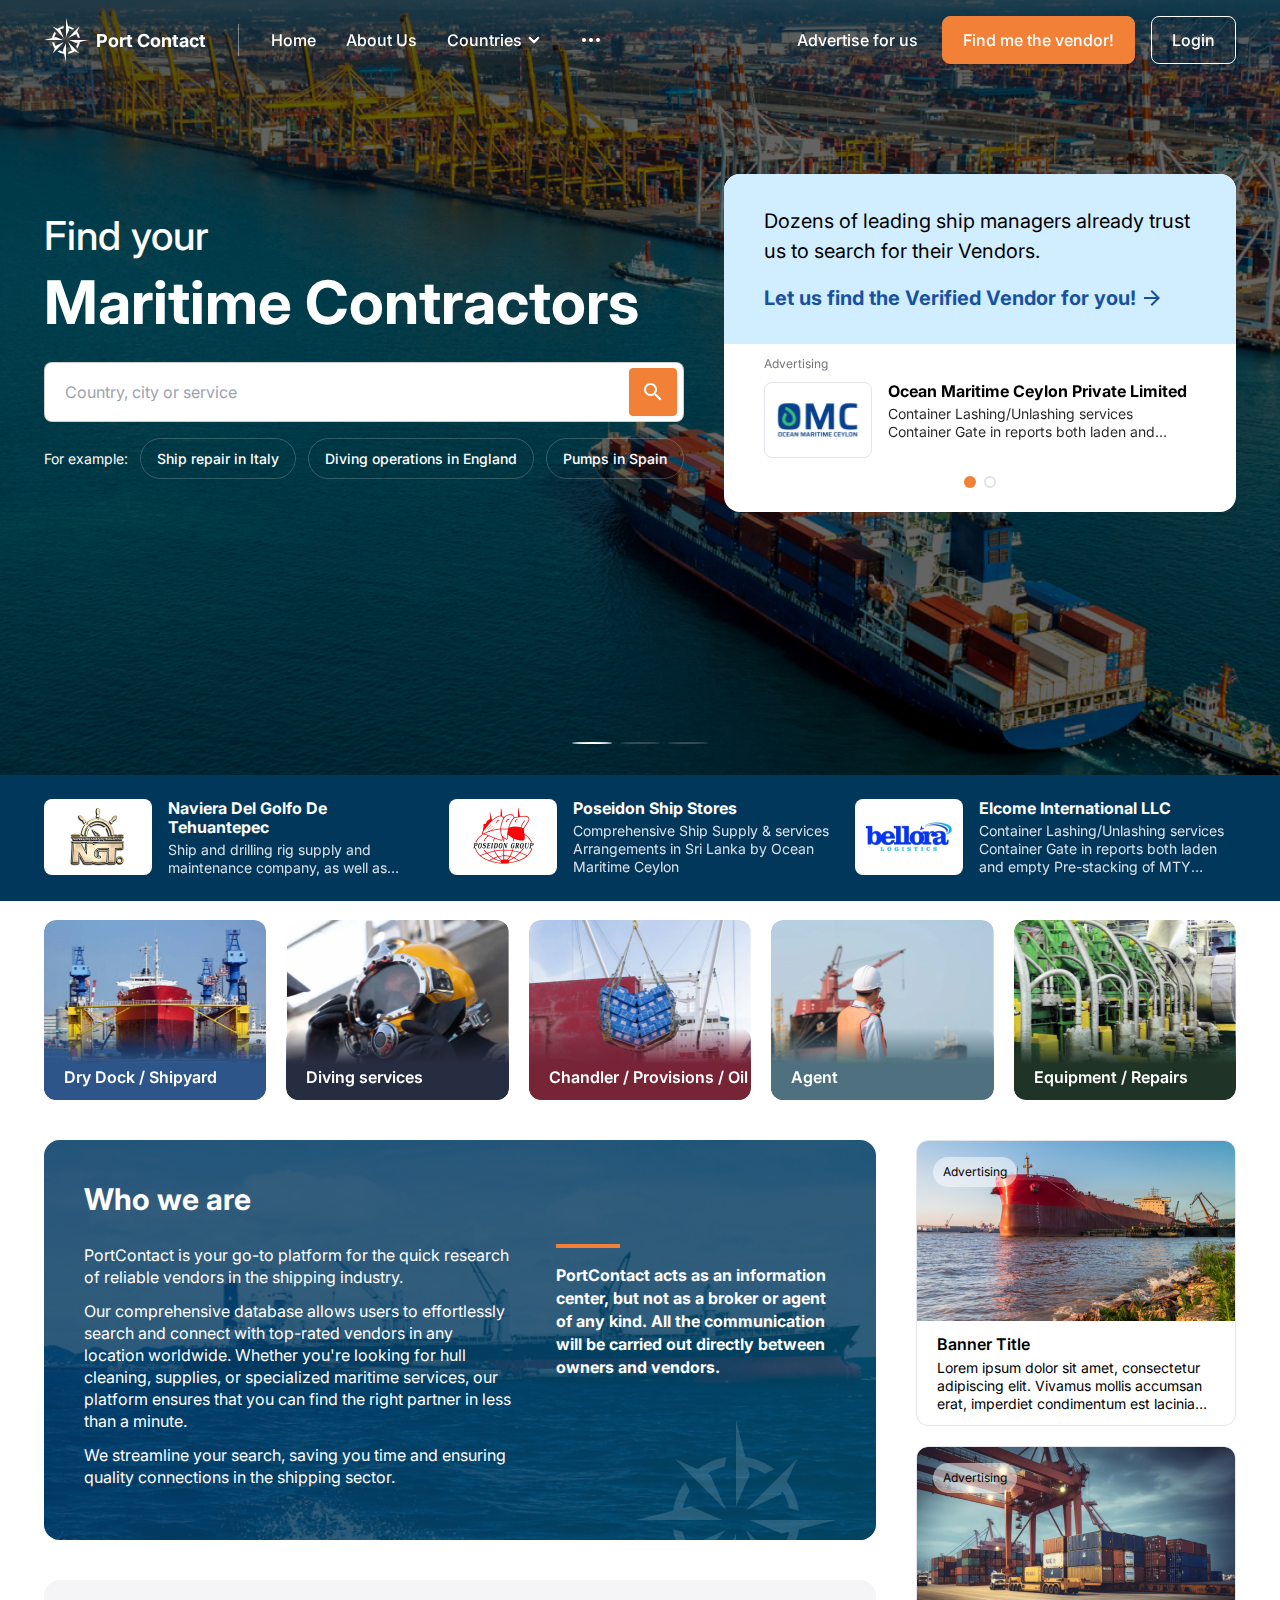
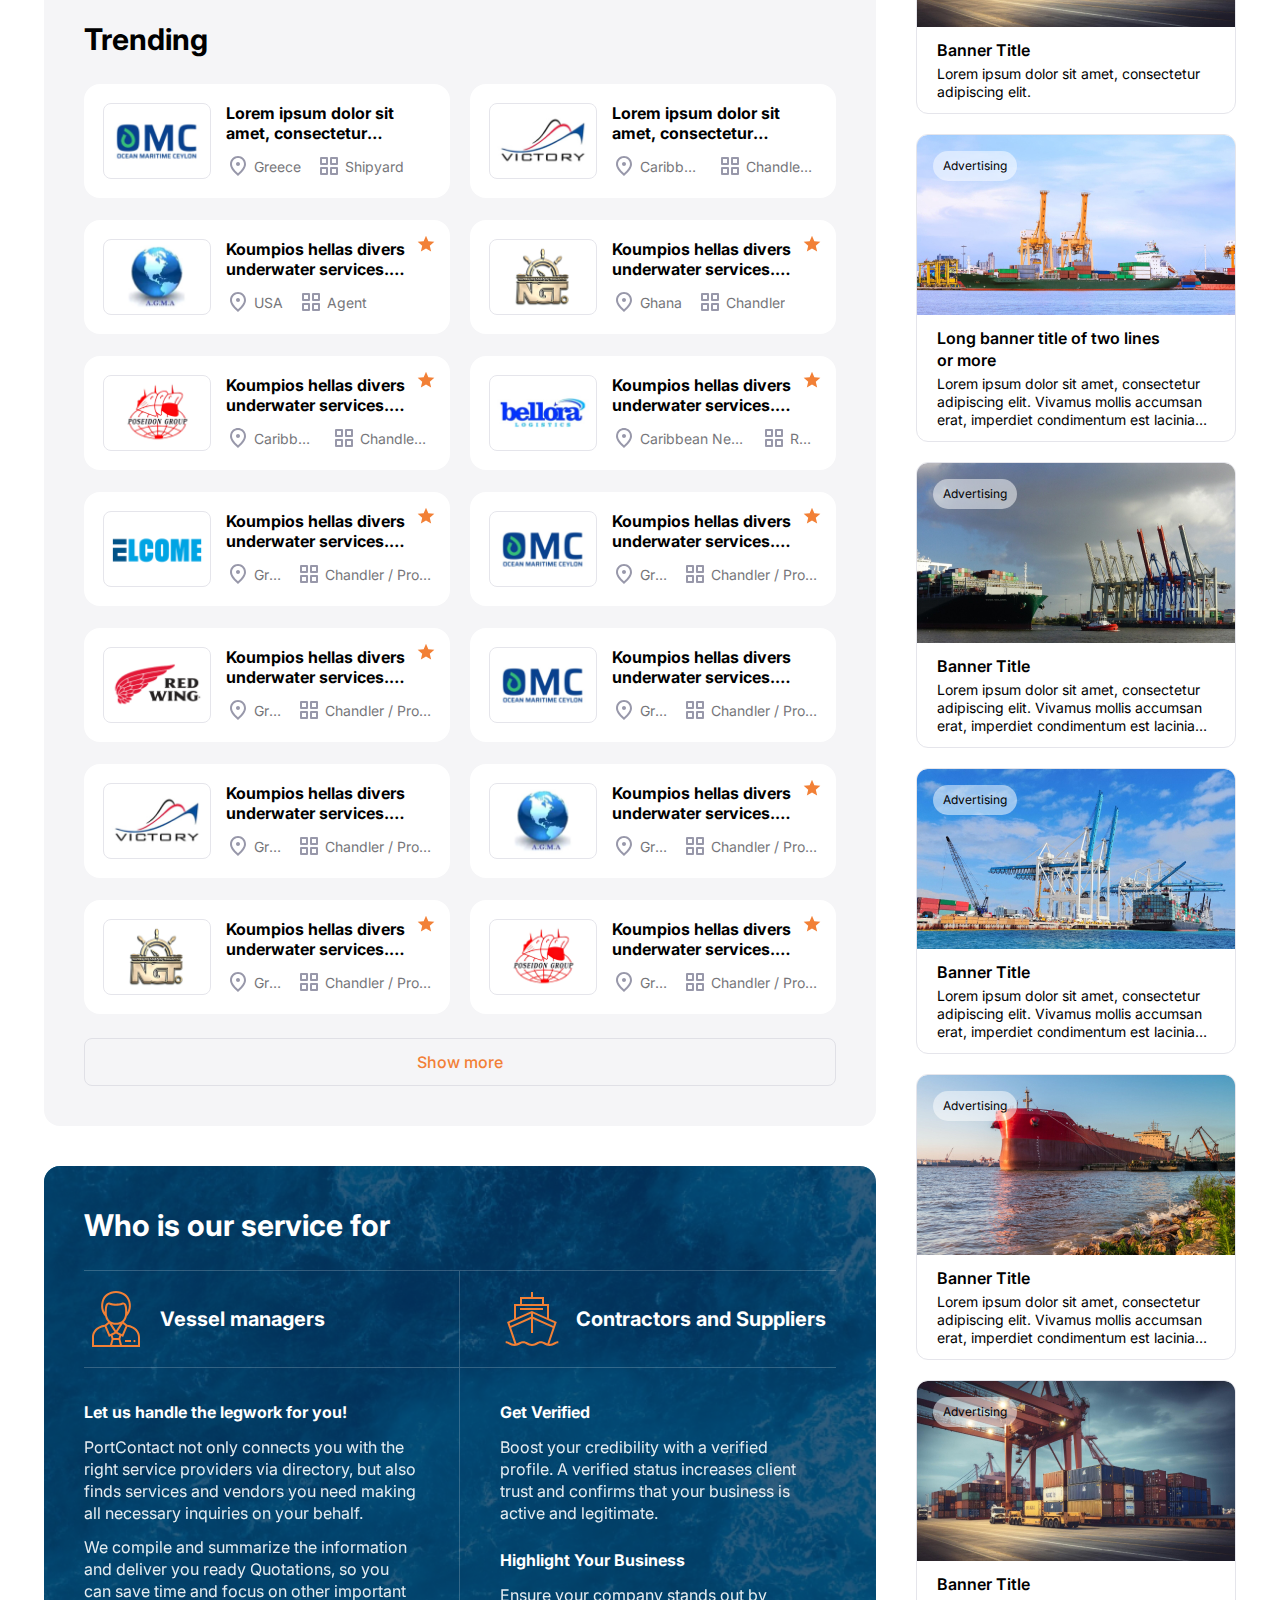
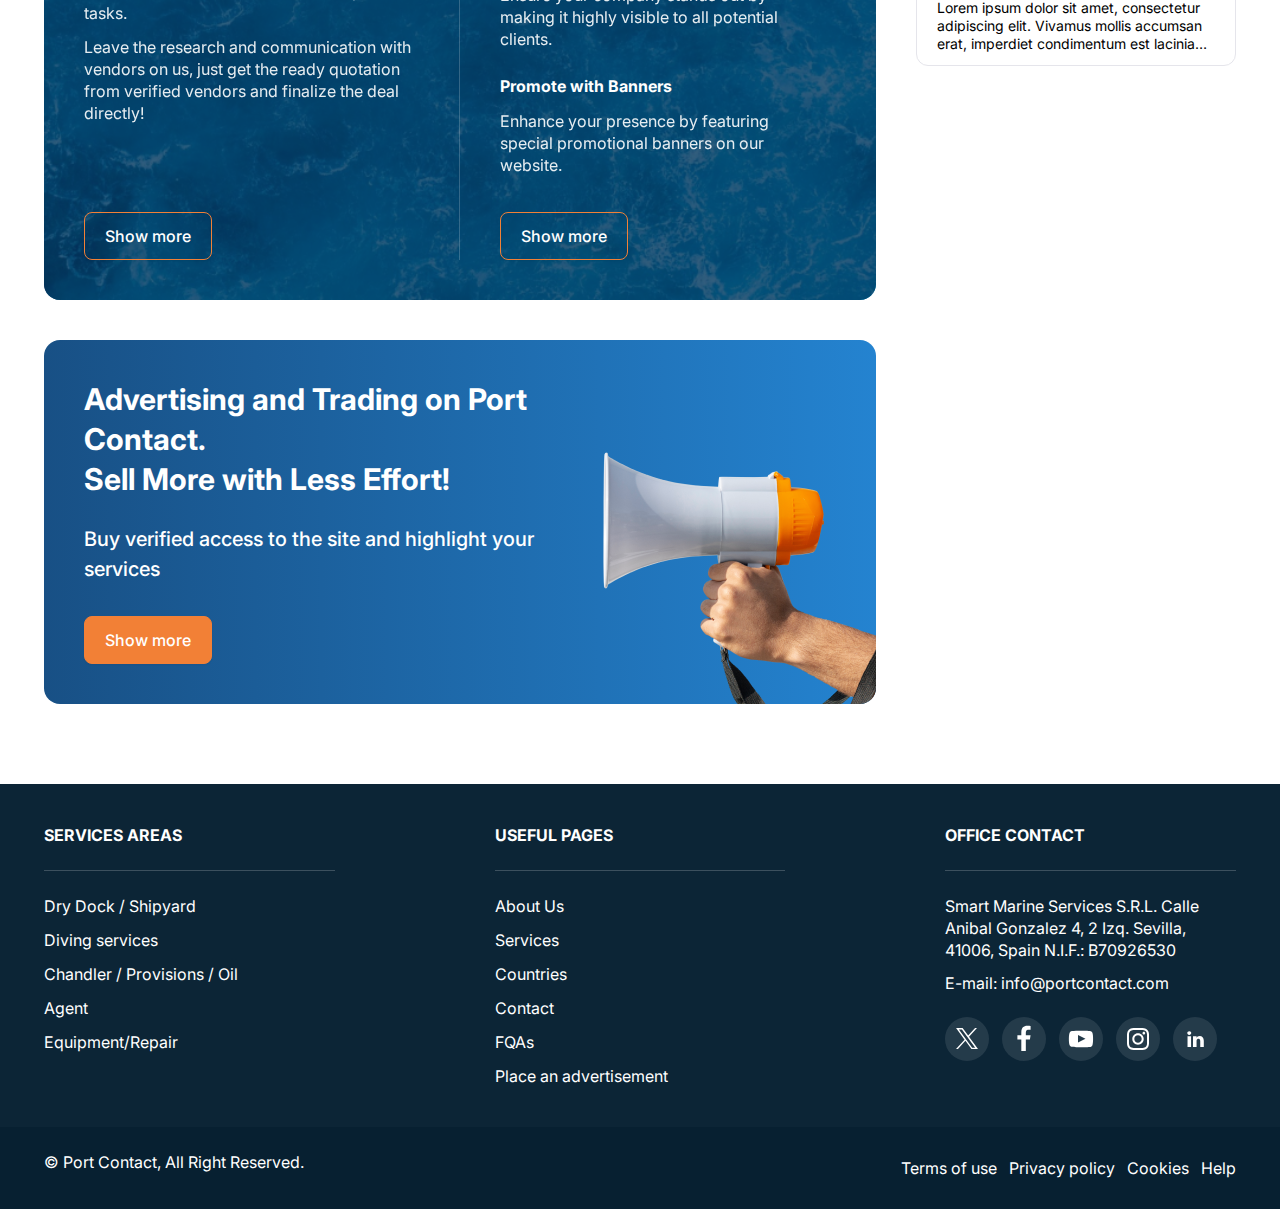
==== commit 8eca25c2: "save" ====
--- a/index.html
+++ b/index.html
@@ -34,9 +34,9 @@
                         <div class="text-[18px] font-bold logo-text">Port Contact</div>
                     </a>
     
-                    <div class="hidden lg:flex border-l border-[#E5E5EB] ml-[32px] pl-[32px] h-[32px]">
+                    <div class="hidden lg:flex navbar-menu ml-[32px] pl-[32px] h-[32px]">
                         <ul class="menu space-x-[30px] menu-horizontal px-1">
-                            <li><a class="navbar-link">Home</a></li>
+                            <li><a href="https://alexeysoloberezin.github.io/portContact/" class="navbar-link">Home</a></li>
                             <li><a class="navbar-link">About Us</a></li>
                             <li>
                                 <details>
@@ -82,7 +82,7 @@
                                     </ul>
                                 </details>
                             </li>
-                            <li>
+                            <li class=" max-[1300px]:hidden">
                                 <details>
                                     <summary class="navbar-link">Services</summary>
                                     <ul class="p-2">
@@ -94,7 +94,29 @@
                                     </ul>
                                 </details>
                             </li>
-                            <li><a class="navbar-link">Contacts</a></li>
+                            <li><a class="navbar-link max-[1300px]:hidden">Contacts</a></li>
+                            <li class="dropdown min-[1300px]:hidden dropdown-bottom dropdown-end !ml-0 flex items-center justify-center">
+                                <div tabindex="0" role="button" class="tree">
+                                    <svg width="18" height="4" viewBox="0 0 18 4" fill="none" xmlns="http://www.w3.org/2000/svg">
+                                        <path d="M2 0C0.9 0 0 0.9 0 2C0 3.1 0.9 4 2 4C3.1 4 4 3.1 4 2C4 0.9 3.1 0 2 0ZM16 0C14.9 0 14 0.9 14 2C14 3.1 14.9 4 16 4C17.1 4 18 3.1 18 2C18 0.9 17.1 0 16 0ZM9 0C7.9 0 7 0.9 7 2C7 3.1 7.9 4 9 4C10.1 4 11 3.1 11 2C11 0.9 10.1 0 9 0Z" fill="white"/>
+                                    </svg>
+                                </div>
+                                <ul tabindex="0" class="dropdown-content py-[10px] menu bg-base-100 min-h-[60px] flex flex-col justify-center rounded-box z-[1] w-52 p-2 shadow">
+                                    <li><a>Contacts</a></li>
+                                    <li class="">
+                                        <details>
+                                            <summary class="">Services</summary>
+                                            <ul class="p-2">
+                                                <li><a>Dry Dock / Shipyard</a></li>
+                                                <li><a>Diving services</a></li>
+                                                <li><a>Chandler / Provisions / Oil</a></li>
+                                                <li><a>Agent</a></li>
+                                                <li><a>Equipment/Repair</a></li>
+                                            </ul>
+                                        </details>
+                                    </li>
+                                </ul>
+                            </li>
                         </ul>
                     </div>
                 </div>
@@ -115,34 +137,37 @@
                             <div class="dropdown-content burger-menu bg-white rounded-[12px] z-[1] !p-[8px] w-[328px] shadow">
                                 <div class="md:hidden flex gap-[12px] p-[12px]">
                                     <a class="btn btn-sm btn-primary">Find me the vendor!</a>
-                                    <a class="btn btn-sm btn-outline-orange !text-orange" onclick="login.showModal()">Login</a>
+                                    <a class="btn btn-sm btn-outline-orange grow !text-orange" onclick="login.showModal()">Login</a>
                                 </div>
     
                                 <ul  class="menu ">
                                     <!-- Sidebar content here -->
-                                    <li><a>Home</a></li>
-                                    <li><a>About Us</a></li>
+                                    <li><a href="https://alexeysoloberezin.github.io/portContact/index.hmtl">Home</a></li>
+                                    <li><a href="https://alexeysoloberezin.github.io/portContact/aboutUs.hmtl">About Us</a></li>
                                     <li>
                                         <details open>
-                                            <summary>Contacts</summary>
+                                            <summary>Countries</summary>
                                             <ul>
-                                                <li><a>Submenu 1</a></li>
-                                                <li><a>Submenu 2</a></li>
-                                                <li>
-                                                    <details >
-                                                        <summary>Parent</summary>
-                                                        <ul>
-                                                            <li><a>Submenu 1</a></li>
-                                                            <li><a>Submenu 2</a></li>
-                                                        </ul>
-                                                    </details>
-                                                </li>
+                                                <li><a>All countries</a></li>
+                                                <li><a>Ghana</a></li>
+                                                <li><a>Togo</a></li>
+                                                <li><a>Benin republic</a></li>
                                             </ul>
                                         </details>
                                     </li>
-    
-                                    <li><a>Services</a></li>
-                                    <li><a>Contacts</a></li>
+                                    <li>
+                                        <details open>
+                                            <summary>Services</summary>
+                                            <ul>
+                                                <li><a>Dry Dock / Shipyard</a></li>
+                                                <li><a>Diving services</a></li>
+                                                <li><a>Chandler / Provisions / Oil</a></li>
+                                                <li><a>Agent</a></li>
+                                                <li><a>Equipment/Repair</a></li>
+                                            </ul>
+                                        </details>
+                                    </li>
+                                    <li><a href="https://alexeysoloberezin.github.io/portContact/contacts.hmtl">Contacts</a></li>
                                 </ul>
                             </div>
     
@@ -154,286 +179,289 @@
     </header>
     
     <div class="mt-[-100px] relative z-[10]">
-        <div class="swiper mainSwiper swiper-dots-line h-[100vh]">
-            <div class="swiper-wrapper">
-                <div class="swiper-slide">
-                    <div class="darkBg absoluteCenter w-full h-full z-[2] "></div>
-                    <img class="h-full object-cover absoluteCenter z-[1] md:block hidden w-full" src="assets/images/main.jpg" alt="">
-                    <img src="assets/images/main_mob.jpg" class="h-full md:hidden object-cover absoluteCenter z-[1] w-full" alt="">
-    
-                    <div class="main__wrp container">
-                        <div class="text-white relative z-[5]">
-                            <div class="text-[40px] font-medium">Find your</div>
-                            <h1 class="main__wrp-title ">Maritime Contractors</h1>
-                            <label class="input input-bordered input-lg flex items-center gap-2">
-                                <input type="text" class="grow" placeholder="Country, city or service"/>
-                                <button class="btn btn-square btn-primary">
-                                    <img src="assets/images/icons/search.svg" alt="">
-                                </button>
-                            </label>
-                            <div class="flex items-center gap-3 mt-4">
-                                <div class="main-tagText">For example:</div>
-                                <ul class="tags">
-                                    <li><a class="tag" href="#">Ship repair in Italy</a></li>
-                                    <li><a class="tag" href="#">Diving operations in England</a></li>
-                                    <li><a class="tag" href="#">Pumps in Spain</a></li>
-                                </ul>
-                            </div>
-                        </div>
-                        <div class="mainSecSwiper-wrp relative z-[30]">
-                            <div class="mainSecSwiper-info">
-                                <div class="mainSecSwiper-info-text">Dozens of leading ship managers already trust us to search for their
-                                    Vendors.
-                                </div>
-                                <a href="#" class=" link mainSecSwiper-link">
-                                    Let us find the Verified Vendor for you!
-                                    <img src="assets/images/icons/next.svg" alt="">
-                                </a>
-                            </div>
-                            <div class="swiper mainSecSwiper swiper-dots-circle">
-                                <div class="swiper-wrapper">
-                                    <div class="swiper-slide">
-                                        <div class="mainSecSwiper-comps">
-                                            <div class="psText">Advertising</div>
-                                            <div class="cardCompany mt-3">
-                                                <div class="smCard bordered"><img src="assets/images/companies/comp_1.png"
-                                                                                  alt=""></div>
-                                                <div>
-                                                    <b class="mb-1">Ocean Maritime Ceylon Private Limited</b>
-                                                    <div class="cardCompany-text">Container Lashing/Unlashing services
-                                                        Container Gate in reports both
-                                                        laden and empty Pre-stacking of MTY containers at port Vessel
-                                                        expedition
+        <div class="mainScreen">
+            <div class="swiper mainSwiper swiper-dots-line ">
+                <div class="swiper-wrapper">
+                    <div class="swiper-slide">
+                        <div class="darkBg absoluteCenter w-full h-full z-[2] "></div>
+                        <img class="h-full object-cover absoluteCenter z-[1] md:block hidden w-full" src="assets/images/main.jpg" alt="">
+                        <img src="assets/images/main_mob.jpg" class="h-full md:hidden object-cover absoluteCenter z-[1] w-full" alt="">
+    
+                        <div class="main__wrp container">
+                            <div class="text-white relative z-[5]">
+                                <div class="xl:text-[40px] md:text-[32px] text-[20px] font-medium">Find your</div>
+                                <h1 class="main__wrp-title ">Maritime Contractors</h1>
+                                <label class="input input-bordered input-lg flex items-center gap-2">
+                                    <input type="text" class="grow" placeholder="Country, city or service"/>
+                                    <button class="btn btn-square btn-primary">
+                                        <img src="assets/images/icons/search.svg" alt="">
+                                    </button>
+                                </label>
+                                <div class="sm:flex hidden items-center blockScroll gap-3 mt-4">
+                                    <div class="main-tagText">For example:</div>
+                                    <ul class="tags ">
+                                        <li><a class="tag" href="#">Ship repair in Italy</a></li>
+                                        <li><a class="tag" href="#">Diving operations in England</a></li>
+                                        <li><a class="tag" href="#">Pumps in Spain</a></li>
+                                    </ul>
+                                </div>
+                            </div>
+                            <div class="mainSecSwiper-wrp relative z-[30]">
+                                <div class="mainSecSwiper-info">
+                                    <div class="mainSecSwiper-info-text">Dozens of leading ship managers already trust us to search for their
+                                        Vendors.
+                                    </div>
+                                    <a href="#" class=" link mainSecSwiper-link">
+                                        Let us find the Verified Vendor for you!
+                                        <img src="assets/images/icons/next.svg" alt="">
+                                    </a>
+                                </div>
+                                <div class="swiper mainSecSwiper swiper-dots-circle">
+                                    <div class="swiper-wrapper">
+                                        <div class="swiper-slide">
+                                            <div class="mainSecSwiper-comps">
+                                                <div class="psText">Advertising</div>
+                                                <div class="cardCompany mt-3">
+                                                    <div class="smCard bordered"><img src="assets/images/companies/comp_1.png"
+                                                                                      alt=""></div>
+                                                    <div>
+                                                        <b class="mb-1">Ocean Maritime Ceylon Private Limited</b>
+                                                        <div class="cardCompany-text">Container Lashing/Unlashing services
+                                                            Container Gate in reports both
+                                                            laden and empty Pre-stacking of MTY containers at port Vessel
+                                                            expedition
+                                                        </div>
+                                                    </div>
+                                                </div>
+                                            </div>
+                                        </div>
+                                        <div class="swiper-slide">
+                                            <div class="mainSecSwiper-comps">
+                                                <div class="psText">Advertising</div>
+                                                <div class="cardCompany mt-3">
+                                                    <div class="smCard bordered"><img src="assets/images/companies/comp_1.png"
+                                                                                      alt=""></div>
+                                                    <div>
+                                                        <b class="mb-1">Ocean Maritime Ceylon Private Limited</b>
+                                                        <div class="cardCompany-text">Container Lashing/Unlashing services
+                                                            Container Gate in reports both
+                                                            laden and empty Pre-stacking of MTY containers at port Vessel
+                                                            expedition
+                                                        </div>
                                                     </div>
                                                 </div>
                                             </div>
                                         </div>
                                     </div>
-                                    <div class="swiper-slide">
-                                        <div class="mainSecSwiper-comps">
-                                            <div class="psText">Advertising</div>
-                                            <div class="cardCompany mt-3">
-                                                <div class="smCard bordered"><img src="assets/images/companies/comp_1.png"
-                                                                                  alt=""></div>
-                                                <div>
-                                                    <b class="mb-1">Ocean Maritime Ceylon Private Limited</b>
-                                                    <div class="cardCompany-text">Container Lashing/Unlashing services
-                                                        Container Gate in reports both
-                                                        laden and empty Pre-stacking of MTY containers at port Vessel
-                                                        expedition
+                                    <div class="mainSecSwiper-swiper-pagination swiper-pagination"></div>
+                                </div>
+                            </div>
+                        </div>
+    
+                    </div>
+                    <div class="swiper-slide">
+                        <div class="darkBg absoluteCenter w-full h-full z-[2] "></div>
+                        <img class="h-full object-cover absoluteCenter z-[1] md:block hidden w-full" src="assets/images/main.jpg" alt="">
+                        <img src="assets/images/main_mob.jpg" class="h-full md:hidden object-cover absoluteCenter z-[1] w-full" alt="">
+    
+                        <div class="main__wrp container">
+                            <div class="text-white relative z-[5]">
+                                <div class="xl:text-[40px] md:text-[32px] text-[20px] font-medium">Everything you need</div>
+                                <h1 class="main__wrp-title">To serve your Vessel</h1>
+                                <label class="input input-lg input-bordered flex items-center gap-2">
+                                    <input type="text" class="grow" placeholder="Country, city or service"/>
+                                    <button class="btn btn-square btn-primary">
+                                        <img src="assets/images/icons/search.svg" alt="">
+                                    </button>
+                                </label>
+                                <div class="sm:flex hidden items-center gap-3 blockScroll mt-4">
+                                    <div class="main-tagText">For example:</div>
+                                    <ul class="tags">
+                                        <li><a class="tag" href="#">Ship repair in Italy</a></li>
+                                        <li><a class="tag" href="#">Diving operations in England</a></li>
+                                        <li><a class="tag" href="#">Pumps in Spain</a></li>
+                                    </ul>
+                                </div>
+                            </div>
+                            <div class="mainSecSwiper-wrp relative z-[30]">
+                                <div class="mainSecSwiper-info">
+                                    <div class="mainSecSwiper-info-text">Dozens of leading ship managers already trust us to search for their
+                                        Vendors.
+                                    </div>
+                                    <a href="#" class=" link mainSecSwiper-link">
+                                        Let us find the Verified Vendor for you!
+                                        <img src="assets/images/icons/next.svg" alt="">
+                                    </a>
+                                </div>
+                                <div class="swiper mainSecSwiper swiper-dots-circle">
+                                    <div class="swiper-wrapper">
+                                        <div class="swiper-slide">
+                                            <div class="mainSecSwiper-comps">
+                                                <div class="psText">Advertising</div>
+                                                <div class="cardCompany mt-3">
+                                                    <div class="smCard bordered"><img src="assets/images/companies/comp_1.png"
+                                                                                      alt=""></div>
+                                                    <div>
+                                                        <b class="mb-1">Ocean Maritime Ceylon Private Limited</b>
+                                                        <div class="cardCompany-text">Container Lashing/Unlashing services
+                                                            Container Gate in reports both
+                                                            laden and empty Pre-stacking of MTY containers at port Vessel
+                                                            expedition
+                                                        </div>
+                                                    </div>
+                                                </div>
+                                            </div>
+                                        </div>
+                                        <div class="swiper-slide">
+                                            <div class="mainSecSwiper-comps">
+                                                <div class="psText">Advertising</div>
+                                                <div class="cardCompany mt-3">
+                                                    <div class="smCard bordered"><img src="assets/images/companies/comp_1.png"
+                                                                                      alt=""></div>
+                                                    <div>
+                                                        <b class="mb-1">Ocean Maritime Ceylon Private Limited</b>
+                                                        <div class="cardCompany-text">Container Lashing/Unlashing services
+                                                            Container Gate in reports both
+                                                            laden and empty Pre-stacking of MTY containers at port Vessel
+                                                            expedition
+                                                        </div>
                                                     </div>
                                                 </div>
                                             </div>
                                         </div>
                                     </div>
-                                </div>
-                                <div class="mainSecSwiper-swiper-pagination swiper-pagination"></div>
-                            </div>
-                        </div>
-                    </div>
-    
-                </div>
-                <div class="swiper-slide">
-                    <div class="darkBg absoluteCenter w-full h-full z-[2] "></div>
-                    <img class="h-full object-cover absoluteCenter z-[1] md:block hidden w-full" src="assets/images/main.jpg" alt="">
-                    <img src="assets/images/main_mob.jpg" class="h-full md:hidden object-cover absoluteCenter z-[1] w-full" alt="">
-    
-                    <div class="main__wrp container">
-                        <div class="text-white relative z-[5]">
-                            <div class="text-[40px] font-medium">Everything you need</div>
-                            <h1 class="main__wrp-title">To serve your Vessel</h1>
-                            <label class="input input-lg input-bordered flex items-center gap-2">
-                                <input type="text" class="grow" placeholder="Country, city or service"/>
-                                <button class="btn btn-square btn-primary">
-                                    <img src="assets/images/icons/search.svg" alt="">
-                                </button>
-                            </label>
-                            <div class="flex items-center gap-3 mt-4">
-                                <div class="main-tagText">For example:</div>
-                                <ul class="tags">
-                                    <li><a class="tag" href="#">Ship repair in Italy</a></li>
-                                    <li><a class="tag" href="#">Diving operations in England</a></li>
-                                    <li><a class="tag" href="#">Pumps in Spain</a></li>
-                                </ul>
-                            </div>
-                        </div>
-                        <div class="mainSecSwiper-wrp relative z-[30]">
-                            <div class="mainSecSwiper-info">
-                                <div class="mainSecSwiper-info-text">Dozens of leading ship managers already trust us to search for their
-                                    Vendors.
-                                </div>
-                                <a href="#" class=" link mainSecSwiper-link">
-                                    Let us find the Verified Vendor for you!
-                                    <img src="assets/images/icons/next.svg" alt="">
-                                </a>
-                            </div>
-                            <div class="swiper mainSecSwiper swiper-dots-circle">
-                                <div class="swiper-wrapper">
-                                    <div class="swiper-slide">
-                                        <div class="mainSecSwiper-comps">
-                                            <div class="psText">Advertising</div>
-                                            <div class="cardCompany mt-3">
-                                                <div class="smCard bordered"><img src="assets/images/companies/comp_1.png"
-                                                                                  alt=""></div>
-                                                <div>
-                                                    <b class="mb-1">Ocean Maritime Ceylon Private Limited</b>
-                                                    <div class="cardCompany-text">Container Lashing/Unlashing services
-                                                        Container Gate in reports both
-                                                        laden and empty Pre-stacking of MTY containers at port Vessel
-                                                        expedition
+                                    <div class="mainSecSwiper-swiper-pagination swiper-pagination"></div>
+                                </div>
+                            </div>
+                        </div>
+    
+                    </div>
+                    <div class="swiper-slide">
+                        <div class="darkBg absoluteCenter w-full h-full z-[2] "></div>
+                        <img class="h-full object-cover absoluteCenter z-[1] md:block hidden w-full" src="assets/images/main.jpg" alt="">
+                        <img src="assets/images/main_mob.jpg" class="h-full md:hidden object-cover absoluteCenter z-[1] w-full" alt="">
+    
+                        <div class="main__wrp container">
+                            <div class="text-white relative z-[5]">
+                                <div class="xl:text-[40px] md:text-[32px] text-[20px] font-medium">Rely on</div>
+                                <h1 class="main__wrp-title">Verified profiles</h1>
+                                <label class="input input-bordered input-lg flex items-center gap-2">
+                                    <input type="text" class="grow" placeholder="Country, city or service"/>
+                                    <button class="btn btn-square btn-primary">
+                                        <img src="assets/images/icons/search.svg" alt="">
+                                    </button>
+                                </label>
+                                <div class="sm:flex hidden items-center gap-3 blockScroll mt-4">
+                                    <div class="main-tagText">For example:</div>
+                                    <ul class="tags blockScroll">
+                                        <li><a class="tag" href="#">Ship repair in Italy</a></li>
+                                        <li><a class="tag" href="#">Diving operations in England</a></li>
+                                        <li><a class="tag" href="#">Pumps in Spain</a></li>
+                                    </ul>
+                                </div>
+                            </div>
+                            <div class="mainSecSwiper-wrp relative z-[30]">
+                                <div class="mainSecSwiper-info">
+                                    <div class="mainSecSwiper-info-text">Dozens of leading ship managers already trust us to search for their
+                                        Vendors.
+                                    </div>
+                                    <a href="#" class=" link mainSecSwiper-link">
+                                        Let us find the Verified Vendor for you!
+                                        <img src="assets/images/icons/next.svg" alt="">
+                                    </a>
+                                </div>
+                                <div class="swiper mainSecSwiper swiper-dots-circle">
+                                    <div class="swiper-wrapper">
+                                        <div class="swiper-slide">
+                                            <div class="mainSecSwiper-comps">
+                                                <div class="psText">Advertising</div>
+                                                <div class="cardCompany mt-3">
+                                                    <div class="smCard bordered"><img src="assets/images/companies/comp_1.png"
+                                                                                      alt=""></div>
+                                                    <div>
+                                                        <b class="mb-1">Ocean Maritime Ceylon Private Limited</b>
+                                                        <div class="cardCompany-text">Container Lashing/Unlashing services
+                                                            Container Gate in reports both
+                                                            laden and empty Pre-stacking of MTY containers at port Vessel
+                                                            expedition
+                                                        </div>
+                                                    </div>
+                                                </div>
+                                            </div>
+                                        </div>
+                                        <div class="swiper-slide">
+                                            <div class="mainSecSwiper-comps">
+                                                <div class="psText">Advertising</div>
+                                                <div class="cardCompany mt-3">
+                                                    <div class="smCard bordered"><img src="assets/images/companies/comp_1.png"
+                                                                                      alt=""></div>
+                                                    <div>
+                                                        <b class="mb-1">Ocean Maritime Ceylon Private Limited</b>
+                                                        <div class="cardCompany-text">Container Lashing/Unlashing services
+                                                            Container Gate in reports both
+                                                            laden and empty Pre-stacking of MTY containers at port Vessel
+                                                            expedition
+                                                        </div>
                                                     </div>
                                                 </div>
                                             </div>
                                         </div>
                                     </div>
-                                    <div class="swiper-slide">
-                                        <div class="mainSecSwiper-comps">
-                                            <div class="psText">Advertising</div>
-                                            <div class="cardCompany mt-3">
-                                                <div class="smCard bordered"><img src="assets/images/companies/comp_1.png"
-                                                                                  alt=""></div>
-                                                <div>
-                                                    <b class="mb-1">Ocean Maritime Ceylon Private Limited</b>
-                                                    <div class="cardCompany-text">Container Lashing/Unlashing services
-                                                        Container Gate in reports both
-                                                        laden and empty Pre-stacking of MTY containers at port Vessel
-                                                        expedition
-                                                    </div>
-                                                </div>
-                                            </div>
-                                        </div>
-                                    </div>
-                                </div>
-                                <div class="mainSecSwiper-swiper-pagination swiper-pagination"></div>
-                            </div>
-                        </div>
-                    </div>
-    
-                </div>
-                <div class="swiper-slide">
-                    <div class="darkBg absoluteCenter w-full h-full z-[2] "></div>
-                    <img class="h-full object-cover absoluteCenter z-[1] md:block hidden w-full" src="assets/images/main.jpg" alt="">
-                    <img src="assets/images/main_mob.jpg" class="h-full md:hidden object-cover absoluteCenter z-[1] w-full" alt="">
-    
-                    <div class="main__wrp container">
-                        <div class="text-white relative z-[5]">
-                            <div class="text-[40px] font-medium">Rely on</div>
-                            <h1 class="main__wrp-title">Verified profiles</h1>
-                            <label class="input input-bordered input-lg flex items-center gap-2">
-                                <input type="text" class="grow" placeholder="Country, city or service"/>
-                                <button class="btn btn-square btn-primary">
-                                    <img src="assets/images/icons/search.svg" alt="">
-                                </button>
-                            </label>
-                            <div class="flex items-center gap-3 mt-4">
-                                <div class="main-tagText">For example:</div>
-                                <ul class="tags">
-                                    <li><a class="tag" href="#">Ship repair in Italy</a></li>
-                                    <li><a class="tag" href="#">Diving operations in England</a></li>
-                                    <li><a class="tag" href="#">Pumps in Spain</a></li>
-                                </ul>
-                            </div>
-                        </div>
-                        <div class="mainSecSwiper-wrp relative z-[30]">
-                            <div class="mainSecSwiper-info">
-                                <div class="mainSecSwiper-info-text">Dozens of leading ship managers already trust us to search for their
-                                    Vendors.
-                                </div>
-                                <a href="#" class=" link mainSecSwiper-link">
-                                    Let us find the Verified Vendor for you!
-                                    <img src="assets/images/icons/next.svg" alt="">
-                                </a>
-                            </div>
-                            <div class="swiper mainSecSwiper swiper-dots-circle">
-                                <div class="swiper-wrapper">
-                                    <div class="swiper-slide">
-                                        <div class="mainSecSwiper-comps">
-                                            <div class="psText">Advertising</div>
-                                            <div class="cardCompany mt-3">
-                                                <div class="smCard bordered"><img src="assets/images/companies/comp_1.png"
-                                                                                  alt=""></div>
-                                                <div>
-                                                    <b class="mb-1">Ocean Maritime Ceylon Private Limited</b>
-                                                    <div class="cardCompany-text">Container Lashing/Unlashing services
-                                                        Container Gate in reports both
-                                                        laden and empty Pre-stacking of MTY containers at port Vessel
-                                                        expedition
-                                                    </div>
-                                                </div>
-                                            </div>
-                                        </div>
-                                    </div>
-                                    <div class="swiper-slide">
-                                        <div class="mainSecSwiper-comps">
-                                            <div class="psText">Advertising</div>
-                                            <div class="cardCompany mt-3">
-                                                <div class="smCard bordered"><img src="assets/images/companies/comp_1.png"
-                                                                                  alt=""></div>
-                                                <div>
-                                                    <b class="mb-1">Ocean Maritime Ceylon Private Limited</b>
-                                                    <div class="cardCompany-text">Container Lashing/Unlashing services
-                                                        Container Gate in reports both
-                                                        laden and empty Pre-stacking of MTY containers at port Vessel
-                                                        expedition
-                                                    </div>
-                                                </div>
-                                            </div>
-                                        </div>
-                                    </div>
-                                </div>
-                                <div class="mainSecSwiper-swiper-pagination swiper-pagination"></div>
-                            </div>
-                        </div>
-                    </div>
-                </div>
+                                    <div class="mainSecSwiper-swiper-pagination swiper-pagination"></div>
+                                </div>
+                            </div>
+                        </div>
+                    </div>
+                </div>
+                <div class="mainSwiper-swiper-pagination swiper-pagination"></div>
             </div>
-            <div class="mainSwiper-swiper-pagination swiper-pagination"></div>
-        </div>
-        <div class="bg-darkBlue text-white py-[24px]">
-            <div class="container">
-        <!--        x4 / x3 / x2-->
-                <div class="companies-wrp x4">
-                    <div class="cardCompany">
-                        <div class="smCard sm bg-white"><img src="assets/images/companies/comp_4.png" alt=""></div>
-                        <div>
-                            <b class="mb-1 nextLineDynamicLines">Naviera Del Golfo De Tehuantepec</b>
-                            <div class="cardCompany-text">Ship and drilling rig supply and maintenance company, as well as consumables
-                            </div>
-                        </div>
-                    </div>
-                    <div class="cardCompany">
-                        <div class="smCard sm bg-white"><img src="assets/images/companies/comp_5.png" alt=""></div>
-                        <div>
-                            <b class="mb-1 nextLineDynamicLines ">Poseidon Ship Stores</b>
-                            <div class="cardCompany-text">
-                                Comprehensive Ship Supply & services Arrangements in Sri Lanka by Ocean Maritime Ceylon
-                            </div>
-                        </div>
-                    </div>
-                    <div class="cardCompany">
-                        <div class="smCard sm bg-white"><img src="assets/images/companies/comp_6.png" alt=""></div>
-                        <div>
-                            <b class="mb-1 nextLineDynamicLines">Elcome International LLC</b>
-                            <div class="cardCompany-text">
-                                Container Lashing/Unlashing services Container Gate in reports both laden and empty Pre-stacking of MTY containers at port Vessel expedition
-                            </div>
-                        </div>
-                    </div>
-                    <div class="cardCompany">
-                        <div class="smCard sm bg-white"><img src="assets/images/companies/comp_7.png" alt=""></div>
-                        <div>
-                            <b class="mb-1 nextLineDynamicLines">Red Wing Shoe Company</b>
-                            <div class="cardCompany-text">
-                                Ship and drilling rig supply and maintenance company, as well as consumables
-                            </div>
-                        </div>
-                    </div>
-                </div>
-            </div>
-        </div>    <script>
+            <div class="bg-darkBlue text-white py-[24px]">
+                <div class="container">
+            <!--        x4 / x3 / x2-->
+                    <div class="companies-wrp x4">
+                        <div class="cardCompany">
+                            <div class="smCard sm bg-white"><img src="assets/images/companies/comp_4.png" alt=""></div>
+                            <div>
+                                <b class="mb-1 nextLineDynamicLines">Naviera Del Golfo De Tehuantepec</b>
+                                <div class="cardCompany-text">Ship and drilling rig supply and maintenance company, as well as consumables
+                                </div>
+                            </div>
+                        </div>
+                        <div class="cardCompany">
+                            <div class="smCard sm bg-white"><img src="assets/images/companies/comp_5.png" alt=""></div>
+                            <div>
+                                <b class="mb-1 nextLineDynamicLines ">Poseidon Ship Stores</b>
+                                <div class="cardCompany-text">
+                                    Comprehensive Ship Supply & services Arrangements in Sri Lanka by Ocean Maritime Ceylon
+                                </div>
+                            </div>
+                        </div>
+                        <div class="cardCompany">
+                            <div class="smCard sm bg-white"><img src="assets/images/companies/comp_6.png" alt=""></div>
+                            <div>
+                                <b class="mb-1 nextLineDynamicLines">Elcome International LLC</b>
+                                <div class="cardCompany-text">
+                                    Container Lashing/Unlashing services Container Gate in reports both laden and empty Pre-stacking of MTY containers at port Vessel expedition
+                                </div>
+                            </div>
+                        </div>
+                        <div class="cardCompany">
+                            <div class="smCard sm bg-white"><img src="assets/images/companies/comp_7.png" alt=""></div>
+                            <div>
+                                <b class="mb-1 nextLineDynamicLines">Red Wing Shoe Company</b>
+                                <div class="cardCompany-text">
+                                    Ship and drilling rig supply and maintenance company, as well as consumables
+                                </div>
+                            </div>
+                        </div>
+                    </div>
+                </div>
+            </div>    </div>
+        <script>
           const swiper = new Swiper('.mainSwiper', {
             spaceBetween: 0,
             effect: 'fade',
+            autoHeight: true,
             slidesPerView: 1,
             pagination: {
               el: '.mainSwiper-swiper-pagination',
@@ -554,7 +582,7 @@
                     Trending
                 </h2>
             
-                <div class=" grid lg:grid-cols-2 grid-cols-1 lg:gap-[20px] gap-[16px]">
+                <div class=" grid lg:grid-cols-2 grid-cols-1 lg:gap-x-[20px] lg:gap-y-[22px] gap-[16px]">
                     <div class="company">
                         <div class="company-wrp">
                             <div class="smCard bordered">
@@ -782,9 +810,9 @@
                     Show more
                 </div>
             </div>
-            <div class="ourService rounded-[16px] overflow-hidden text-white"
-                 style="background: url('assets/images/bg_1.jpg') center/cover no-repeat">
-                <div class="bg-darkBlue bg-opacity-80 xl:p-[40px] lg:p-[32px] md:p-[24px]  p-[20px]">
+            <div class="ourService rounded-[16px] overflow-hidden text-white relative">
+                <img src="assets/images/bg_1.jpg" class="absolute top-0 left-0 z-[5] h-full w-full object-cover pointer-events-none" alt="">
+                <div class="bg-darkBlue bg-opacity-80 xl:p-[40px] relative z-[10] lg:p-[32px] md:p-[24px]  p-[20px]">
                     <h2>Who is our service for</h2>
             
                     <div>
@@ -863,7 +891,7 @@
                     </div>
                     <div class="btn btn-primary">Show more</div>
                 </div>
-                <img src="/assets/images/bannerImage.png" class="md:mb-[-40px] md:relative absolute sm:bottom-0 right-0 bottom-[-15px] lg:max-w-fit md:max-w-[261px] max-w-[168px]  md:mr-[-40px]"  alt="">
+                <img src="assets/images/bannerImage.png" class="md:mb-[-40px] md:relative absolute sm:bottom-0 right-0 bottom-[-15px] lg:max-w-fit sm:max-w-[261px] min-[420px]:max-w-[200px] max-w-[168px]  md:mr-[-40px]"  alt="">
             </div>    </div>
         <div class="mainWithSidebar-right">
             <div class="sidebar space-y-[20px]">
@@ -1065,7 +1093,7 @@
                             class="input input-bordered  w-full grow"/>
                     <div class="w-[100px] h-[44px] bg-gray-300 rounded-[8px]"></div>
                 </div>
-                <button class="btn btn-primary mt-[24px] w-full"
+                <button class="btn btn-primary mt-[24px]  w-full"
                         onclick="sendMessage.close();thanksForYourRequest.showModal()"
                 >Send Message
                 </button>
--- a/assets/css/style.min.css
+++ b/assets/css/style.min.css
@@ -1240,6 +1240,13 @@
   -webkit-margin-end: -1.5rem;
           margin-inline-end: -1.5rem;
 }
+.\!join{
+  display: -ms-inline-flexbox !important;
+  display: inline-flex !important;
+  -ms-flex-align: stretch !important;
+      align-items: stretch !important;
+  border-radius: var(--rounded-btn, 0.5rem) !important;
+}
 .join{
   display: -ms-inline-flexbox;
   display: inline-flex;
@@ -1247,11 +1254,24 @@
       align-items: stretch;
   border-radius: var(--rounded-btn, 0.5rem);
 }
+.\!join :where(.join-item){
+  border-start-end-radius: 0 !important;
+  border-end-end-radius: 0 !important;
+  border-end-start-radius: 0 !important;
+  border-start-start-radius: 0 !important;
+}
 .join :where(.join-item){
   border-start-end-radius: 0;
   border-end-end-radius: 0;
   border-end-start-radius: 0;
   border-start-start-radius: 0;
+}
+.\!join .join-item:not(:first-child):not(:last-child),
+  .\!join *:not(:first-child):not(:last-child) .join-item{
+  border-start-end-radius: 0 !important;
+  border-end-end-radius: 0 !important;
+  border-end-start-radius: 0 !important;
+  border-start-start-radius: 0 !important;
 }
 .join .join-item:not(:first-child):not(:last-child),
   .join *:not(:first-child):not(:last-child) .join-item{
@@ -1260,37 +1280,100 @@
   border-end-start-radius: 0;
   border-start-start-radius: 0;
 }
+.\!join .join-item:not(:first-child):not(:last-child),
+  .\!join *:not(:first-child):not(:last-child) .join-item{
+  border-start-end-radius: 0 !important;
+  border-end-end-radius: 0 !important;
+  border-end-start-radius: 0 !important;
+  border-start-start-radius: 0 !important;
+}
+.\!join .join-item:first-child:not(:last-child),
+  .\!join *:first-child:not(:last-child) .join-item{
+  border-start-end-radius: 0 !important;
+  border-end-end-radius: 0 !important;
+}
 .join .join-item:first-child:not(:last-child),
   .join *:first-child:not(:last-child) .join-item{
   border-start-end-radius: 0;
   border-end-end-radius: 0;
 }
+.\!join .join-item:first-child:not(:last-child),
+  .\!join *:first-child:not(:last-child) .join-item{
+  border-start-end-radius: 0 !important;
+  border-end-end-radius: 0 !important;
+}
+.\!join .dropdown .join-item:first-child:not(:last-child),
+  .\!join *:first-child:not(:last-child) .dropdown .join-item{
+  border-start-end-radius: inherit !important;
+  border-end-end-radius: inherit !important;
+}
 .join .dropdown .join-item:first-child:not(:last-child),
   .join *:first-child:not(:last-child) .dropdown .join-item{
   border-start-end-radius: inherit;
   border-end-end-radius: inherit;
 }
+.\!join .dropdown .join-item:first-child:not(:last-child),
+  .\!join *:first-child:not(:last-child) .dropdown .join-item{
+  border-start-end-radius: inherit !important;
+  border-end-end-radius: inherit !important;
+}
+.\!join :where(.join-item:first-child:not(:last-child)),
+  .\!join :where(*:first-child:not(:last-child) .join-item){
+  border-end-start-radius: inherit !important;
+  border-start-start-radius: inherit !important;
+}
 .join :where(.join-item:first-child:not(:last-child)),
   .join :where(*:first-child:not(:last-child) .join-item){
   border-end-start-radius: inherit;
   border-start-start-radius: inherit;
 }
+.\!join :where(.join-item:first-child:not(:last-child)),
+  .\!join :where(*:first-child:not(:last-child) .join-item){
+  border-end-start-radius: inherit !important;
+  border-start-start-radius: inherit !important;
+}
+.\!join .join-item:last-child:not(:first-child),
+  .\!join *:last-child:not(:first-child) .join-item{
+  border-end-start-radius: 0 !important;
+  border-start-start-radius: 0 !important;
+}
 .join .join-item:last-child:not(:first-child),
   .join *:last-child:not(:first-child) .join-item{
   border-end-start-radius: 0;
   border-start-start-radius: 0;
 }
+.\!join .join-item:last-child:not(:first-child),
+  .\!join *:last-child:not(:first-child) .join-item{
+  border-end-start-radius: 0 !important;
+  border-start-start-radius: 0 !important;
+}
+.\!join :where(.join-item:last-child:not(:first-child)),
+  .\!join :where(*:last-child:not(:first-child) .join-item){
+  border-start-end-radius: inherit !important;
+  border-end-end-radius: inherit !important;
+}
 .join :where(.join-item:last-child:not(:first-child)),
   .join :where(*:last-child:not(:first-child) .join-item){
   border-start-end-radius: inherit;
   border-end-end-radius: inherit;
 }
+.\!join :where(.join-item:last-child:not(:first-child)),
+  .\!join :where(*:last-child:not(:first-child) .join-item){
+  border-start-end-radius: inherit !important;
+  border-end-end-radius: inherit !important;
+}
 @supports not selector(:has(*)){
+  :where(.\!join *){
+    border-radius: inherit !important;
+  }
   :where(.join *){
     border-radius: inherit;
   }
 }
 @supports selector(:has(*)){
+  :where(.\!join *:has(.join-item)){
+    border-radius: inherit !important;
+  }
   :where(.join *:has(.join-item)){
     border-radius: inherit;
   }
@@ -2126,11 +2209,21 @@
 .input::-webkit-date-and-time-value{
   text-align: inherit;
 }
+.\!join > :where(*:not(:first-child)){
+  margin-top: 0px !important;
+  margin-bottom: 0px !important;
+  -webkit-margin-start: -1px !important;
+          margin-inline-start: -1px !important;
+}
 .join > :where(*:not(:first-child)){
   margin-top: 0px;
   margin-bottom: 0px;
   -webkit-margin-start: -1px;
           margin-inline-start: -1px;
+}
+.\!join > :where(*:not(:first-child)):is(.btn){
+  -webkit-margin-start: calc(var(--border-btn) * -1) !important;
+          margin-inline-start: calc(var(--border-btn) * -1) !important;
 }
 .join > :where(*:not(:first-child)):is(.btn){
   -webkit-margin-start: calc(var(--border-btn) * -1);
@@ -2776,6 +2869,13 @@
   padding-right: 0.75rem;
   font-size: 0.875rem;
 }
+.btn-lg{
+  height: 4rem;
+  min-height: 4rem;
+  padding-left: 1.5rem;
+  padding-right: 1.5rem;
+  font-size: 1.125rem;
+}
 .btn-square:where(.btn-xs){
   height: 1.5rem;
   width: 1.5rem;
@@ -2799,6 +2899,12 @@
 .btn-circle:where(.btn-sm){
   height: 2rem;
   width: 2rem;
+  border-radius: 9999px;
+  padding: 0px;
+}
+.btn-circle:where(.btn-lg){
+  height: 4rem;
+  width: 4rem;
   border-radius: 9999px;
   padding: 0px;
 }
@@ -2810,9 +2916,20 @@
   line-height: 1.75rem;
   line-height: 2;
 }
+.\!join.join-vertical{
+  -ms-flex-direction: column !important;
+      flex-direction: column !important;
+}
 .join.join-vertical{
   -ms-flex-direction: column;
       flex-direction: column;
+}
+.\!join.join-vertical .join-item:first-child:not(:last-child),
+  .\!join.join-vertical *:first-child:not(:last-child) .join-item{
+  border-end-start-radius: 0 !important;
+  border-end-end-radius: 0 !important;
+  border-start-start-radius: inherit !important;
+  border-start-end-radius: inherit !important;
 }
 .join.join-vertical .join-item:first-child:not(:last-child),
   .join.join-vertical *:first-child:not(:last-child) .join-item{
@@ -2821,6 +2938,20 @@
   border-start-start-radius: inherit;
   border-start-end-radius: inherit;
 }
+.\!join.join-vertical .join-item:first-child:not(:last-child),
+  .\!join.join-vertical *:first-child:not(:last-child) .join-item{
+  border-end-start-radius: 0 !important;
+  border-end-end-radius: 0 !important;
+  border-start-start-radius: inherit !important;
+  border-start-end-radius: inherit !important;
+}
+.\!join.join-vertical .join-item:last-child:not(:first-child),
+  .\!join.join-vertical *:last-child:not(:first-child) .join-item{
+  border-start-start-radius: 0 !important;
+  border-start-end-radius: 0 !important;
+  border-end-start-radius: inherit !important;
+  border-end-end-radius: inherit !important;
+}
 .join.join-vertical .join-item:last-child:not(:first-child),
   .join.join-vertical *:last-child:not(:first-child) .join-item{
   border-start-start-radius: 0;
@@ -2828,9 +2959,27 @@
   border-end-start-radius: inherit;
   border-end-end-radius: inherit;
 }
+.\!join.join-vertical .join-item:last-child:not(:first-child),
+  .\!join.join-vertical *:last-child:not(:first-child) .join-item{
+  border-start-start-radius: 0 !important;
+  border-start-end-radius: 0 !important;
+  border-end-start-radius: inherit !important;
+  border-end-end-radius: inherit !important;
+}
+.\!join.join-horizontal{
+  -ms-flex-direction: row !important;
+      flex-direction: row !important;
+}
 .join.join-horizontal{
   -ms-flex-direction: row;
       flex-direction: row;
+}
+.\!join.join-horizontal .join-item:first-child:not(:last-child),
+  .\!join.join-horizontal *:first-child:not(:last-child) .join-item{
+  border-end-end-radius: 0 !important;
+  border-start-end-radius: 0 !important;
+  border-end-start-radius: inherit !important;
+  border-start-start-radius: inherit !important;
 }
 .join.join-horizontal .join-item:first-child:not(:last-child),
   .join.join-horizontal *:first-child:not(:last-child) .join-item{
@@ -2839,6 +2988,20 @@
   border-end-start-radius: inherit;
   border-start-start-radius: inherit;
 }
+.\!join.join-horizontal .join-item:first-child:not(:last-child),
+  .\!join.join-horizontal *:first-child:not(:last-child) .join-item{
+  border-end-end-radius: 0 !important;
+  border-start-end-radius: 0 !important;
+  border-end-start-radius: inherit !important;
+  border-start-start-radius: inherit !important;
+}
+.\!join.join-horizontal .join-item:last-child:not(:first-child),
+  .\!join.join-horizontal *:last-child:not(:first-child) .join-item{
+  border-end-start-radius: 0 !important;
+  border-start-start-radius: 0 !important;
+  border-end-end-radius: inherit !important;
+  border-start-end-radius: inherit !important;
+}
 .join.join-horizontal .join-item:last-child:not(:first-child),
   .join.join-horizontal *:last-child:not(:first-child) .join-item{
   border-end-start-radius: 0;
@@ -2846,6 +3009,13 @@
   border-end-end-radius: inherit;
   border-start-end-radius: inherit;
 }
+.\!join.join-horizontal .join-item:last-child:not(:first-child),
+  .\!join.join-horizontal *:last-child:not(:first-child) .join-item{
+  border-end-start-radius: 0 !important;
+  border-start-start-radius: 0 !important;
+  border-end-end-radius: inherit !important;
+  border-start-end-radius: inherit !important;
+}
 .menu-horizontal{
   display: -ms-inline-flexbox;
   display: inline-flex;
@@ -2867,19 +3037,38 @@
   grid-template-columns: repeat(2, minmax(0, 1fr));
   grid-template-rows: repeat(1, minmax(0, 1fr));
 }
+.\!join.join-vertical > :where(*:not(:first-child)){
+  margin-left: 0px !important;
+  margin-right: 0px !important;
+  margin-top: -1px !important;
+}
 .join.join-vertical > :where(*:not(:first-child)){
   margin-left: 0px;
   margin-right: 0px;
   margin-top: -1px;
 }
+.\!join.join-vertical > :where(*:not(:first-child)):is(.btn){
+  margin-top: calc(var(--border-btn) * -1) !important;
+}
 .join.join-vertical > :where(*:not(:first-child)):is(.btn){
   margin-top: calc(var(--border-btn) * -1);
+}
+.\!join.join-horizontal > :where(*:not(:first-child)){
+  margin-top: 0px !important;
+  margin-bottom: 0px !important;
+  -webkit-margin-start: -1px !important;
+          margin-inline-start: -1px !important;
 }
 .join.join-horizontal > :where(*:not(:first-child)){
   margin-top: 0px;
   margin-bottom: 0px;
   -webkit-margin-start: -1px;
           margin-inline-start: -1px;
+}
+.\!join.join-horizontal > :where(*:not(:first-child)):is(.btn){
+  -webkit-margin-start: calc(var(--border-btn) * -1) !important;
+          margin-inline-start: calc(var(--border-btn) * -1) !important;
+  margin-top: 0px !important;
 }
 .join.join-horizontal > :where(*:not(:first-child)):is(.btn){
   -webkit-margin-start: calc(var(--border-btn) * -1);
@@ -3063,12 +3252,12 @@
 .right-\[12px\]{
   right: 12px;
 }
-.right-\[2px\]{
-  right: 2px;
-}
 .right-\[40px\]{
   right: 40px;
 }
+.top-0{
+  top: 0px;
+}
 .top-1\/2{
   top: 50%;
 }
@@ -3081,8 +3270,8 @@
 .top-\[16px\]{
   top: 16px;
 }
-.top-\[8px\]{
-  top: 8px;
+.z-30{
+  z-index: 30;
 }
 .z-\[10\]{
   z-index: 10;
@@ -3098,6 +3287,9 @@
 }
 .z-\[30\]{
   z-index: 30;
+}
+.z-\[40\]{
+  z-index: 40;
 }
 .z-\[5\]{
   z-index: 5;
@@ -3113,6 +3305,12 @@
   margin-top: 16px;
   margin-bottom: 16px;
 }
+.\!ml-0{
+  margin-left: 0px !important;
+}
+.\!mt-0{
+  margin-top: 0px !important;
+}
 .\!mt-\[9px\]{
   margin-top: 9px !important;
 }
@@ -3140,6 +3338,9 @@
 .mb-\[24px\]{
   margin-bottom: 24px;
 }
+.mb-\[26px\]{
+  margin-bottom: 26px;
+}
 .mb-\[4px\]{
   margin-bottom: 4px;
 }
@@ -3158,6 +3359,9 @@
 .ml-auto{
   margin-left: auto;
 }
+.mr-\[4px\]{
+  margin-right: 4px;
+}
 .mt-0{
   margin-top: 0px;
 }
@@ -3196,6 +3400,12 @@
 }
 .mt-\[8px\]{
   margin-top: 8px;
+}
+.line-clamp-2{
+  overflow: hidden;
+  display: -webkit-box;
+  -webkit-box-orient: vertical;
+  -webkit-line-clamp: 2;
 }
 .line-clamp-3{
   overflow: hidden;
@@ -3223,21 +3433,15 @@
 .hidden{
   display: none;
 }
+.\!h-\[40px\]{
+  height: 40px !important;
+}
 .\!h-\[44px\]{
   height: 44px !important;
 }
 .h-4{
   height: 1rem;
 }
-.h-\[100px\]{
-  height: 100px;
-}
-.h-\[100vh\]{
-  height: 100vh;
-}
-.h-\[15px\]{
-  height: 15px;
-}
 .h-\[180px\]{
   height: 180px;
 }
@@ -3250,6 +3454,9 @@
 .h-\[32px\]{
   height: 32px;
 }
+.h-\[3px\]{
+  height: 3px;
+}
 .h-\[40\%\]{
   height: 40%;
 }
@@ -3265,14 +3472,14 @@
 .h-\[48px\]{
   height: 48px;
 }
-.h-\[4px\]{
-  height: 4px;
-}
 .h-\[52px\]{
   height: 52px;
 }
 .h-\[76px\]{
   height: 76px;
+}
+.h-\[98px\]{
+  height: 98px;
 }
 .h-auto{
   height: auto;
@@ -3285,6 +3492,9 @@
 .h-full{
   height: 100%;
 }
+.max-h-\[180px\]{
+  max-height: 180px;
+}
 .max-h-\[70vh\]{
   max-height: 70vh;
 }
@@ -3299,6 +3509,12 @@
 }
 .min-h-\[310px\]{
   min-height: 310px;
+}
+.min-h-\[40px\]{
+  min-height: 40px;
+}
+.min-h-\[60px\]{
+  min-height: 60px;
 }
 .min-h-\[75px\]{
   min-height: 75px;
@@ -3314,20 +3530,20 @@
 .w-4{
   width: 1rem;
 }
+.w-52{
+  width: 13rem;
+}
 .w-\[100px\]{
   width: 100px;
 }
 .w-\[108px\]{
   width: 108px;
 }
-.w-\[15px\]{
-  width: 15px;
-}
-.w-\[16px\]{
-  width: 16px;
-}
 .w-\[20px\]{
   width: 20px;
+}
+.w-\[240px\]{
+  width: 240px;
 }
 .w-\[24px\]{
   width: 24px;
@@ -3411,16 +3627,6 @@
   -webkit-transform: translate(var(--tw-translate-x), var(--tw-translate-y)) rotate(var(--tw-rotate)) skewX(var(--tw-skew-x)) skewY(var(--tw-skew-y)) scaleX(var(--tw-scale-x)) scaleY(var(--tw-scale-y));
           transform: translate(var(--tw-translate-x), var(--tw-translate-y)) rotate(var(--tw-rotate)) skewX(var(--tw-skew-x)) skewY(var(--tw-skew-y)) scaleX(var(--tw-scale-x)) scaleY(var(--tw-scale-y));
 }
-.translate-y-\[4px\]{
-  --tw-translate-y: 4px;
-  -webkit-transform: translate(var(--tw-translate-x), var(--tw-translate-y)) rotate(var(--tw-rotate)) skewX(var(--tw-skew-x)) skewY(var(--tw-skew-y)) scaleX(var(--tw-scale-x)) scaleY(var(--tw-scale-y));
-          transform: translate(var(--tw-translate-x), var(--tw-translate-y)) rotate(var(--tw-rotate)) skewX(var(--tw-skew-x)) skewY(var(--tw-skew-y)) scaleX(var(--tw-scale-x)) scaleY(var(--tw-scale-y));
-}
-.translate-y-\[6px\]{
-  --tw-translate-y: 6px;
-  -webkit-transform: translate(var(--tw-translate-x), var(--tw-translate-y)) rotate(var(--tw-rotate)) skewX(var(--tw-skew-x)) skewY(var(--tw-skew-y)) scaleX(var(--tw-scale-x)) scaleY(var(--tw-scale-y));
-          transform: translate(var(--tw-translate-x), var(--tw-translate-y)) rotate(var(--tw-rotate)) skewX(var(--tw-skew-x)) skewY(var(--tw-skew-y)) scaleX(var(--tw-scale-x)) scaleY(var(--tw-scale-y));
-}
 .rotate-\[180deg\]{
   --tw-rotate: 180deg;
   -webkit-transform: translate(var(--tw-translate-x), var(--tw-translate-y)) rotate(var(--tw-rotate)) skewX(var(--tw-skew-x)) skewY(var(--tw-skew-y)) scaleX(var(--tw-scale-x)) scaleY(var(--tw-scale-y));
@@ -3503,6 +3709,12 @@
   -ms-flex-pack: justify;
       justify-content: space-between;
 }
+.\!gap-\[10px\]{
+  gap: 10px !important;
+}
+.\!gap-\[2px\]{
+  gap: 2px !important;
+}
 .gap-2{
   gap: 0.5rem;
 }
@@ -3521,8 +3733,8 @@
 .gap-\[13px\]{
   gap: 13px;
 }
-.gap-\[14px\]{
-  gap: 14px;
+.gap-\[15px\]{
+  gap: 15px;
 }
 .gap-\[16px\]{
   gap: 16px;
@@ -3538,6 +3750,9 @@
 }
 .gap-\[4px\]{
   gap: 4px;
+}
+.gap-\[5px\]{
+  gap: 5px;
 }
 .gap-\[6px\]{
   gap: 6px;
@@ -3608,6 +3823,9 @@
 .overflow-y-auto{
   overflow-y: auto;
 }
+.overflow-x-hidden{
+  overflow-x: hidden;
+}
 .text-nowrap{
   text-wrap: nowrap;
 }
@@ -3617,6 +3835,9 @@
 .rounded-\[12px\]{
   border-radius: 12px;
 }
+.rounded-\[15px\]{
+  border-radius: 15px;
+}
 .rounded-\[16px\]{
   border-radius: 16px;
 }
@@ -3632,6 +3853,9 @@
 .rounded-\[8px\]{
   border-radius: 8px;
 }
+.rounded-box{
+  border-radius: var(--rounded-box, 1rem);
+}
 .rounded-full{
   border-radius: 9999px;
 }
@@ -3644,11 +3868,8 @@
 .border-b{
   border-bottom-width: 1px;
 }
-.border-l{
-  border-left-width: 1px;
-}
-.border-l-4{
-  border-left-width: 4px;
+.border-l-\[3px\]{
+  border-left-width: 3px;
 }
 .border-none{
   border-style: none;
@@ -3660,10 +3881,6 @@
 .border-\[\#E0E0E6\]{
   --tw-border-opacity: 1;
   border-color: rgb(224 224 230 / var(--tw-border-opacity, 1));
-}
-.border-\[\#E5E5EB\]{
-  --tw-border-opacity: 1;
-  border-color: rgb(229 229 235 / var(--tw-border-opacity, 1));
 }
 .border-line{
   --tw-border-opacity: 1;
@@ -3814,6 +4031,10 @@
   padding-left: 12px;
   padding-right: 12px;
 }
+.px-\[16px\]{
+  padding-left: 16px;
+  padding-right: 16px;
+}
 .px-\[20px\]{
   padding-left: 20px;
   padding-right: 20px;
@@ -3899,6 +4120,9 @@
 .pb-\[50px\]{
   padding-bottom: 50px;
 }
+.pb-\[70px\]{
+  padding-bottom: 70px;
+}
 .pl-\[15px\]{
   padding-left: 15px;
 }
@@ -3911,6 +4135,9 @@
 .pl-\[32px\]{
   padding-left: 32px;
 }
+.pr-\[10px\]{
+  padding-right: 10px;
+}
 .pr-\[8px\]{
   padding-right: 8px;
 }
@@ -3952,9 +4179,6 @@
 }
 .text-\[32px\]{
   font-size: 32px;
-}
-.text-\[40px\]{
-  font-size: 40px;
 }
 .text-xl{
   font-size: 1.25rem;
@@ -4002,8 +4226,14 @@
 .leading-\[1\.4\]{
   line-height: 1.4;
 }
+.leading-\[18px\]{
+  line-height: 18px;
+}
 .leading-\[1\]{
   line-height: 1;
+}
+.leading-\[20px\]{
+  line-height: 20px;
 }
 .\!text-orange{
   --tw-text-opacity: 1 !important;
@@ -4090,6 +4320,9 @@
   transition-property: all;
   transition-timing-function: cubic-bezier(0.4, 0, 0.2, 1);
   transition-duration: 150ms;
+}
+.duration-500{
+  transition-duration: 500ms;
 }
 .scrollbar::-webkit-scrollbar-track{
   background-color: var(--scrollbar-track);
@@ -4216,7 +4449,29 @@
 .container, .bread, .mainWithSidebar {
   max-width: 1430px;
   margin: 0 auto;
-  padding: 0 15px;
+  padding-left: 16px;
+  padding-right: 16px;
+}
+
+@media (min-width: 768px){
+  .container, .bread, .mainWithSidebar{
+    padding-left: 32px;
+    padding-right: 32px;
+  }
+}
+
+@media (min-width: 1280px){
+  .container, .bread, .mainWithSidebar{
+    padding-left: 44px;
+    padding-right: 44px;
+  }
+}
+
+@media (min-width: 1536px){
+  .container, .bread, .mainWithSidebar{
+    padding-left: 15px;
+    padding-right: 15px;
+  }
 }
 
 .mainWithSidebar{
@@ -4246,9 +4501,17 @@
   text-wrap: nowrap;
 }
 
+@media (min-width: 1024px) {
+  .mainScreen {
+    height: 100vh;
+    min-height: 650px;
+  }
+}
+
 .navbar-link:hover{
-  --tw-text-opacity: 1;
-  color: rgb(242 128 54 / var(--tw-text-opacity, 1));
+  background-color: transparent !important;
+  --tw-text-opacity: 1 !important;
+  color: rgb(242 128 54 / var(--tw-text-opacity, 1)) !important;
 }
 
 .header-second .navbar-link {
@@ -4277,6 +4540,9 @@
   background-color: rgb(242 128 54 / var(--tw-bg-opacity, 1));
   --tw-text-opacity: 1;
   color: rgb(255 255 255 / var(--tw-text-opacity, 1));
+}
+.header-second .tree svg, .header-second .tree path {
+  fill: #000;
 }
 
 .bread{
@@ -4354,8 +4620,22 @@
   margin-top: 0px;
 }
 
+.shadow-lg {
+  box-shadow: 0 2px 16px rgba(0, 0, 0, 0.12);
+}
+
+.content p {
+  margin-bottom: 19px;
+  font-size: 16px;
+}
+
+@media (min-width: 768px){
+  .content p{
+    font-size: 18px;
+  }
+}
 .content img{
-  margin-bottom: 24px;
+  margin-bottom: 26px;
   border-radius: 16px;
 }
 .content ul, .content ol{
@@ -4366,24 +4646,129 @@
   margin-top: calc(4px * calc(1 - var(--tw-space-y-reverse)));
   margin-bottom: calc(4px * var(--tw-space-y-reverse));
 }
+.content h1, .content h2{
+  margin-top: 24px;
+}
+@media (min-width: 768px){
+  .content h1, .content h2{
+    margin-top: 32px;
+  }
+}
+.content h3{
+  margin-top: 16px;
+}
+@media (min-width: 768px){
+  .content h3{
+    margin-top: 24px;
+  }
+}
+@media (max-width: 500px) {
+  .content h3 {
+    font-size: 18px;
+  }
+}
+@media (max-width: 800px) {
+  .content h3 {
+    margin-bottom: 16px;
+  }
+}
+@media (max-width: 450px) {
+  .content h3 {
+    margin-bottom: 12px;
+  }
+}
+.content h4{
+  margin-top: 16px;
+}
+@media (min-width: 768px){
+  .content h4{
+    margin-top: 20px;
+  }
+}
+@media (max-width: 800px) {
+  .content h4 {
+    margin-bottom: 16px;
+  }
+}
+@media (max-width: 450px) {
+  .content h4 {
+    margin-bottom: 12px;
+  }
+}
 .content ul{
-  font-size: 18px;
-  list-style-type: disc;
-  padding-left: 20px;
+  font-size: 16px;
+}
+@media (min-width: 768px){
+  .content ul{
+    font-size: 18px;
+  }
+}
+.content ul {
+  margin: -4px 0 17px 0;
+}
+@media (max-width: 450px) {
+  .content ul {
+    margin-left: 4px;
+  }
+}
+.content ul li {
+  margin-top: 0 !important;
+  display: -ms-flexbox;
+  display: flex;
+  gap: 8px;
+  margin-bottom: 8px !important;
+  -ms-flex-align: center;
+      align-items: center;
+}
+@media (max-width: 1024px) {
+  .content ul li {
+    margin-bottom: 6px !important;
+  }
+}
+.content ul li:last-child {
+  margin-bottom: 0 !important;
+}
+.content ul li:before {
+  content: "";
+  width: 8px;
+  height: 8px;
+  margin: 0 6px;
+  display: block;
+  border-radius: 50%;
+  background: #F28036;
 }
 .content ul li::marker {
-  font-size: 18px;
+  font-size: 25px;
   --tw-text-opacity: 1;
   color: rgb(242 128 54 / var(--tw-text-opacity, 1));
 }
 .content ol{
-  font-size: 18px;
-  list-style-type: decimal;
-  padding-left: 20px;
-}
-.content ol li::marker{
-  font-size: 18px;
-  font-weight: 700;
+  font-size: 16px;
+}
+@media (min-width: 768px){
+  .content ol{
+    font-size: 18px;
+  }
+}
+.content ol {
+  list-style-type: none;
+  margin: 0 0 19px 4px;
+}
+.content ol b {
+  min-width: 18px;
+  display: inline-block;
+}
+.content ol li {
+  margin-top: 0 !important;
+  margin-bottom: 8px !important;
+}
+@media (max-width: 1024px) {
+  .content ol li {
+    margin-bottom: 6px !important;
+  }
+}
+.content ol li:last-child {
+  margin-bottom: 0 !important;
 }
 .content .warningInfo{
   margin-top: 16px;
@@ -4396,6 +4781,10 @@
 .content ol ol {
   list-style-type: lower-alpha; /* Нумерация с маленькими буквами для вложенного списка */
   padding-left: 20px;
+}
+
+.collapse:last-child {
+  border-bottom: none !important;
 }
 
 .h1, h1{
@@ -4500,7 +4889,7 @@
 .info .link{
   font-size: 14px;
 }
-@media (min-width: 768px){
+@media (min-width: 1024px){
   .info .link{
     font-size: 16px;
   }
@@ -4517,20 +4906,21 @@
 }
 
 .warningInfo{
-  border-left-width: 4px;
+  border-left-width: 3px;
   --tw-border-opacity: 1;
   border-left-color: rgb(242 128 54 / var(--tw-border-opacity, 1));
   padding-top: 4px;
   padding-bottom: 4px;
   padding-left: 16px;
-  font-size: 14px;
+  font-size: 16px;
   font-weight: 600;
   line-height: 1.44;
 }
 
 @media (min-width: 768px){
   .warningInfo{
-    padding-left: 25px;
+    border-left-width: 4px;
+    padding-left: 21px;
     font-size: 18px;
   }
 }
@@ -4557,10 +4947,15 @@
   content: "";
   margin-bottom: 16px;
   display: block;
-  height: 4px;
+  height: 3px;
   width: 64px;
   --tw-bg-opacity: 1;
   background-color: rgb(242 128 54 / var(--tw-bg-opacity, 1));
+}
+@media (min-width: 768px){
+  .warningInfo-top:before{
+    height: 4px;
+  }
 }
 
 .absoluteCenter{
@@ -4600,8 +4995,17 @@
   padding-right: 0px;
   padding-top: 0px;
   padding-bottom: 0px;
+  font-size: 16px;
   --tw-text-opacity: 1;
   color: rgb(255 255 255 / var(--tw-text-opacity, 1));
+}
+
+.navbar-menu {
+  border-left: 1px solid rgba(255, 255, 255, 0.4);
+}
+
+.header-second .navbar-menu {
+  border-left: 1px solid #E5E5EB;
 }
 
 header .menu{
@@ -4681,6 +5085,13 @@
   padding-right: 20px;
   padding-top: 11px;
   padding-bottom: 11px;
+  font-size: 14px;
+}
+
+@media (min-width: 640px){
+  .btn{
+    font-size: 16px;
+  }
 }
 
 .btn-sm{
@@ -4852,6 +5263,44 @@
   }
 }
 
+.tags::-webkit-scrollbar {
+  display: none; /* Скрытие для WebKit (Chrome, Safari) */
+}
+
+.menu a, .menu summary {
+  font-size: 16px;
+  padding-top: 10px;
+  padding-bottom: 10px;
+  font-weight: 500;
+}
+.menu details ul a {
+  font-weight: 400;
+}
+
+.menu :where(li > details > summary):after, .menu :where(li > .menu-dropdown-toggle):after {
+  justify-self: start;
+}
+
+.tags {
+  scrollbar-width: none; /* Скрытие для Firefox */
+  -ms-overflow-style: none; /* Скрытие для IE и Edge */
+  -ms-touch-action: pan-x;
+      touch-action: pan-x; /* Разрешить горизонтальную прокрутку */
+  -ms-scroll-chaining: none;
+      overscroll-behavior: contain;
+}
+
+.blockScroll {
+  -ms-scroll-chaining: none;
+      overscroll-behavior: contain;
+}
+
+.navbar details a {
+  font-size: 16px;
+  padding-left: 10px;
+  padding-right: 10px;
+}
+
 .main-tagText{
   text-wrap: nowrap;
   font-size: 12px;
@@ -4909,6 +5358,7 @@
 .smCard{
   display: -ms-flexbox;
   display: flex;
+  height: 76px;
   width: 108px;
   -ms-flex-align: center;
       align-items: center;
@@ -4928,6 +5378,7 @@
 .smCard img{
   max-height: 100%;
   max-width: 100%;
+  border-radius: 15px;
   -o-object-fit: contain;
      object-fit: contain;
 }
@@ -4939,6 +5390,7 @@
 }
 .cardCompany b {
   line-height: 1.2;
+  font-size: 16px;
   display: block;
 }
 .cardCompany-text {
@@ -4947,39 +5399,105 @@
   -webkit-box-orient: vertical !important;
   -webkit-line-clamp: 2;
   font-size: 14px;
+  opacity: 0.85;
   line-height: 1.28;
 }
 
-.cardImage{
+@media (max-width: 1024px) {
+  .menu :where(li:not(.menu-title) > *:not(ul, details, .menu-title, .btn)), .menu :where(li:not(.menu-title) > details > summary:not(.menu-title)) {
+    font-size: 16px;
+  }
+}
+
+.cardImage {
+  display: block;
+  height: 180px;
   position: relative;
   overflow: hidden;
   border-radius: 12px;
+}
+@media (max-width: 550px) {
+  .cardImage {
+    height: 150px;
+  }
 }
 .cardImage-title{
   position: absolute;
   bottom: 12px;
   left: 20px;
-  z-index: 10;
-  font-size: 16px;
+  z-index: 40;
+  font-size: 14px;
   font-weight: 600;
   line-height: 1.375;
   --tw-text-opacity: 1;
   color: rgb(255 255 255 / var(--tw-text-opacity, 1));
 }
-.cardImage-gradient{
+@media (min-width: 768px){
+  .cardImage-title{
+    font-size: 16px;
+  }
+}
+.cardImage-gradient {
+  pointer-events: none;
   position: absolute;
   bottom: 0px;
   left: 0px;
+  z-index: 30;
   height: 40%;
   width: 100%;
   border-radius: 12px;
 }
+@media (min-width: 1024px) {
+  .cardImage:hover .cardImage-image {
+    width: calc(100% + 15px);
+    height: calc(100% + 15px);
+  }
+}
 .cardImage-image{
+  position: absolute;
+  top: 50%;
+  left: 50%;
+  z-index: 5;
   height: 100%;
   width: 100%;
+  --tw-translate-x: -50%;
+  --tw-translate-y: -50%;
+  -webkit-transform: translate(var(--tw-translate-x), var(--tw-translate-y)) rotate(var(--tw-rotate)) skewX(var(--tw-skew-x)) skewY(var(--tw-skew-y)) scaleX(var(--tw-scale-x)) scaleY(var(--tw-scale-y));
+          transform: translate(var(--tw-translate-x), var(--tw-translate-y)) rotate(var(--tw-rotate)) skewX(var(--tw-skew-x)) skewY(var(--tw-skew-y)) scaleX(var(--tw-scale-x)) scaleY(var(--tw-scale-y));
   border-radius: 12px;
   -o-object-fit: cover;
      object-fit: cover;
+  transition-property: all;
+  transition-timing-function: cubic-bezier(0.4, 0, 0.2, 1);
+  transition-duration: 500ms;
+}
+
+.contactsBox-ps{
+  margin-bottom: 4px;
+  font-size: 14px;
+  --tw-text-opacity: 1;
+  color: rgb(118 118 122 / var(--tw-text-opacity, 1));
+}
+
+@media (min-width: 768px){
+  .contactsBox-ps{
+    font-size: 16px;
+  }
+}
+.contactsBox-ps.small{
+  font-size: 14px;
+}
+.contactsBox-text{
+  font-size: 16px;
+  font-weight: 500;
+}
+@media (min-width: 768px){
+  .contactsBox-text{
+    font-size: 18px;
+  }
+}
+.contactsBox-text.small{
+  font-size: 16px;
 }
 
 .card-tag{
@@ -5012,6 +5530,12 @@
   border-width: 1px;
   --tw-border-opacity: 1;
   border-color: rgb(229 229 235 / var(--tw-border-opacity, 1));
+  transition-property: all;
+  transition-timing-function: cubic-bezier(0.4, 0, 0.2, 1);
+  transition-duration: 150ms;
+}
+
+.mainCard:hover{
   --tw-shadow: 0 4px 6px -1px rgb(0 0 0 / 0.1), 0 2px 4px -2px rgb(0 0 0 / 0.1);
   --tw-shadow-colored: 0 4px 6px -1px var(--tw-shadow-color), 0 2px 4px -2px var(--tw-shadow-color);
   box-shadow: var(--tw-ring-offset-shadow, 0 0 #0000), var(--tw-ring-shadow, 0 0 #0000), var(--tw-shadow);
@@ -5071,10 +5595,13 @@
 }
 
 .starIcon, .company-isFavorite {
-  background: var(--iconStarFilled);
+  background: var(--iconStarFilled) center/20px 20px no-repeat;
   display: block;
-  height: 20px;
-  width: 20px;
+  height: 24px;
+  width: 24px;
+}
+.starIcon.big, .big.company-isFavorite {
+  background: var(--iconStarFilled) center/24px 24px no-repeat;
 }
 
 .verified{
@@ -5090,10 +5617,14 @@
 }
 .verified:before {
   content: "";
-  background: var(--iconVerified) center/contain no-repeat;
+  background: var(--iconVerified) center/15px 15px no-repeat;
   display: block;
-  height: 15px;
-  width: 15px;
+  height: 24px;
+  width: 24px;
+}
+
+.shadow {
+  box-shadow: 0 2px 16px rgba(0, 0, 0, 0.12);
 }
 
 .company{
@@ -5107,7 +5638,7 @@
 
 @media (min-width: 768px){
   .company{
-    padding: 22px;
+    padding: 19px;
   }
 }
 .company-wrp{
@@ -5116,9 +5647,9 @@
   display: flex;
   -ms-flex-direction: column;
       flex-direction: column;
-  gap: 14px;
-}
-@media (min-width: 768px){
+  gap: 15px;
+}
+@media (min-width: 450px){
   .company-wrp{
     -ms-flex-direction: row;
         flex-direction: row;
@@ -5127,35 +5658,53 @@
 .company-wrp > div:nth-child(2) {
   overflow: hidden;
   width: 100%;
+  display: -ms-flexbox;
+  display: flex;
+  -ms-flex-direction: column;
+      flex-direction: column;
+  -ms-flex-pack: justify;
+      justify-content: space-between;
+}
+@media (min-width: 768px) {
+  .company-wrp > div:nth-child(2) {
+    height: 75px;
+  }
 }
 .company .smCard{
   -ms-flex-negative: 0;
       flex-shrink: 0;
 }
 .company.shadow {
-  box-shadow: 0 2px 12px rgba(0, 0, 0, 0.1);
+  box-shadow: 0 2px 12px rgba(0, 0, 0, 0.11) !important;
 }
 .company-tag {
-  min-width: 68px;
+  min-width: 55px;
+  height: 30px;
   white-space: nowrap; /* Запрещает перенос строк */
   overflow: hidden; /* Обрезает содержимое, выходящее за пределы блока */
   text-overflow: ellipsis;
+  position: relative;
   font-size: 14px;
   --tw-text-opacity: 1;
   color: rgb(118 118 122 / var(--tw-text-opacity, 1));
 }
-.company-tag:before {
+.company-tag:before{
   margin-right: 4px;
-}
-.company-tag.withIconLocation:before{
-  --tw-translate-y: 4px;
-  -webkit-transform: translate(var(--tw-translate-x), var(--tw-translate-y)) rotate(var(--tw-rotate)) skewX(var(--tw-skew-x)) skewY(var(--tw-skew-y)) scaleX(var(--tw-scale-x)) scaleY(var(--tw-scale-y));
-          transform: translate(var(--tw-translate-x), var(--tw-translate-y)) rotate(var(--tw-rotate)) skewX(var(--tw-skew-x)) skewY(var(--tw-skew-y)) scaleX(var(--tw-scale-x)) scaleY(var(--tw-scale-y));
-}
-.company-tag.withIconGrid:before{
-  --tw-translate-y: 6px;
-  -webkit-transform: translate(var(--tw-translate-x), var(--tw-translate-y)) rotate(var(--tw-rotate)) skewX(var(--tw-skew-x)) skewY(var(--tw-skew-y)) scaleX(var(--tw-scale-x)) scaleY(var(--tw-scale-y));
-          transform: translate(var(--tw-translate-x), var(--tw-translate-y)) rotate(var(--tw-rotate)) skewX(var(--tw-skew-x)) skewY(var(--tw-skew-y)) scaleX(var(--tw-scale-x)) scaleY(var(--tw-scale-y));
+  height: 24px;
+  width: 24px;
+}
+@media (min-width: 768px){
+  .company-tag:before{
+    margin-right: 4px;
+  }
+}
+.company-tag.withIconLocation:before {
+  -webkit-transform: translateY(6px);
+          transform: translateY(6px);
+}
+.company-tag.withIconGrid:before {
+  -webkit-transform: translateY(6px);
+          transform: translateY(6px);
 }
 .company-starLine{
   margin-top: 10px;
@@ -5183,6 +5732,7 @@
 }
 .company-footer{
   grid-column: span 2 / span 2;
+  margin-top: 12px;
   display: -ms-flexbox;
   display: flex;
   width: 100%;
@@ -5195,15 +5745,17 @@
   max-width: 100%;
 }
 .company-title{
+  margin-bottom: 0.25rem;
   overflow: hidden;
   display: -webkit-box;
   -webkit-box-orient: vertical;
   -webkit-line-clamp: 2;
+  padding-right: 10px;
   font-size: 16px;
   font-weight: 700;
+  line-height: 20px;
 }
 .company-line{
-  margin-top: 10px;
   display: -ms-flexbox;
   display: flex;
   -ms-flex-wrap: nowrap;
@@ -5219,8 +5771,10 @@
   -webkit-box-orient: vertical;
   -webkit-line-clamp: 3;
   font-size: 14px;
-}
-@media (max-width: 768px) {
+  line-height: 18px;
+  color: #333333;
+}
+@media (max-width: 450px) {
   .company-text {
     display: none !important;
   }
@@ -5234,17 +5788,15 @@
 .withIconLocation:before {
   display: inline-block;
   content: "";
-  background: var(--iconLocation);
-  height: 20px;
-  width: 16px;
+  background: var(--iconLocation) center/16px 20px no-repeat;
   -ms-flex-negative: 0;
       flex-shrink: 0;
 }
 
 .withIconGrid:before {
   content: "";
-  background: var(--iconGrid);
   display: inline-block;
+  background: var(--iconGrid) center/24px 24px no-repeat;
   height: 24px;
   width: 24px;
   -ms-flex-negative: 0;
@@ -5264,6 +5816,11 @@
   .ourService-el{
     margin-bottom: 0px;
   }
+}
+.ourService-el p {
+  opacity: 0.9;
+}
+@media (min-width: 768px) {
   .ourService-el:first-child {
     border-right: 1px solid rgba(255, 255, 255, 0.2);
   }
@@ -5501,10 +6058,8 @@
     padding-right: 32px;
   }
 }
-.countryCard-box img{
-  --tw-shadow: 0 4px 6px -1px rgb(0 0 0 / 0.1), 0 2px 4px -2px rgb(0 0 0 / 0.1);
-  --tw-shadow-colored: 0 4px 6px -1px var(--tw-shadow-color), 0 2px 4px -2px var(--tw-shadow-color);
-  box-shadow: var(--tw-ring-offset-shadow, 0 0 #0000), var(--tw-ring-shadow, 0 0 #0000), var(--tw-shadow);
+:where(.menu-horizontal > li:not(.menu-title) > details > ul) {
+  box-shadow: 0 2px 15px rgba(0, 0, 0, 0.12);
 }
 
 .aboutUs-block{
@@ -5593,19 +6148,53 @@
   height: 44px;
 }
 
-.collapse-arrow > .collapse-title:after {
+.collapse-arr {
+  position: relative;
+  height: 44px;
+  width: 44px;
+  border-radius: 9999px;
+  display: -ms-flexbox;
+  display: flex;
+  pointer-events: none;
+  -ms-flex-negative: 0;
+      flex-shrink: 0;
+  -ms-flex-align: center;
+      align-items: center;
+  -ms-flex-pack: center;
+      justify-content: center;
+  transition: 0.4s;
+  --tw-bg-opacity: 1;
+  z-index: 10;
+  background-color: rgb(245, 245, 247, var(--tw-bg-opacity, 1));
+  content: "";
+}
+
+.collapse-arr:after {
   box-shadow: none;
-  -webkit-transform: translate(4px, -8px) rotate(45deg) !important;
-          transform: translate(4px, -8px) rotate(45deg) !important;
-  width: 18px;
+  width: 14px;
   display: -ms-flexbox;
   display: flex;
   -ms-flex-align: center;
       align-items: center;
   -ms-flex-pack: center;
       justify-content: center;
-  height: 18px;
-  content: url("data:image/svg+xml,%3Csvg xmlns='http://www.w3.org/2000/svg' width='12' height='12' viewBox='0 0 12 12' fill='none'%3E%3Cpath d='M11.656 1.75736L7.41332 6L11.656 10.2426L10.2417 11.6569L5.9991 7.41421L1.75646 11.6569L0.34225 10.2426L4.58489 6L0.34225 1.75736L1.75646 0.343146L5.9991 4.58579L10.2417 0.343146L11.656 1.75736Z' fill='black'/%3E%3C/svg%3E");
+  height: 14px;
+  content: "";
+  background: url("../images/plus.svg");
+}
+
+.collapse-title:before, .content-title:after {
+  content: none !important;
+  opacity: 0 !important;
+  display: none !important;
+}
+
+.collapse-title {
+  display: -ms-flexbox;
+  display: flex;
+  gap: 15px;
+  -ms-flex-pack: justify;
+      justify-content: space-between;
 }
 
 .collapse-title, :where(.collapse > input[type=checkbox]), :where(.collapse > input[type=radio]){
@@ -5613,21 +6202,13 @@
   min-height: 75px;
 }
 
-.collapse-arrow > .collapse-title:before{
-  position: absolute;
-  top: 8px;
-  right: 2px;
-  height: 44px;
-  width: 44px;
-  border-radius: 9999px;
-  --tw-bg-opacity: 1;
-  background-color: rgb(245 245 247 / var(--tw-bg-opacity, 1));
-  content: "";
-}
-
-.collapse[open].collapse-arrow > .collapse-title:after, .collapse-open.collapse-arrow > .collapse-title:after, .collapse-arrow:focus:not(.collapse-close) > .collapse-title:after, .collapse-arrow:not(.collapse-close) > input[type=checkbox]:checked ~ .collapse-title:after, .collapse-arrow:not(.collapse-close) > input[type=radio]:checked ~ .collapse-title:after {
-  -webkit-transform: translate(7px, -10px) !important;
-          transform: translate(7px, -10px) !important;
+.collapse input[type=checkbox]:checked + .collapse-title .collapse-arr {
+  -webkit-transform: rotate(45deg) !important;
+          transform: rotate(45deg) !important;
+}
+
+.collapse-title {
+  padding-right: 0 !important;
 }
 
 .tabs{
@@ -5657,6 +6238,14 @@
   display: flex;
   gap: 8px;
 }
+.join.isLast .join-right {
+  opacity: 0.35;
+  pointer-events: none;
+}
+.join.isFirst .join-left {
+  opacity: 0.35;
+  pointer-events: none;
+}
 .join-left, .join-right {
   background: var(--iconArrowLeft) center/12px 12px no-repeat;
   display: block;
@@ -5733,12 +6322,12 @@
       flex-direction: column-reverse;
   gap: 40px;
   padding-top: 130px;
+  padding-bottom: 70px;
 }
 
 @media (min-width: 1024px){
   .main__wrp{
     display: grid;
-    height: 100vh;
     grid-template-columns: 1fr 400px;
     -ms-flex-align: center;
         align-items: center;
@@ -5755,6 +6344,12 @@
 @media (min-width: 1536px){
   .main__wrp{
     gap: 100px;
+    padding-bottom: 0px;
+  }
+}
+@media (min-width: 1024px) {
+  .main__wrp {
+    height: calc(100vh - 105px);
   }
 }
 .main__wrp-title{
@@ -5770,6 +6365,10 @@
   .main__wrp-title{
     font-size: 60px;
   }
+}
+
+.mainSwiper-swiper-pagination {
+  bottom: 25px !important;
 }
 
 .mainSecSwiper{
@@ -5925,6 +6524,16 @@
   transition: bottom 0.3s 0.15s, transform 0.3s, -webkit-transform 0.3s;
 }
 
+.modal-box .btn{
+  font-size: 14px;
+}
+
+@media (min-width: 768px){
+  .modal-box .btn{
+    font-size: 18px;
+  }
+}
+
 .burger-menu {
   top: 50px;
 }
@@ -6037,62 +6646,117 @@
   --tw-bg-opacity: 1;
   background-color: var(--fallback-p,oklch(var(--p)/var(--tw-bg-opacity, 1)));
 }
+
+.btn {
+  font-weight: 500 !important;
+}
+
 .placeholder\:font-normal::-webkit-input-placeholder{
   font-weight: 400;
 }
+
 .placeholder\:font-normal:-ms-input-placeholder{
   font-weight: 400;
 }
+
 .placeholder\:font-normal::-ms-input-placeholder{
   font-weight: 400;
 }
+
 .placeholder\:font-normal::placeholder{
   font-weight: 400;
 }
+
 .placeholder\:text-lightText::-webkit-input-placeholder{
   --tw-text-opacity: 1;
   color: rgb(118 118 122 / var(--tw-text-opacity, 1));
 }
+
 .placeholder\:text-lightText:-ms-input-placeholder{
   --tw-text-opacity: 1;
   color: rgb(118 118 122 / var(--tw-text-opacity, 1));
 }
+
 .placeholder\:text-lightText::-ms-input-placeholder{
   --tw-text-opacity: 1;
   color: rgb(118 118 122 / var(--tw-text-opacity, 1));
 }
+
 .placeholder\:text-lightText::placeholder{
   --tw-text-opacity: 1;
   color: rgb(118 118 122 / var(--tw-text-opacity, 1));
 }
+
 .hover\:border-orange:hover{
   --tw-border-opacity: 1;
   border-color: rgb(242 128 54 / var(--tw-border-opacity, 1));
 }
+
 .hover\:border-white:hover{
   --tw-border-opacity: 1;
   border-color: rgb(255 255 255 / var(--tw-border-opacity, 1));
 }
+
+.hover\:\!bg-transparent:hover{
+  background-color: transparent !important;
+}
+
 .hover\:bg-orange:hover{
   --tw-bg-opacity: 1;
   background-color: rgb(242 128 54 / var(--tw-bg-opacity, 1));
 }
+
 .hover\:bg-transparent:hover{
   background-color: transparent;
 }
+
 .hover\:bg-opacity-\[\.2\]:hover{
   --tw-bg-opacity: .2;
 }
+
+.hover\:\!text-orange:hover{
+  --tw-text-opacity: 1 !important;
+  color: rgb(242 128 54 / var(--tw-text-opacity, 1)) !important;
+}
+
 .hover\:text-orange:hover{
   --tw-text-opacity: 1;
   color: rgb(242 128 54 / var(--tw-text-opacity, 1));
 }
+
 .hover\:underline:hover{
   text-decoration-line: underline;
 }
+
 .hover\:opacity-90:hover{
   opacity: 0.9;
 }
+
+.hover\:shadow-md:hover{
+  --tw-shadow: 0 4px 6px -1px rgb(0 0 0 / 0.1), 0 2px 4px -2px rgb(0 0 0 / 0.1);
+  --tw-shadow-colored: 0 4px 6px -1px var(--tw-shadow-color), 0 2px 4px -2px var(--tw-shadow-color);
+  box-shadow: var(--tw-ring-offset-shadow, 0 0 #0000), var(--tw-ring-shadow, 0 0 #0000), var(--tw-shadow);
+}
+
+@media (max-width: 1300px){
+  .max-\[1300px\]\:hidden{
+    display: none;
+  }
+}
+
+@media (min-width: 420px){
+  .min-\[420px\]\:max-w-\[200px\]{
+    max-width: 200px;
+  }
+}
+
+@media (min-width: 450px){
+  .min-\[450px\]\:flex-row{
+    -ms-flex-direction: row;
+        flex-direction: row;
+  }
+}
+
 @media (min-width: 640px){
   .sm\:bottom-0{
     bottom: 0px;
@@ -6102,6 +6766,10 @@
   }
   .sm\:mb-\[12px\]{
     margin-bottom: 12px;
+  }
+  .sm\:flex{
+    display: -ms-flexbox;
+    display: flex;
   }
   .sm\:grid{
     display: grid;
@@ -6111,6 +6779,9 @@
     width: -moz-fit-content;
     width: fit-content;
   }
+  .sm\:max-w-\[261px\]{
+    max-width: 261px;
+  }
   .sm\:grid-cols-2{
     grid-template-columns: repeat(2, minmax(0, 1fr));
   }
@@ -6144,7 +6815,11 @@
   .sm\:pb-\[16px\]{
     padding-bottom: 16px;
   }
-}
+  .sm\:text-\[16px\]{
+    font-size: 16px;
+  }
+}
+
 @media (min-width: 768px){
   .md\:relative{
     position: relative;
@@ -6174,14 +6849,23 @@
   .md\:mr-\[-40px\]{
     margin-right: -40px;
   }
+  .md\:mr-\[4px\]{
+    margin-right: 4px;
+  }
   .md\:mt-\[16px\]{
     margin-top: 16px;
   }
   .md\:mt-\[17px\]{
     margin-top: 17px;
   }
+  .md\:mt-\[20px\]{
+    margin-top: 20px;
+  }
   .md\:mt-\[24px\]{
     margin-top: 24px;
+  }
+  .md\:mt-\[32px\]{
+    margin-top: 32px;
   }
   .md\:mt-\[48px\]{
     margin-top: 48px;
@@ -6199,11 +6883,23 @@
   .md\:\!h-\[48px\]{
     height: 48px !important;
   }
+  .md\:\!h-\[52px\]{
+    height: 52px !important;
+  }
+  .md\:h-\[111px\]{
+    height: 111px;
+  }
   .md\:h-\[44px\]{
     height: 44px;
   }
+  .md\:h-\[4px\]{
+    height: 4px;
+  }
   .md\:h-\[60px\]{
     height: 60px;
+  }
+  .md\:\!min-h-\[52px\]{
+    min-height: 52px !important;
   }
   .md\:min-h-\[147px\]{
     min-height: 147px;
@@ -6225,11 +6921,11 @@
     width: -moz-fit-content;
     width: fit-content;
   }
+  .md\:min-w-\[160px\]{
+    min-width: 160px;
+  }
   .md\:max-w-\[24px\]{
     max-width: 24px;
-  }
-  .md\:max-w-\[261px\]{
-    max-width: 261px;
   }
   .md\:max-w-\[80\%\]{
     max-width: 80%;
@@ -6282,13 +6978,21 @@
     margin-top: calc(24px * calc(1 - var(--tw-space-y-reverse)));
     margin-bottom: calc(24px * var(--tw-space-y-reverse));
   }
+  .md\:space-y-\[32px\] > :not([hidden]) ~ :not([hidden]){
+    --tw-space-y-reverse: 0;
+    margin-top: calc(32px * calc(1 - var(--tw-space-y-reverse)));
+    margin-bottom: calc(32px * var(--tw-space-y-reverse));
+  }
   .md\:space-y-\[40px\] > :not([hidden]) ~ :not([hidden]){
     --tw-space-y-reverse: 0;
     margin-top: calc(40px * calc(1 - var(--tw-space-y-reverse)));
     margin-bottom: calc(40px * var(--tw-space-y-reverse));
   }
-  .md\:p-\[22px\]{
-    padding: 22px;
+  .md\:border-l-4{
+    border-left-width: 4px;
+  }
+  .md\:p-\[19px\]{
+    padding: 19px;
   }
   .md\:p-\[24px\]{
     padding: 24px;
@@ -6318,8 +7022,8 @@
   .md\:pb-0{
     padding-bottom: 0px;
   }
-  .md\:pl-\[25px\]{
-    padding-left: 25px;
+  .md\:pl-\[21px\]{
+    padding-left: 21px;
   }
   .md\:pl-\[40px\]{
     padding-left: 40px;
@@ -6351,6 +7055,9 @@
   .md\:text-\[30px\]{
     font-size: 30px;
   }
+  .md\:text-\[32px\]{
+    font-size: 32px;
+  }
   .md\:text-\[40px\]{
     font-size: 40px;
   }
@@ -6358,6 +7065,7 @@
     font-size: 50px;
   }
 }
+
 @media (min-width: 1024px){
   .lg\:col-span-1{
     grid-column: span 1 / span 1;
@@ -6366,6 +7074,9 @@
     margin-top: 40px;
     margin-bottom: 40px;
   }
+  .lg\:\!mt-\[17px\]{
+    margin-top: 17px !important;
+  }
   .lg\:mt-\[12px\]{
     margin-top: 12px;
   }
@@ -6397,9 +7108,6 @@
   }
   .lg\:h-\[100px\]{
     height: 100px;
-  }
-  .lg\:h-\[100vh\]{
-    height: 100vh;
   }
   .lg\:min-h-\[500px\]{
     min-height: 500px;
@@ -6457,14 +7165,25 @@
     -ms-flex-align: center;
         align-items: center;
   }
-  .lg\:gap-\[20px\]{
-    gap: 20px;
+  .lg\:\!gap-\[20px\]{
+    gap: 20px !important;
+  }
+  .lg\:\!gap-\[9px\]{
+    gap: 9px !important;
   }
   .lg\:gap-\[24px\]{
     gap: 24px;
   }
   .lg\:gap-\[40px\]{
     gap: 40px;
+  }
+  .lg\:gap-x-\[20px\]{
+    -webkit-column-gap: 20px;
+       -moz-column-gap: 20px;
+            column-gap: 20px;
+  }
+  .lg\:gap-y-\[22px\]{
+    row-gap: 22px;
   }
   .lg\:space-y-\[32px\] > :not([hidden]) ~ :not([hidden]){
     --tw-space-y-reverse: 0;
@@ -6507,6 +7226,9 @@
   .lg\:pt-0{
     padding-top: 0px;
   }
+  .lg\:pt-\[8px\]{
+    padding-top: 8px;
+  }
   .lg\:text-\[16px\]{
     font-size: 16px;
   }
@@ -6520,6 +7242,7 @@
     font-size: 60px;
   }
 }
+
 @media (min-width: 1280px){
   .xl\:mt-\[18px\]{
     margin-top: 18px;
@@ -6572,6 +7295,10 @@
     padding-left: 40px;
     padding-right: 40px;
   }
+  .xl\:px-\[44px\]{
+    padding-left: 44px;
+    padding-right: 44px;
+  }
   .xl\:py-\[10px\]{
     padding-top: 10px;
     padding-bottom: 10px;
@@ -6589,9 +7316,26 @@
   .xl\:text-\[20px\]{
     font-size: 20px;
   }
-}
+  .xl\:text-\[40px\]{
+    font-size: 40px;
+  }
+}
+
+@media (min-width: 1300px){
+  .min-\[1300px\]\:hidden{
+    display: none;
+  }
+}
+
 @media (min-width: 1536px){
   .\32xl\:gap-\[100px\]{
     gap: 100px;
   }
+  .\32xl\:px-\[15px\]{
+    padding-left: 15px;
+    padding-right: 15px;
+  }
+  .\32xl\:pb-\[0px\]{
+    padding-bottom: 0px;
+  }
 }